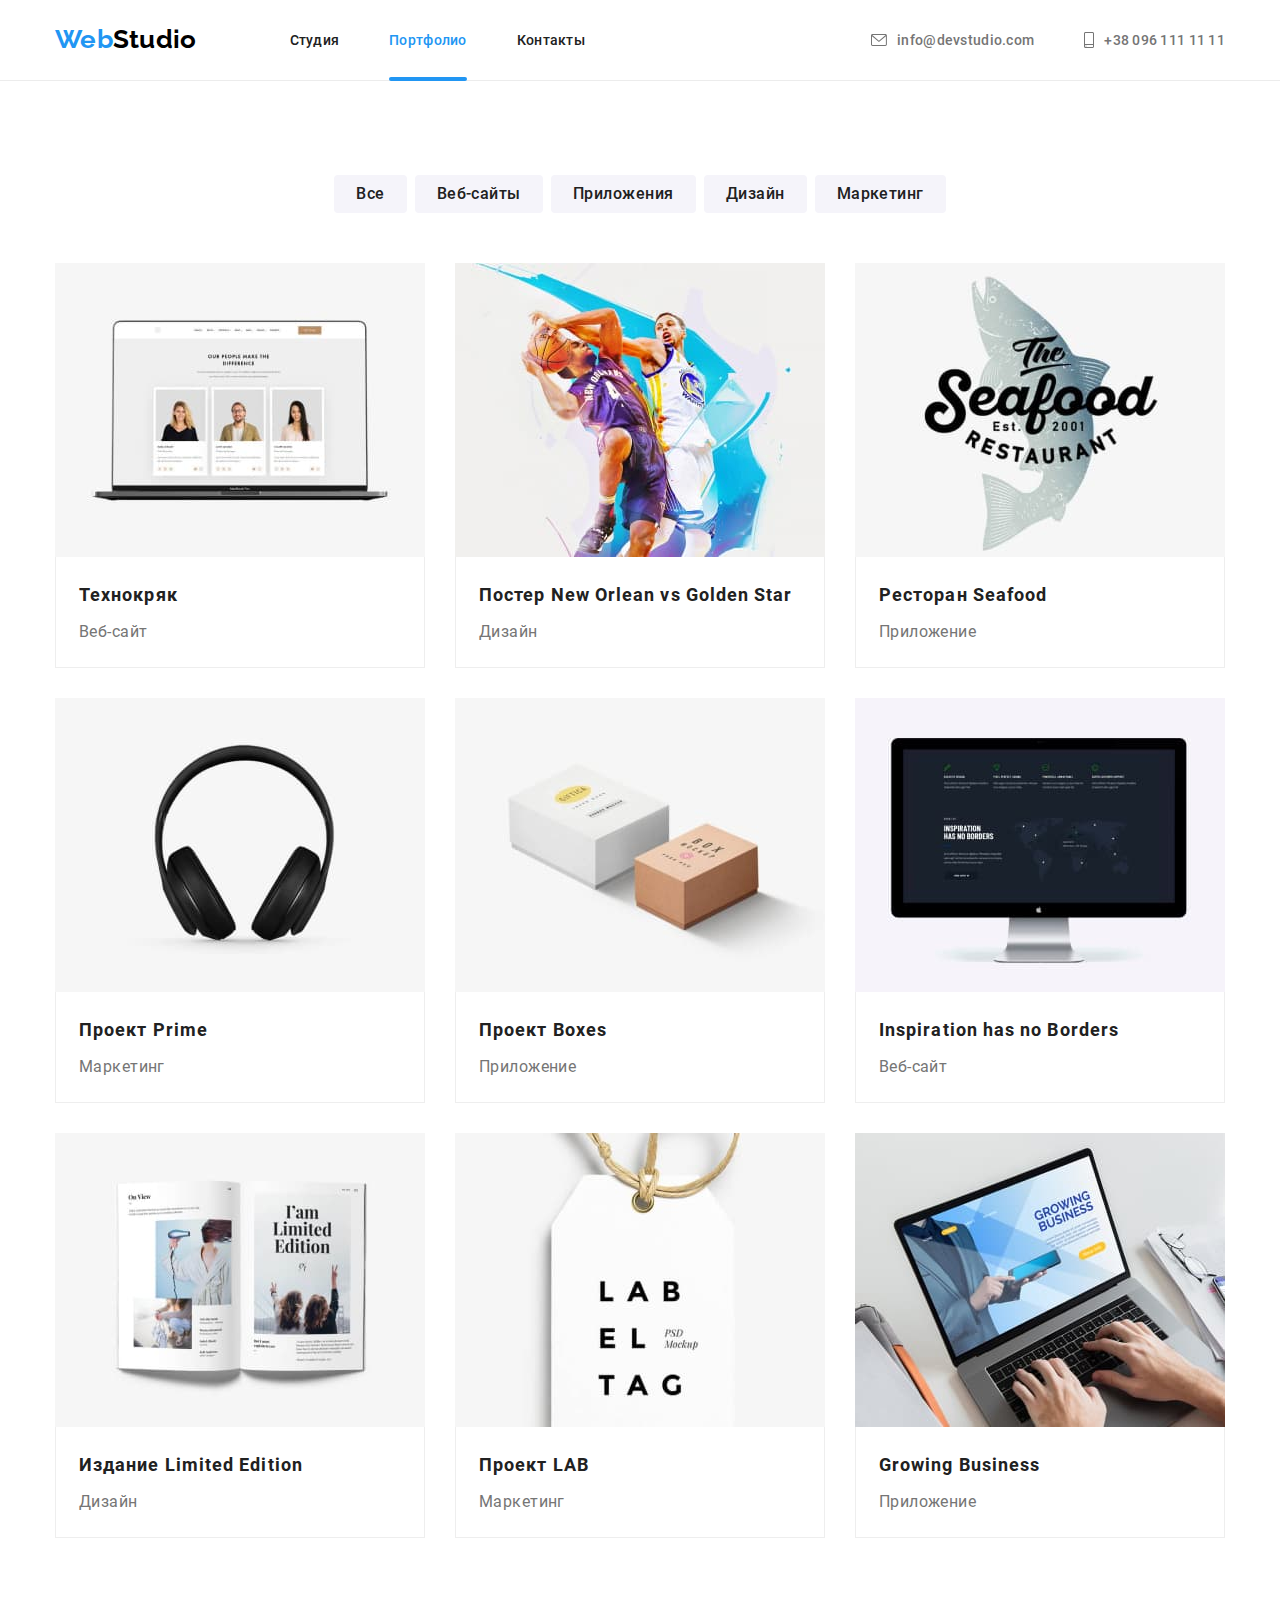
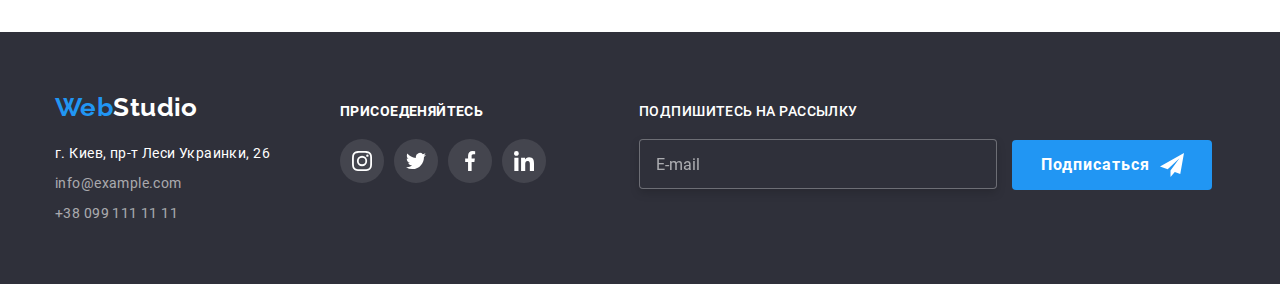
==== portfolio.html @ 6d1fe165 "Import project" ====
<!DOCTYPE html>
<html lang="ru">
  <head>
    <meta charset="UTF-8" />
    <meta name="viewport" content="width=device-width, initial-scale=1.0" />
    <title>Portfolio Webstudio</title>
    <link rel="stylesheet" href="./css/main.min.css" />
  </head>

  <body class="page">
    <!-- Верхняя линия сайта -->
    <header class="menu" id="portfolio-page">
      <div class="menu__box container">
        <nav class="nav">
          <!-- Логотип компании -->
          <a class="logo link" href="./index.html">
            <span class="logo__accent">Web</span>Studio
          </a>

          <ul class="site-nav list">
            <li class="site-nav__item">
              <a class="site-nav__link link" href="./index.html">Студия</a>
            </li>
            <li class="site-nav__item">
              <a
                class="site-nav__link site-nav__link--active link"
                href="#portfolio-page"
                >Портфолио</a
              >
            </li>
            <li class="site-nav__item">
              <a class="site-nav__link link" href="#">Контакты</a>
            </li>
          </ul>
        </nav>

        <ul class="communications list">
          <li class="communications__item">
            <a
              class="communications__link link"
              href="mailto:info@devstudio.com"
            >
              <svg class="communications__icon communications__envelope">
                <use href="./images/svg/sprite.svg#envelope"></use>
              </svg>
              info@devstudio.com</a
            >
          </li>
          <li class="communications__item">
            <a class="communications__link link" href="tel:+38-096-111-11-11">
              <svg class="communications__icon communications__smartphone">
                <use href="./images/svg/sprite.svg#smartphone"></use>
              </svg>
              +38 096 111 11 11</a
            >
          </li>
        </ul>
      </div>
    </header>

    <main>
      <!-- Портфолио -->

      <div class="container">
        <section class="filter">
          <h1 class="visually-hidden">Портфолио</h1>

          <!-- Фильтр проэктов -->

          <ul class="filter__button list">
            <li class="filter__item">
              <button class="filter__btn button" type="button">Все</button>
            </li>
            <li class="filter__item">
              <button class="filter__btn button" type="button">
                Веб-сайты
              </button>
            </li>
            <li class="filter__item">
              <button class="filter__btn button" type="button">
                Приложения
              </button>
            </li>
            <li class="filter__item">
              <button class="filter__btn button" type="button">Дизайн</button>
            </li>
            <li class="filter__item">
              <button class="filter__btn button" type="button">
                Маркетинг
              </button>
            </li>
          </ul>

          <!-- Каталог проэктов -->

          <div class="catalog">
            <ul class="catalog__list list">
              <li class="catalog__item">
                <a class="link" href="#">
                  <div class="catalog__description">
                    <img
                      class="catalog__image"
                      src="./images/techno.jpg"
                      alt="Сайт компании Технокряк"
                      width="370"
                    />
                    <div class="catalog__description-pullout">
                      <p class="catalog__description-text">
                        Технокряк это современная площадка распространения
                        коронавируса. Компании используют эту платформу для
                        цифрового шпионажа и атак на защищённые сервера
                        конкурентов.
                      </p>
                    </div>
                  </div>
                  <div class="catalog__text">
                    <h2 class="catalog__title">Технокряк</h2>
                    <p class="catalog__project">Веб-сайт</p>
                  </div>
                </a>
              </li>

              <li class="catalog__item">
                <a class="link" href="#">
                  <div class="catalog__description">
                    <img
                      class="catalog__image"
                      src="./images/poster-orlean-star.jpg"
                      alt="Игра New Orlean против Golden Star"
                      width="370"
                    />
                    <div class="catalog__description-pullout">
                      <p class="catalog__description-text">
                        Технокряк это современная площадка распространения
                        коронавируса. Компании используют эту платформу для
                        цифрового шпионажа и атак на защищённые сервера
                        конкурентов.
                      </p>
                    </div>
                  </div>
                  <div class="catalog__text">
                    <h2 class="catalog__title">
                      Постер New Orlean vs Golden Star
                    </h2>
                    <p class="catalog__project">Дизайн</p>
                  </div>
                </a>
              </li>

              <li class="catalog__item">
                <a class="link" href="#">
                  <div class="catalog__description">
                    <img
                      class="catalog__image"
                      src="./images/restaurant-seafood.jpg"
                      alt="Ресторан Seafood"
                      width="370"
                    />
                    <div class="catalog__description-pullout">
                      <p class="catalog__description-text">
                        Технокряк это современная площадка распространения
                        коронавируса. Компании используют эту платформу для
                        цифрового шпионажа и атак на защищённые сервера
                        конкурентов.
                      </p>
                    </div>
                  </div>
                  <div class="catalog__text">
                    <h2 class="catalog__title">Ресторан Seafood</h2>
                    <p class="catalog__project">Приложение</p>
                  </div>
                </a>
              </li>

              <li class="catalog__item">
                <a class="link" href="#">
                  <div class="catalog__description">
                    <img
                      class="catalog__image"
                      src="./images/prime.jpg"
                      alt="Проект Prime"
                      width="370"
                    />
                    <div class="catalog__description-pullout">
                      <p class="catalog__description-text">
                        Технокряк это современная площадка распространения
                        коронавируса. Компании используют эту платформу для
                        цифрового шпионажа и атак на защищённые сервера
                        конкурентов.
                      </p>
                    </div>
                  </div>
                  <div class="catalog__text">
                    <h2 class="catalog__title">Проект Prime</h2>
                    <p class="catalog__project">Маркетинг</p>
                  </div>
                </a>
              </li>

              <li class="catalog__item">
                <a class="link" href="#">
                  <div class="catalog__description">
                    <img
                      class="catalog__image"
                      src="./images/boxes.jpg"
                      alt="Проект Boxes"
                      width="370"
                    />
                    <div class="catalog__description-pullout">
                      <p class="catalog__description-text">
                        Технокряк это современная площадка распространения
                        коронавируса. Компании используют эту платформу для
                        цифрового шпионажа и атак на защищённые сервера
                        конкурентов.
                      </p>
                    </div>
                  </div>
                  <div class="catalog__text">
                    <h2 class="catalog__title">Проект Boxes</h2>
                    <p class="catalog__project">Приложение</p>
                  </div>
                </a>
              </li>

              <li class="catalog__item">
                <a class="link" href="#">
                  <div class="catalog__description">
                    <img
                      class="catalog__image"
                      src="./images/inspiration.jpg"
                      alt="У вдохновения нет границ"
                      width="370"
                    />
                    <div class="catalog__description-pullout">
                      <p class="catalog__description-text">
                        Технокряк это современная площадка распространения
                        коронавируса. Компании используют эту платформу для
                        цифрового шпионажа и атак на защищённые сервера
                        конкурентов.
                      </p>
                    </div>
                  </div>
                  <div class="catalog__text">
                    <h2 class="catalog__title">Inspiration has no Borders</h2>
                    <p class="catalog__project">Веб-сайт</p>
                  </div>
                </a>
              </li>

              <li class="catalog__item">
                <a class="link" href="#">
                  <div class="catalog__description">
                    <img
                      class="catalog__image"
                      src="./images/limited-edition.jpg"
                      alt="Издание Limited Edition"
                      width="370"
                    />
                    <div class="catalog__description-pullout">
                      <p class="catalog__description-text">
                        Технокряк это современная площадка распространения
                        коронавируса. Компании используют эту платформу для
                        цифрового шпионажа и атак на защищённые сервера
                        конкурентов.
                      </p>
                    </div>
                  </div>
                  <div class="catalog__text">
                    <h2 class="catalog__title">Издание Limited Edition</h2>
                    <p class="catalog__project">Дизайн</p>
                  </div>
                </a>
              </li>

              <li class="catalog__item">
                <a class="link" href="#">
                  <div class="catalog__description">
                    <img
                      class="catalog__image"
                      src="./images/lab.jpg"
                      alt="Проект LAB"
                      width="370"
                    />
                    <div class="catalog__description-pullout">
                      <p class="catalog__description-text">
                        Технокряк это современная площадка распространения
                        коронавируса. Компании используют эту платформу для
                        цифрового шпионажа и атак на защищённые сервера
                        конкурентов.
                      </p>
                    </div>
                  </div>
                  <div class="catalog__text">
                    <h2 class="catalog__title">Проект LAB</h2>
                    <p class="catalog__project">Маркетинг</p>
                  </div>
                </a>
              </li>

              <li class="catalog__item">
                <a class="link" href="#">
                  <div class="catalog__description">
                    <img
                      class="catalog__image"
                      src="./images/growing-business.jpg"
                      alt="Растущий бизнес"
                      width="370"
                    />
                    <div class="catalog__description-pullout">
                      <p class="catalog__description-text">
                        Технокряк это современная площадка распространения
                        коронавируса. Компании используют эту платформу для
                        цифрового шпионажа и атак на защищённые сервера
                        конкурентов.
                      </p>
                    </div>
                  </div>
                  <div class="catalog__text">
                    <h2 class="catalog__title">Growing Business</h2>
                    <p class="catalog__project">Приложение</p>
                  </div>
                </a>
              </li>
            </ul>
          </div>
        </section>
      </div>
    </main>

    <!-- Футер -->

    <footer class="footer">
      <div class="container footer__box">
        <div class="main-address">
          <a class="logo link" href="./index.html">
            <p class="main-address__text">
              <span class="logo__accent">Web</span>Studio
            </p>
          </a>

          <!-- Адрес -->

          <address class="address">
            <ul class="address__list list">
              <li class="address__item">
                <p class="address__text">г. Киев, пр-т Леси Украинки, 26</p>
              </li>
              <li class="address__item">
                <a class="address__link link" href="mailto:info@example.com"
                  >info@example.com</a
                >
              </li>
              <li class="address__item">
                <a class="address__link link" href="tel:+38-099-111-11-11"
                  >+38 099 111 11 11</a
                >
              </li>
            </ul>
          </address>
        </div>

        <!-- Социальные ссылки -->

        <div class="social">
          <h2 class="social__title">Присоеденяйтесь</h2>
          <ul class="social__list list">
            <li class="social__item">
              <a
                class="social__link social__instagram-link link"
                href="https://www.instagram.com/?hl=ru"
              ></a>
            </li>
            <li class="social__item">
              <a
                class="social__link social__twitter-link link"
                href="https://twitter.com/?lang=ru"
              ></a>
            </li>
            <li class="social__item">
              <a
                class="social__link social__facebook-link link"
                href="https://www.facebook.com/"
              ></a>
            </li>
            <li class="social__item">
              <a
                class="social__link social__linkedin-link link"
                href="https://www.linkedin.com/"
              ></a>
            </li>
          </ul>
        </div>

        <!--  Подписка на рассылку -->

        <div class="subscription">
          <h2 class="subscription__title">Подпишитесь на рассылку</h2>
          <form class="subscription__form" action="#">
            <input
              type="email"
              class="subscription__input"
              name="subscripe-mail"
              placeholder="E-mail"
              pattern="[a-z0-9._%+-]+@[a-z0-9.-]+\.[a-z]{2,}$"
              autocomplete="off"
              required
            />
            <button type="submit" class="subscription__button button">
              Подписаться
            </button>
          </form>
        </div>
      </div>
    </footer>
  </body>
</html>
---- css/main.min.css ----
/*! modern-normalize v1.0.0 | MIT License | https://github.com/sindresorhus/modern-normalize */*,*::before,*::after{box-sizing:border-box}:root{-moz-tab-size:4;tab-size:4}html{line-height:1.15;-webkit-text-size-adjust:100%}body{margin:0}body{font-family:system-ui,-apple-system,"Segoe UI",Roboto,Helvetica,Arial,sans-serif,"Apple Color Emoji","Segoe UI Emoji"}hr{height:0;color:inherit}abbr[title]{text-decoration:underline dotted}b,strong{font-weight:bolder}code,kbd,samp,pre{font-family:ui-monospace, SFMono-Regular, Consolas, "Liberation Mono", Menlo, monospace;font-size:1em}small{font-size:80%}sub,sup{font-size:75%;line-height:0;position:relative;vertical-align:baseline}sub{bottom:-0.25em}sup{top:-0.5em}table{text-indent:0;border-color:inherit}button,input,optgroup,select,textarea{font-family:inherit;font-size:100%;line-height:1.15;margin:0}button,select{text-transform:none}button,[type="button"],[type="reset"],[type="submit"]{-webkit-appearance:button}::-moz-focus-inner{border-style:none;padding:0}:-moz-focusring{outline:1px dotted ButtonText}:-moz-ui-invalid{box-shadow:none}legend{padding:0}progress{vertical-align:baseline}::-webkit-inner-spin-button,::-webkit-outer-spin-button{height:auto}[type="search"]{-webkit-appearance:textfield;outline-offset:-2px}::-webkit-search-decoration{-webkit-appearance:none}::-webkit-file-upload-button{-webkit-appearance:button;font:inherit}summary{display:list-item}@font-face{font-family:"Raleway";font-style:normal;font-weight:700;src:url("../fonts/raleway-v17-latin_cyrillic-700.eot");src:local(""),url("../fonts/raleway-v17-latin_cyrillic-700.eot?#iefix") format("embedded-opentype"),url("../fonts/raleway-v17-latin_cyrillic-700.woff2") format("woff2"),url("../fonts/raleway-v17-latin_cyrillic-700.woff") format("woff"),url("../fonts/raleway-v17-latin_cyrillic-700.ttf") format("truetype"),url("../fonts/raleway-v17-latin_cyrillic-700.svg#Raleway") format("svg")}@font-face{font-family:"Roboto";font-style:normal;font-weight:400;src:url("../fonts/roboto-v20-latin_cyrillic-regular.eot");src:local("Roboto"),local("Roboto-Regular"),url("../fonts/roboto-v20-latin_cyrillic-regular.eot?#iefix") format("embedded-opentype"),url("../fonts/roboto-v20-latin_cyrillic-regular.woff2") format("woff2"),url("../fonts/roboto-v20-latin_cyrillic-regular.woff") format("woff"),url("../fonts/roboto-v20-latin_cyrillic-regular.ttf") format("truetype"),url("../fonts/roboto-v20-latin_cyrillic-regular.svg#Roboto") format("svg")}@font-face{font-family:"Roboto";font-style:normal;font-weight:500;src:url("../fonts/roboto-v20-latin_cyrillic-500.eot");src:local("Roboto Medium"),local("Roboto-Medium"),url("../fonts/roboto-v20-latin_cyrillic-500.eot?#iefix") format("embedded-opentype"),url("../fonts/roboto-v20-latin_cyrillic-500.woff2") format("woff2"),url("../fonts/roboto-v20-latin_cyrillic-500.woff") format("woff"),url("../fonts/roboto-v20-latin_cyrillic-500.ttf") format("truetype"),url("../fonts/roboto-v20-latin_cyrillic-500.svg#Roboto") format("svg")}@font-face{font-family:"Roboto";font-style:normal;font-weight:700;src:url("../fonts/roboto-v20-latin_cyrillic-700.eot");src:local("Roboto Bold"),local("Roboto-Bold"),url("../fonts/roboto-v20-latin_cyrillic-700.eot?#iefix") format("embedded-opentype"),url("../fonts/roboto-v20-latin_cyrillic-700.woff2") format("woff2"),url("../fonts/roboto-v20-latin_cyrillic-700.woff") format("woff"),url("../fonts/roboto-v20-latin_cyrillic-700.ttf") format("truetype"),url("../fonts/roboto-v20-latin_cyrillic-700.svg#Roboto") format("svg")}@font-face{font-family:"Roboto";font-style:normal;font-weight:900;src:url("../fonts/roboto-v20-latin_cyrillic-900.eot");src:local("Roboto Black"),local("Roboto-Black"),url("../fonts/roboto-v20-latin_cyrillic-900.eot?#iefix") format("embedded-opentype"),url("../fonts/roboto-v20-latin_cyrillic-900.woff2") format("woff2"),url("../fonts/roboto-v20-latin_cyrillic-900.woff") format("woff"),url("../fonts/roboto-v20-latin_cyrillic-900.ttf") format("truetype"),url("../fonts/roboto-v20-latin_cyrillic-900.svg#Roboto") format("svg")}html{font-size:calc((10 / 16) * 100%)}.page{background-color:#fff;color:#757575;font-family:Roboto, sans-serif;font-style:normal;font-weight:400;font-size:1.4rem;line-height:calc(24 / 14);letter-spacing:0.03em}.list{padding:0;margin:0;list-style:none}.link{text-decoration:none}.visually-hidden{position:absolute;width:1px;height:1px;margin:-1px;border:0;padding:0;white-space:nowrap;clip-path:inset(100%);clip:rect(0 0 0 0);overflow:hidden}.container{width:1200px;margin-left:auto;margin-right:auto;padding-left:15px;padding-right:15px}.logo{padding-top:24px;padding-bottom:24px;color:#000000;font-family:Raleway, sans-serif;font-weight:700;font-size:2.6rem;line-height:calc(31 / 26)}.logo .link{display:block}.logo__accent{color:#2196f3}.button{font-family:inherit}.banner__button,.modal__form-button,.subscription__button{min-width:200px;height:50px;padding-top:10px;padding-left:32px;padding-right:32px;padding-bottom:10px;border:none;border-radius:4px;background-color:#2196f3;color:#fff;font-weight:700;font-size:1.6rem;line-height:calc(30 / 16);letter-spacing:0.06em;cursor:pointer}.banner__button:hover,.modal__form-button:hover,.subscription__button:hover{background-color:#188ce8}.subscription__button{position:relative;padding-left:29px;text-align:start;transition-property:background-color;transition-duration:250ms;transition-timing-function:cubic-bezier(0.4, 0, 0.2, 1)}.subscription__button::after{position:absolute;top:50%;right:28px;transform:translateY(-50%);display:block;content:"";width:24px;height:24px;background-image:url(../images/svg/icon-send.svg)}.button-close{position:absolute;top:8px;right:8px;display:flex;justify-content:center;align-items:center;width:30px;height:30px;border:1px solid rgba(0,0,0,0.1);border-radius:50%;background-color:#fff;transition-property:fill;transition-duration:250ms;transition-timing-function:cubic-bezier(0.4, 0, 0.2, 1);cursor:pointer}.button-close:hover{fill:#2196f3}.button-close__svg{width:11px;height:11px}.modal__form-button{margin-top:30px;margin-left:auto;margin-right:auto;box-shadow:0px 4px 4px rgba(0,0,0,0.15);transition-property:background-color;transition-duration:250ms;transition-timing-function:cubic-bezier(0.4, 0, 0.2, 1)}.filter__btn{padding:6px 22px;border:transparent;border-radius:4px;background-color:#f5f4fa;color:#212121;font-weight:500;font-size:1.6rem;line-height:calc(26 / 16);letter-spacing:0.03em;cursor:pointer;transition-property:background-color;transition-duration:250ms;transition-timing-function:cubic-bezier(0.4, 0, 0.2, 1)}.filter__btn:hover,.filter__btn:focus,.filter__btn:active{outline-color:transparent;outline-width:0;box-shadow:0px 3px 1px rgba(0,0,0,0.1),0px 1px 2px rgba(0,0,0,0.08),0px 2px 2px rgba(0,0,0,0.12);background-color:#2196f3;color:#fff}.menu{font-weight:500;line-height:calc(16 / 14);letter-spacing:0.02em;border-bottom:1px solid #ececec}.menu__box{display:flex}.nav{display:flex}.site-nav{display:flex;margin-left:93px}.site-nav__item{position:relative}.site-nav__item:not(:last-child){margin-right:50px}.site-nav__item .site-nav__link--active::after{position:absolute;width:100%;height:4px;bottom:-1px;display:block;content:"";background-color:#2196f3;border-radius:2px}.site-nav__link{display:block;padding-top:32px;padding-bottom:32px;color:#212121;transition-property:color;transition-duration:250ms;transition-timing-function:cubic-bezier(0.4, 0, 0.2, 1)}.site-nav__link:hover,.site-nav__link:focus{color:#2196f3}.site-nav__link--active{color:#2196f3}.communications{display:flex;margin-left:auto}.communications__item+.communications__item{margin-left:50px}.communications__link{display:inline-flex;align-items:center;padding-top:32px;padding-bottom:32px;color:#757575;transition-property:color;transition-duration:250ms;transition-timing-function:cubic-bezier(0.4, 0, 0.2, 1)}.communications__link:hover,.communications__link:focus{color:#2196f3}.communications__link:hover .communications__icon{fill:#2196f3}.communications__icon{margin-right:10px;fill:#757575}.communications__envelope{width:16px;height:12px}.communications__smartphone{width:10px;height:16px}.banner{display:flex;flex-direction:column;justify-content:center;align-items:center;margin-left:auto;margin-right:auto;max-width:1600px;height:600px;background-color:#2f303a;background-image:linear-gradient(to right, rgba(47,48,58,0.4), rgba(47,48,58,0.4)),url(../images/banner.jpg);background-position:center}.banner .container{text-align:center}.banner__title{max-width:696px;margin-top:0;margin-left:auto;margin-right:auto;margin-bottom:30px;color:#fff;font-weight:900;font-size:4.4rem;line-height:calc(60 / 44);letter-spacing:0.06em;text-transform:uppercase}.section__title{margin-top:0;margin-bottom:0;color:#212121;font-weight:700;font-size:3.6rem;line-height:calc(42 / 36);text-align:center}.feature{padding-top:94px}.feature__list{display:flex}.feature__title{margin-top:0;margin-bottom:10px;color:#212121;font-weight:700;font-size:1.4rem;line-height:calc(16 / 14);text-transform:uppercase}.feature__item{width:calc((100% - 30px * 3) / 4);padding-bottom:3px}.feature__item:not(:last-child){margin-right:30px}.feature__item::before{display:block;margin-bottom:30px;content:"";height:120px;background-color:#f5f4fa;border-radius:4px;background-repeat:no-repeat;background-position:center}.feature__icon-antenna::before{background-image:url(../images/svg/antenna.svg)}.feature__icon-clock::before{background-image:url(../images/svg/clock.svg)}.feature__icon-diagram::before{background-image:url(../images/svg/diagram.svg)}.feature__icon-astronaut::before{background-image:url(../images/svg/astronaut.svg)}.feature__text{margin-top:0;margin-bottom:0}.practice{padding-top:94px;padding-bottom:94px}.practice__list{display:flex;margin-top:50px}.practice__box-inside{position:absolute;bottom:0;left:0;display:flex;justify-content:center;align-items:center;width:370px;height:70px;background-color:rgba(47,48,58,0.8)}.practice__image{display:block}.practice__item{position:relative;display:block;width:calc((100% - 30px * 2) / 3)}.practice__item:not(:last-child){margin-right:30px}.practice__text{margin-top:0;margin-bottom:0;font-weight:700;line-height:calc(16 / 14);text-align:center;text-transform:uppercase;color:#fff}.team{background-color:#f5f4fa}.team__box{padding-top:94px;padding-bottom:94px}.team__item{display:block;width:calc((100% - 30px * 3) / 4);text-align:center;box-shadow:0px 1px 3px rgba(0,0,0,0.12),0px 1px 1px rgba(0,0,0,0.14),0px 2px 1px rgba(0,0,0,0.2);border-radius:0px 0px 4px 4px;background-color:#fff}.team__list{display:flex;margin-top:50px}.team__list>.team__item:not(:last-child){margin-right:30px}.team__image{display:block}.team__text{padding-top:30px;padding-bottom:16px}.team__title{margin-top:0;margin-bottom:10px;color:#212121;font-weight:500;font-size:1.6rem;line-height:1.19}.team__career{margin-top:0;margin-bottom:0;font-size:1.6rem;line-height:calc(19 / 16)}.team-social{display:flex;justify-content:center;align-items:center}.team-social__item{margin-bottom:30px}.team-social__item+.team-social__item{margin-left:10px}.team-social__link{display:inline-flex;justify-content:center;align-items:center;width:44px;height:44px;fill:#757575;border-radius:50%;color:#757575;transition-property:background-color, fill, color;transition-duration:250ms;transition-timing-function:cubic-bezier(0.4, 0, 0.2, 1)}.team-social__link:hover,.team-social__link:focus{background-color:#2196f3;color:#fff;fill:#fff}.team-social__instagram,.team-social__twitter,.team-social__facebook,.team-social__linkedin{width:20px;height:20px}.clients{padding-top:94px;padding-bottom:94px}.clients__title{margin-top:0;margin-bottom:50px;font-weight:700;font-size:3.6rem;line-height:calc(42 / 36);text-align:center;color:#212121}.clients__list{display:flex}.clients__item{display:flex}.clients__item+.clients__item{margin-left:30px}.clients__item:nth-child(1) .clients__company{width:44px;height:49px}.clients__item:nth-child(2) .clients__company{width:40px;height:52px}.clients__item:nth-child(3) .clients__company{width:41px;height:43px}.clients__item:nth-child(4) .clients__company{width:80px;height:42px}.clients__item:nth-child(5) .clients__company{width:59px;height:47px}.clients__item:nth-child(6) .clients__company{width:88px;height:45px}.client-icon{fill:#afb1b8;transition-property:fill;transition-duration:250ms;transition-timing-function:cubic-bezier(0.4, 0, 0.2, 1)}.clients__link{display:inline-flex;justify-content:center;align-items:center;width:170px;height:90px;border:1px solid #afb1b8;border-radius:4px;transition-property:border-color;transition-duration:250ms;transition-timing-function:cubic-bezier(0.4, 0, 0.2, 1)}.clients__link:hover{border:1px solid #2196f3}.clients__link:hover .client-icon{fill:#2196f3}.footer{padding-top:60px;padding-bottom:60px;background-color:#2f303a;color:#ffffff;line-height:calc(21 / 14)}.footer .logo{display:block;padding-top:0;padding-bottom:0;margin-bottom:20px}.footer__box{display:flex;align-items:baseline}.subscription__title{margin-top:0;margin-bottom:20px;font-weight:500;font-size:1.4rem;line-height:calc(16 / 14);text-transform:uppercase}.subscription__input{width:358px;height:50px;margin-right:12px;padding-left:16px;border:1px solid rgba(255,255,255,0.3);filter:drop-shadow(0px 4px 4px rgba(0,0,0,0.15));border-radius:4px;background-color:#2f303a;font-size:1.6rem;line-height:calc(20 / 16);color:#fff}.subscription__input::placeholder{font-size:1.6rem;line-height:calc(20 / 16);color:rgba(255,255,255,0.6)}.subscription__input:not(:placeholder-shown):focus:invalid{outline-color:red}.main-address{margin-right:70px;max-width:231px}.main-address__text{margin-top:0;margin-bottom:0;color:#ffffff}.address{font-style:normal}.address__link{color:rgba(255,255,255,0.6);transition-property:color;transition-duration:250ms;transition-timing-function:cubic-bezier(0.4, 0, 0.2, 1)}.address__link:hover,.address__link:focus{color:#2196f3}.address__item+.address__item{margin-top:9px}.address__text{margin-top:0;margin-bottom:0}.social{margin-right:93px}.social__title{margin-top:0;margin-bottom:20px;color:#fff;font-weight:700;font-size:1.4rem;line-height:calc(16 / 14);text-transform:uppercase}.social__list{display:flex}.social__item{height:44px}.social__item+.social__item{margin-left:10px}.social__link{display:inline-block;width:44px;height:44px;border-radius:50%;background-color:rgba(255,255,255,0.1);background-repeat:no-repeat;background-position:center;transition-property:background-color;transition-duration:250ms;transition-timing-function:cubic-bezier(0.4, 0, 0.2, 1)}.social__link:hover,.social__link:focus{background-color:#2196f3}.social__instagram-link{background-image:url(../images/svg/instagram.svg)}.social__twitter-link{background-image:url(../images/svg/twitter.svg)}.social__facebook-link{background-image:url(../images/svg/facebook.svg)}.social__linkedin-link{background-image:url(../images/svg/linkedin.svg)}.filter{padding-top:94px;padding-bottom:94px}.filter__button{display:flex;justify-content:center}.filter__item{display:block}.filter__item:not(:last-child){margin-right:8px}.catalog{padding-top:50px}.catalog__list{display:flex;flex-wrap:wrap}.catalog__image{display:block}.catalog__item{display:inline-block;margin-right:30px;margin-bottom:30px;width:calc((100% - 30px * 2) / 3);background-color:#fff}.catalog__item:nth-child(3n){margin-right:0}.catalog__item:nth-last-child(-n+3){margin-bottom:0}.catalog__item:hover .catalog__text{box-shadow:0px 1px 1px rgba(0,0,0,0.12),0px 4px 4px rgba(0,0,0,0.06),1px 4px 6px rgba(0,0,0,0.16)}.catalog__item:hover .catalog__description-pullout{transform:translateY(-100%);opacity:1}.catalog__description{position:relative;overflow:hidden}.catalog__description-pullout{position:absolute;bottom:-100%;left:0;width:100%;height:100%;padding:63px 24px;background:rgba(33,150,243,0.9);transition-property:transform;transition-duration:250ms;transition-timing-function:cubic-bezier(0.4, 0, 0.2, 1);opacity:0}.catalog__description-text{margin-top:0;margin-bottom:0;font-size:1.8rem;line-height:calc(28 / 18);color:#fff}.catalog__text{padding-top:20px;padding-left:23px;padding-right:23px;padding-bottom:20px;border-left:1px solid #eee;border-right:1px solid #eee;border-bottom:1px solid #eee}.catalog__title{margin-top:0;margin-bottom:4px;color:#212121;font-weight:700;font-size:1.8rem;line-height:calc(36 / 18);letter-spacing:0.06em}.catalog__project{margin-top:0;margin-bottom:0;color:#757575;font-size:1.6rem;line-height:calc(30 / 16)}.backdrop.is-hidden{visibility:hidden;opacity:0;pointer-events:none;transition:600ms linear 0.7s}.backdrop{position:fixed;top:0;left:0;width:100%;height:100%;background-color:rgba(0,0,0,0.2)}.is-hidden .modal{top:25%;transform:translate(-150%, -100%) scale(0.1)}.modal{position:absolute;left:50%;top:50%;display:flex;flex-direction:column;justify-content:space-between;width:528px;height:581px;padding:40px 40px;transform:translate(-50%, -50%) scale(1);background:#ffffff;box-shadow:0px 1px 3px rgba(0,0,0,0.12),0px 1px 1px rgba(0,0,0,0.14),0px 2px 1px rgba(0,0,0,0.2);border-radius:4px;transition:transform 300ms linear, scale 500ms linear}.modal__title{margin-top:0;margin-bottom:12px;font-weight:500;font-size:2rem;line-height:calc(23 / 20);text-align:center;color:#212121}.modal__form{display:flex;flex-direction:column}.modal__form-field{position:relative;display:block}.modal__form-field+.modal__form-field{margin-top:10px}.modal__form-label{display:block;margin-bottom:4px;font-size:1.2rem;line-height:calc(14 / 12);letter-spacing:0.01em;color:#757575}.modal__form-input{width:100%;height:40px;padding-left:42px;border:1px solid rgba(33,33,33,0.2);border-radius:4px;transition-property:outline-color, fill;transition-duration:250ms;transition-timing-function:cubic-bezier(0.4, 0, 0.2, 1)}.modal__form-input::placeholder{color:#ffffff}.modal__form-input:not(:placeholder-shown):focus:valid{outline-color:#2196f3;fill:#2196f3}.modal__form-input:not(:placeholder-shown):focus:valid ~ .modal__form-icon{outline-color:#2196f3;fill:#2196f3}.modal__form-input:not(:placeholder-shown):focus:invalid{outline-color:#ff0000;fill:#ff0000}.modal__form-input:not(:placeholder-shown):focus:invalid ~ .modal__form-icon{outline-color:#ff0000;fill:#ff0000}.modal__form-input:focus,.modal__form-input:focus+.modal__form-icon{outline-color:#2196f3;fill:#2196f3}.modal__form-input.modal__form-textarea::placeholder{color:rgba(117,117,117,0.5)}.modal__form-textarea{display:block;height:120px;padding:12px 16px;resize:none;font-size:1.4rem;line-height:calc(16 / 14);letter-spacing:0.01em}.modal__form-checkbox{display:flex;justify-content:space-evenly;align-items:center;margin-top:20px}.modal__checkbox-icon{display:inline-block;width:16px;height:15px;border:2px solid #212121;border-radius:2px;transition-property:background-color, border-color;transition-duration:250ms;transition-timing-function:cubic-bezier(0.4, 0, 0.2, 1)}.modal__form-checkbox-input:checked+.modal__checkbox-icon{background-origin:border-box;background-image:url(../images/svg/icon-check.svg);background-size:contain;background-color:#2196f3;border-color:#2196f3;border-radius:2px}.modal__form-checkbox-text{margin-top:0;margin-bottom:0;color:#757575}.modal__form-checkbox-link{display:block;color:#2196f3;text-decoration-line:underline}.modal__form-icon{position:absolute;top:50%;left:12px;width:18px;height:18px}
/*# sourceMappingURL=main.min.css.map */
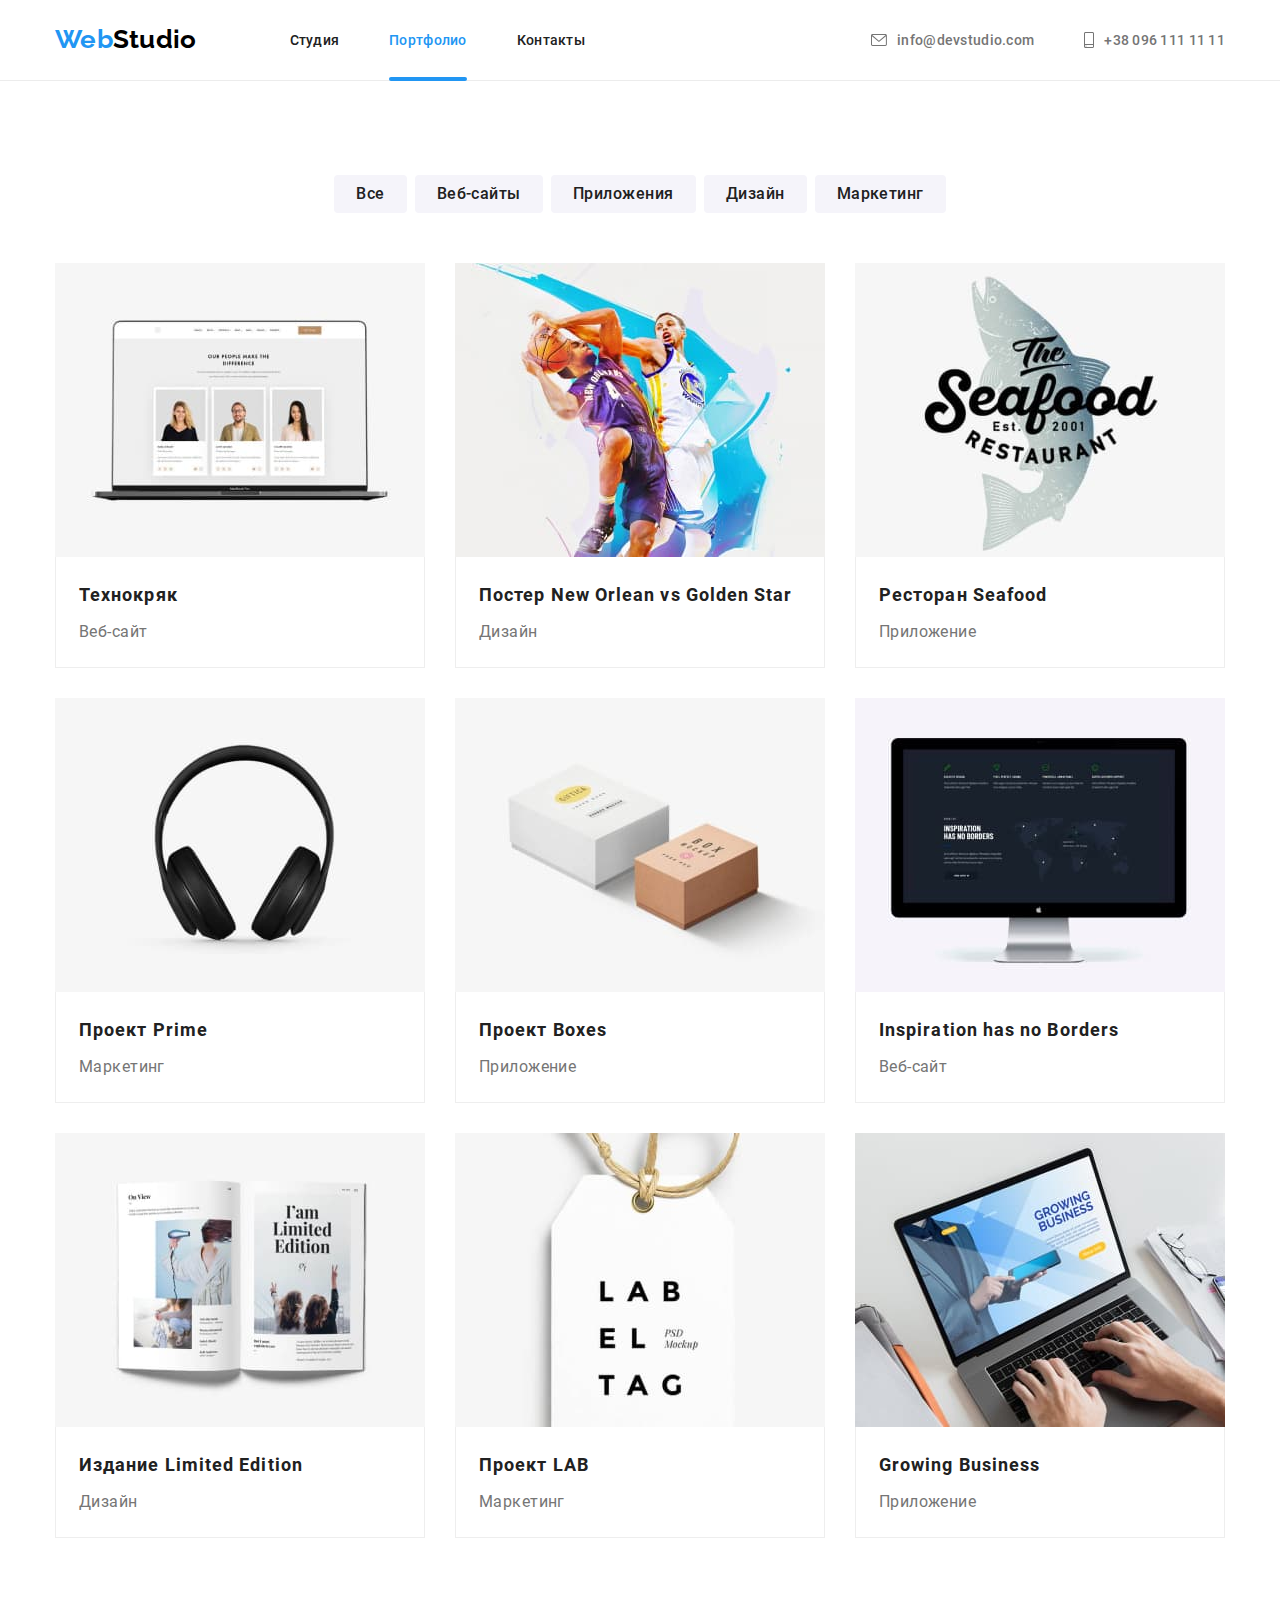
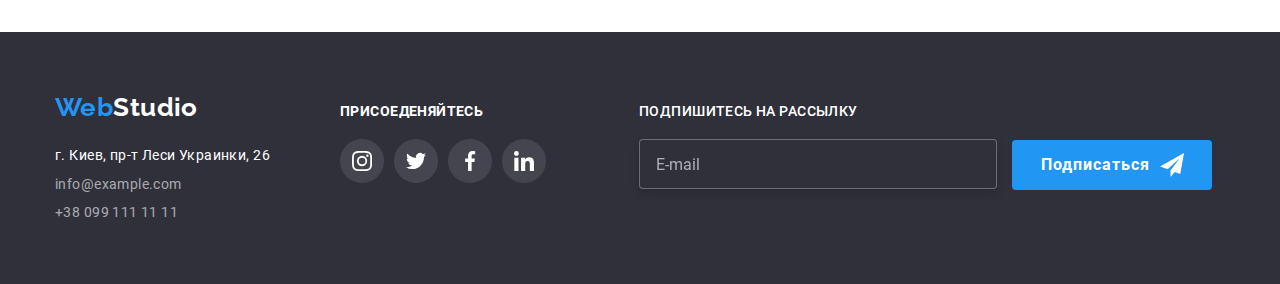
==== commit aaa0df33: "Редактирование стилей filter" ====
--- a/portfolio.html
+++ b/portfolio.html
@@ -11,12 +11,12 @@
     <!-- Верхняя линия сайта -->
     <header class="menu" id="portfolio-page">
       <div class="menu__box container">
+        <!-- Логотип компании -->
+        <a class="logo link" href="./index.html">
+          <span class="logo__accent">Web</span>Studio
+        </a>
+
         <nav class="nav">
-          <!-- Логотип компании -->
-          <a class="logo link" href="./index.html">
-            <span class="logo__accent">Web</span>Studio
-          </a>
-
           <ul class="site-nav list">
             <li class="site-nav__item">
               <a class="site-nav__link link" href="./index.html">Студия</a>
@@ -327,8 +327,6 @@
       </div>
     </main>
 
-    <!-- Футер -->
-
     <footer class="footer">
       <div class="container footer__box">
         <div class="main-address">
--- a/css/main.min.css
+++ b/css/main.min.css
@@ -1,3 +1,3 @@
 /*! modern-normalize v1.0.0 | MIT License | https://github.com/sindresorhus/modern-normalize */*,*::before,*::after{box-sizing:border-box}:root{-moz-tab-size:4;tab-size:4}html{line-height:1.15;-webkit-text-size-adjust:100%}body{margin:0}body{font-family:system-ui,-apple-system,"Segoe UI",Roboto,Helvetica,Arial,sans-serif,"Apple Color Emoji","Segoe UI Emoji"}hr{height:0;color:inherit}abbr[title]{text-decoration:underline dotted}b,strong{font-weight:bolder}code,kbd,samp,pre{font-family:ui-monospace, SFMono-Regular, Consolas, "Liberation Mono", Menlo,- monospace;font-size:1em}small{font-size:80%}sub,sup{font-size:75%;line-height:0;position:relative;vertical-align:baseline}sub{bottom:-0.25em}sup{top:-0.5em}table{text-indent:0;border-color:inherit}button,input,optgroup,select,textarea{font-family:inherit;font-size:100%;line-height:1.15;margin:0}button,select{text-transform:none}button,[type="button"],[type="reset"],[type="submit"]{-webkit-appearance:button}::-moz-focus-inner{border-style:none;padding:0}:-moz-focusring{outline:1px dotted ButtonText}:-moz-ui-invalid{box-shadow:none}legend{padding:0}progress{vertical-align:baseline}::-webkit-inner-spin-button,::-webkit-outer-spin-button{height:auto}[type="search"]{-webkit-appearance:textfield;outline-offset:-2px}::-webkit-search-decoration{-webkit-appearance:none}::-webkit-file-upload-button{-webkit-appearance:button;font:inherit}summary{display:list-item}@font-face{font-family:"Raleway";font-style:normal;font-weight:700;src:url("../fonts/raleway-v17-latin_cyrillic-700.eot");src:local(""),url("../fonts/raleway-v17-latin_cyrillic-700.eot?#iefix") format("embedded-opentype"),url("../fonts/raleway-v17-latin_cyrillic-700.woff2") format("woff2"),url("../fonts/raleway-v17-latin_cyrillic-700.woff") format("woff"),url("../fonts/raleway-v17-latin_cyrillic-700.ttf") format("truetype"),url("../fonts/raleway-v17-latin_cyrillic-700.svg#Raleway") format("svg")}@font-face{font-family:"Roboto";font-style:normal;font-weight:400;src:url("../fonts/roboto-v20-latin_cyrillic-regular.eot");src:local("Roboto"),local("Roboto-Regular"),url("../fonts/roboto-v20-latin_cyrillic-regular.eot?#iefix") format("embedded-opentype"),url("../fonts/roboto-v20-latin_cyrillic-regular.woff2") format("woff2"),url("../fonts/roboto-v20-latin_cyrillic-regular.woff") format("woff"),url("../fonts/roboto-v20-latin_cyrillic-regular.ttf") format("truetype"),url("../fonts/roboto-v20-latin_cyrillic-regular.svg#Roboto") format("svg")}@font-face{font-family:"Roboto";font-style:normal;font-weight:500;src:url("../fonts/roboto-v20-latin_cyrillic-500.eot");src:local("Roboto Medium"),local("Roboto-Medium"),url("../fonts/roboto-v20-latin_cyrillic-500.eot?#iefix") format("embedded-opentype"),url("../fonts/roboto-v20-latin_cyrillic-500.woff2") format("woff2"),url("../fonts/roboto-v20-latin_cyrillic-500.woff") format("woff"),url("../fonts/roboto-v20-latin_cyrillic-500.ttf") format("truetype"),url("../fonts/roboto-v20-latin_cyrillic-500.svg#Roboto") format("svg")}@font-face{font-family:"Roboto";font-style:normal;font-weight:700;src:url("../fonts/roboto-v20-latin_cyrillic-700.eot");src:local("Roboto Bold"),local("Roboto-Bold"),url("../fonts/roboto-v20-latin_cyrillic-700.eot?#iefix") format("embedded-opentype"),url("../fonts/roboto-v20-latin_cyrillic-700.woff2") format("woff2"),url("../fonts/roboto-v20-latin_cyrillic-700.woff") format("woff"),url("../fonts/roboto-v20-latin_cyrillic-700.ttf") format("truetype"),url("../fonts/roboto-v20-latin_cyrillic-700.svg#Roboto") format("svg")}@font-face{font-family:"Roboto";font-style:normal;font-weight:900;src:url("../fonts/roboto-v20-latin_cyrillic-900.eot");src:local("Roboto Black"),local("Roboto-Black"),url("../fonts/roboto-v20-latin_cyrillic-900.eot?#iefix") format("embedded-opentype"),url("../fonts/roboto-v20-latin_cyrillic-900.woff2") format("woff2"),url("../fonts/roboto-v20-latin_cyrillic-900.woff") format("woff"),url("../fonts/roboto-v20-latin_cyrillic-900.ttf") format("truetype"),url("../fonts/roboto-v20-latin_cyrillic-900.svg#Roboto") format("svg")}html{font-size:calc((10 / 16) * 100%)}.page{background-color:#fff;color:#757575;font-family:Roboto, sans-serif;font-style:normal;font-weight:400;font-size:1.4rem;line-height:calc(24 / 14);letter-spacing:0.03em}.list{padding:0;margin:0;list-style:none}.link{text-decoration:none}.visually-hidden{position:absolute;width:1px;height:1px;margin:-1px;border:0;padding:0;white-space:nowrap;clip-path:inset(100%);clip:rect(0 0 0 0);overflow:hidden}.container{width:1200px;margin-left:auto;margin-right:auto;padding-left:15px;padding-right:15px}.logo{padding-top:24px;padding-bottom:24px;color:#000000;font-family:Raleway, sans-serif;font-weight:700;font-size:2.6rem;line-height:calc(31 / 26)}.logo .link{display:block}.logo__accent{color:#2196f3}.button{font-family:inherit}.banner__button,.modal__form-button,.subscription__button{min-width:200px;height:50px;padding-top:10px;padding-left:32px;padding-right:32px;padding-bottom:10px;border:none;border-radius:4px;background-color:#2196f3;color:#fff;font-weight:700;font-size:1.6rem;line-height:calc(30 / 16);letter-spacing:0.06em;cursor:pointer}.banner__button:hover,.modal__form-button:hover,.subscription__button:hover{background-color:#188ce8}.subscription__button{position:relative;padding-left:29px;text-align:start;transition-property:background-color;transition-duration:250ms;transition-timing-function:cubic-bezier(0.4, 0, 0.2, 1)}.subscription__button::after{position:absolute;top:50%;right:28px;transform:translateY(-50%);display:block;content:"";width:24px;height:24px;background-image:url(../images/svg/icon-send.svg)}.button-close{position:absolute;top:8px;right:8px;display:flex;justify-content:center;align-items:center;width:30px;height:30px;border:1px solid rgba(0,0,0,0.1);border-radius:50%;background-color:#fff;transition-property:fill;transition-duration:250ms;transition-timing-function:cubic-bezier(0.4, 0, 0.2, 1);cursor:pointer}.button-close:hover{fill:#2196f3}.button-close__svg{width:11px;height:11px}.modal__form-button{margin-top:30px;margin-left:auto;margin-right:auto;box-shadow:0px 4px 4px rgba(0,0,0,0.15);transition-property:background-color;transition-duration:250ms;transition-timing-function:cubic-bezier(0.4, 0, 0.2, 1)}.filter__btn{padding:6px 22px;border:transparent;border-radius:4px;background-color:#f5f4fa;color:#212121;font-weight:500;font-size:1.6rem;line-height:calc(26 / 16);letter-spacing:0.03em;cursor:pointer;transition-property:background-color;transition-duration:250ms;transition-timing-function:cubic-bezier(0.4, 0, 0.2, 1)}.filter__btn:hover,.filter__btn:focus,.filter__btn:active{outline-color:transparent;outline-width:0;box-shadow:0px 3px 1px rgba(0,0,0,0.1),0px 1px 2px rgba(0,0,0,0.08),0px 2px 2px rgba(0,0,0,0.12);background-color:#2196f3;color:#fff}.menu{font-weight:500;line-height:calc(16 / 14);letter-spacing:0.02em;border-bottom:1px solid #ececec}.menu__box{display:flex}.nav{display:flex}.site-nav{display:flex;margin-left:93px}.site-nav__item{position:relative}.site-nav__item:not(:last-child){margin-right:50px}.site-nav__item .site-nav__link--active::after{position:absolute;width:100%;height:4px;bottom:-1px;display:block;content:"";background-color:#2196f3;border-radius:2px}.site-nav__link{display:block;padding-top:32px;padding-bottom:32px;color:#212121;transition-property:color;transition-duration:250ms;transition-timing-function:cubic-bezier(0.4, 0, 0.2, 1)}.site-nav__link:hover,.site-nav__link:focus{color:#2196f3}.site-nav__link--active{color:#2196f3}.communications{display:flex;margin-left:auto}.communications__item+.communications__item{margin-left:50px}.communications__link{display:inline-flex;align-items:center;padding-top:32px;padding-bottom:32px;color:#757575;transition-property:color;transition-duration:250ms;transition-timing-function:cubic-bezier(0.4, 0, 0.2, 1)}.communications__link:hover,.communications__link:focus{color:#2196f3}.communications__link:hover .communications__icon{fill:#2196f3}.communications__icon{margin-right:10px;fill:#757575}.communications__envelope{width:16px;height:12px}.communications__smartphone{width:10px;height:16px}.banner{display:flex;flex-direction:column;justify-content:center;align-items:center;margin-left:auto;margin-right:auto;max-width:1600px;height:600px;background-color:#2f303a;background-image:linear-gradient(to right, rgba(47,48,58,0.4), rgba(47,48,58,0.4)),url(../images/banner.jpg);background-position:center}.banner .container{text-align:center}.banner__title{max-width:696px;margin-top:0;margin-left:auto;margin-right:auto;margin-bottom:30px;color:#fff;font-weight:900;font-size:4.4rem;line-height:calc(60 / 44);letter-spacing:0.06em;text-transform:uppercase}.section__title{margin-top:0;margin-bottom:0;color:#212121;font-weight:700;font-size:3.6rem;line-height:calc(42 / 36);text-align:center}.feature{padding-top:94px}.feature__list{display:flex}.feature__title{margin-top:0;margin-bottom:10px;color:#212121;font-weight:700;font-size:1.4rem;line-height:calc(16 / 14);text-transform:uppercase}.feature__item{width:calc((100% - 30px * 3) / 4);padding-bottom:3px}.feature__item:not(:last-child){margin-right:30px}.feature__item::before{display:block;margin-bottom:30px;content:"";height:120px;background-color:#f5f4fa;border-radius:4px;background-repeat:no-repeat;background-position:center}.feature__icon-antenna::before{background-image:url(../images/svg/antenna.svg)}.feature__icon-clock::before{background-image:url(../images/svg/clock.svg)}.feature__icon-diagram::before{background-image:url(../images/svg/diagram.svg)}.feature__icon-astronaut::before{background-image:url(../images/svg/astronaut.svg)}.feature__text{margin-top:0;margin-bottom:0}.practice{padding-top:94px;padding-bottom:94px}.practice__list{display:flex;margin-top:50px}.practice__box-inside{position:absolute;bottom:0;left:0;display:flex;justify-content:center;align-items:center;width:370px;height:70px;background-color:rgba(47,48,58,0.8)}.practice__image{display:block}.practice__item{position:relative;display:block;width:calc((100% - 30px * 2) / 3)}.practice__item:not(:last-child){margin-right:30px}.practice__text{margin-top:0;margin-bottom:0;font-weight:700;line-height:calc(16 / 14);text-align:center;text-transform:uppercase;color:#fff}.team{background-color:#f5f4fa}.team__box{padding-top:94px;padding-bottom:94px}.team__item{display:block;width:calc((100% - 30px * 3) / 4);text-align:center;box-shadow:0px 1px 3px rgba(0,0,0,0.12),0px 1px 1px rgba(0,0,0,0.14),0px 2px 1px rgba(0,0,0,0.2);border-radius:0px 0px 4px 4px;background-color:#fff}.team__list{display:flex;margin-top:50px}.team__list>.team__item:not(:last-child){margin-right:30px}.team__image{display:block}.team__text{padding-top:30px;padding-bottom:16px}.team__title{margin-top:0;margin-bottom:10px;color:#212121;font-weight:500;font-size:1.6rem;line-height:1.19}.team__career{margin-top:0;margin-bottom:0;font-size:1.6rem;line-height:calc(19 / 16)}.team-social{display:flex;justify-content:center;align-items:center}.team-social__item{margin-bottom:30px}.team-social__item+.team-social__item{margin-left:10px}.team-social__link{display:inline-flex;justify-content:center;align-items:center;width:44px;height:44px;fill:#757575;border-radius:50%;color:#757575;transition-property:background-color, fill, color;transition-duration:250ms;transition-timing-function:cubic-bezier(0.4, 0, 0.2, 1)}.team-social__link:hover,.team-social__link:focus{background-color:#2196f3;color:#fff;fill:#fff}.team-social__instagram,.team-social__twitter,.team-social__facebook,.team-social__linkedin{width:20px;height:20px}.clients{padding-top:94px;padding-bottom:94px}.clients__title{margin-top:0;margin-bottom:50px;font-weight:700;font-size:3.6rem;line-height:calc(42 / 36);text-align:center;color:#212121}.clients__list{display:flex}.clients__item{display:flex}.clients__item+.clients__item{margin-left:30px}.clients__item:nth-child(1) .clients__company{width:44px;height:49px}.clients__item:nth-child(2) .clients__company{width:40px;height:52px}.clients__item:nth-child(3) .clients__company{width:41px;height:43px}.clients__item:nth-child(4) .clients__company{width:80px;height:42px}.clients__item:nth-child(5) .clients__company{width:59px;height:47px}.clients__item:nth-child(6) .clients__company{width:88px;height:45px}.client-icon{fill:#afb1b8;transition-property:fill;transition-duration:250ms;transition-timing-function:cubic-bezier(0.4, 0, 0.2, 1)}.clients__link{display:inline-flex;justify-content:center;align-items:center;width:170px;height:90px;border:1px solid #afb1b8;border-radius:4px;transition-property:border-color;transition-duration:250ms;transition-timing-function:cubic-bezier(0.4, 0, 0.2, 1)}.clients__link:hover{border:1px solid #2196f3}.clients__link:hover .client-icon{fill:#2196f3}.footer{padding-top:60px;padding-bottom:60px;background-color:#2f303a;color:#ffffff;line-height:calc(21 / 14)}.footer .logo{display:block;padding-top:0;padding-bottom:0;margin-bottom:20px}.footer__box{display:flex;align-items:baseline}.subscription__title{margin-top:0;margin-bottom:20px;font-weight:500;font-size:1.4rem;line-height:calc(16 / 14);text-transform:uppercase}.subscription__input{width:358px;height:50px;margin-right:12px;padding-left:16px;border:1px solid rgba(255,255,255,0.3);filter:drop-shadow(0px 4px 4px rgba(0,0,0,0.15));border-radius:4px;background-color:#2f303a;font-size:1.6rem;line-height:calc(20 / 16);color:#fff}.subscription__input::placeholder{font-size:1.6rem;line-height:calc(20 / 16);color:rgba(255,255,255,0.6)}.subscription__input:not(:placeholder-shown):focus:invalid{outline-color:red}.main-address{margin-right:70px;max-width:231px}.main-address__text{margin-top:0;margin-bottom:0;color:#ffffff}.address{font-style:normal}.address__link{color:rgba(255,255,255,0.6);transition-property:color;transition-duration:250ms;transition-timing-function:cubic-bezier(0.4, 0, 0.2, 1)}.address__link:hover,.address__link:focus{color:#2196f3}.address__item+.address__item{margin-top:9px}.address__text{margin-top:0;margin-bottom:0}.social{margin-right:93px}.social__title{margin-top:0;margin-bottom:20px;color:#fff;font-weight:700;font-size:1.4rem;line-height:calc(16 / 14);text-transform:uppercase}.social__list{display:flex}.social__item{height:44px}.social__item+.social__item{margin-left:10px}.social__link{display:inline-block;width:44px;height:44px;border-radius:50%;background-color:rgba(255,255,255,0.1);background-repeat:no-repeat;background-position:center;transition-property:background-color;transition-duration:250ms;transition-timing-function:cubic-bezier(0.4, 0, 0.2, 1)}.social__link:hover,.social__link:focus{background-color:#2196f3}.social__instagram-link{background-image:url(../images/svg/instagram.svg)}.social__twitter-link{background-image:url(../images/svg/twitter.svg)}.social__facebook-link{background-image:url(../images/svg/facebook.svg)}.social__linkedin-link{background-image:url(../images/svg/linkedin.svg)}.filter{padding-top:94px;padding-bottom:94px}.filter__button{display:flex;justify-content:center}.filter__item{display:block}.filter__item:not(:last-child){margin-right:8px}.catalog{padding-top:50px}.catalog__list{display:flex;flex-wrap:wrap}.catalog__image{display:block}.catalog__item{display:inline-block;margin-right:30px;margin-bottom:30px;width:calc((100% - 30px * 2) / 3);background-color:#fff}.catalog__item:nth-child(3n){margin-right:0}.catalog__item:nth-last-child(-n+3){margin-bottom:0}.catalog__item:hover .catalog__text{box-shadow:0px 1px 1px rgba(0,0,0,0.12),0px 4px 4px rgba(0,0,0,0.06),1px 4px 6px rgba(0,0,0,0.16)}.catalog__item:hover .catalog__description-pullout{transform:translateY(-100%);opacity:1}.catalog__description{position:relative;overflow:hidden}.catalog__description-pullout{position:absolute;bottom:-100%;left:0;width:100%;height:100%;padding:63px 24px;background:rgba(33,150,243,0.9);transition-property:transform;transition-duration:250ms;transition-timing-function:cubic-bezier(0.4, 0, 0.2, 1);opacity:0}.catalog__description-text{margin-top:0;margin-bottom:0;font-size:1.8rem;line-height:calc(28 / 18);color:#fff}.catalog__text{padding-top:20px;padding-left:23px;padding-right:23px;padding-bottom:20px;border-left:1px solid #eee;border-right:1px solid #eee;border-bottom:1px solid #eee}.catalog__title{margin-top:0;margin-bottom:4px;color:#212121;font-weight:700;font-size:1.8rem;line-height:calc(36 / 18);letter-spacing:0.06em}.catalog__project{margin-top:0;margin-bottom:0;color:#757575;font-size:1.6rem;line-height:calc(30 / 16)}.backdrop.is-hidden{visibility:hidden;opacity:0;pointer-events:none;transition:600ms linear 0.7s}.backdrop{position:fixed;top:0;left:0;width:100%;height:100%;background-color:rgba(0,0,0,0.2)}.is-hidden .modal{top:25%;transform:translate(-150%, -100%) scale(0.1)}.modal{position:absolute;left:50%;top:50%;display:flex;flex-direction:column;justify-content:space-between;width:528px;height:581px;padding:40px 40px;transform:translate(-50%, -50%) scale(1);background:#ffffff;box-shadow:0px 1px 3px rgba(0,0,0,0.12),0px 1px 1px rgba(0,0,0,0.14),0px 2px 1px rgba(0,0,0,0.2);border-radius:4px;transition:transform 300ms linear, scale 500ms linear}.modal__title{margin-top:0;margin-bottom:12px;font-weight:500;font-size:2rem;line-height:calc(23 / 20);text-align:center;color:#212121}.modal__form{display:flex;flex-direction:column}.modal__form-field{position:relative;display:block}.modal__form-field+.modal__form-field{margin-top:10px}.modal__form-label{display:block;margin-bottom:4px;font-size:1.2rem;line-height:calc(14 / 12);letter-spacing:0.01em;color:#757575}.modal__form-input{width:100%;height:40px;padding-left:42px;border:1px solid rgba(33,33,33,0.2);border-radius:4px;transition-property:outline-color, fill;transition-duration:250ms;transition-timing-function:cubic-bezier(0.4, 0, 0.2, 1)}.modal__form-input::placeholder{color:#ffffff}.modal__form-input:not(:placeholder-shown):focus:valid{outline-color:#2196f3;fill:#2196f3}.modal__form-input:not(:placeholder-shown):focus:valid ~ .modal__form-icon{outline-color:#2196f3;fill:#2196f3}.modal__form-input:not(:placeholder-shown):focus:invalid{outline-color:#ff0000;fill:#ff0000}.modal__form-input:not(:placeholder-shown):focus:invalid ~ .modal__form-icon{outline-color:#ff0000;fill:#ff0000}.modal__form-input:focus,.modal__form-input:focus+.modal__form-icon{outline-color:#2196f3;fill:#2196f3}.modal__form-input.modal__form-textarea::placeholder{color:rgba(117,117,117,0.5)}.modal__form-textarea{display:block;height:120px;padding:12px 16px;resize:none;font-size:1.4rem;line-height:calc(16 / 14);letter-spacing:0.01em}.modal__form-checkbox{display:flex;justify-content:space-evenly;align-items:center;margin-top:20px}.modal__checkbox-icon{display:inline-block;width:16px;height:15px;border:2px solid #212121;border-radius:2px;transition-property:background-color, border-color;transition-duration:250ms;transition-timing-function:cubic-bezier(0.4, 0, 0.2, 1)}.modal__form-checkbox-input:checked+.modal__checkbox-icon{background-origin:border-box;background-image:url(../images/svg/icon-check.svg);background-size:contain;background-color:#2196f3;border-color:#2196f3;border-radius:2px}.modal__form-checkbox-text{margin-top:0;margin-bottom:0;color:#757575}.modal__form-checkbox-link{display:block;color:#2196f3;text-decoration-line:underline}.modal__form-icon{position:absolute;top:50%;left:12px;width:18px;height:18px}
+ monospace;font-size:1em}small{font-size:80%}sub,sup{font-size:75%;line-height:0;position:relative;vertical-align:baseline}sub{bottom:-0.25em}sup{top:-0.5em}table{text-indent:0;border-color:inherit}button,input,optgroup,select,textarea{font-family:inherit;font-size:100%;line-height:1.15;margin:0}button,select{text-transform:none}button,[type="button"],[type="reset"],[type="submit"]{-webkit-appearance:button}::-moz-focus-inner{border-style:none;padding:0}:-moz-focusring{outline:1px dotted ButtonText}:-moz-ui-invalid{box-shadow:none}legend{padding:0}progress{vertical-align:baseline}::-webkit-inner-spin-button,::-webkit-outer-spin-button{height:auto}[type="search"]{-webkit-appearance:textfield;outline-offset:-2px}::-webkit-search-decoration{-webkit-appearance:none}::-webkit-file-upload-button{-webkit-appearance:button;font:inherit}summary{display:list-item}@font-face{font-family:"Raleway";font-style:normal;font-weight:700;src:url("../fonts/raleway-v17-latin_cyrillic-700.eot");src:local(""),url("../fonts/raleway-v17-latin_cyrillic-700.eot?#iefix") format("embedded-opentype"),url("../fonts/raleway-v17-latin_cyrillic-700.woff2") format("woff2"),url("../fonts/raleway-v17-latin_cyrillic-700.woff") format("woff"),url("../fonts/raleway-v17-latin_cyrillic-700.ttf") format("truetype"),url("../fonts/raleway-v17-latin_cyrillic-700.svg#Raleway") format("svg")}@font-face{font-family:"Roboto";font-style:normal;font-weight:400;src:url("../fonts/roboto-v20-latin_cyrillic-regular.eot");src:local("Roboto"),local("Roboto-Regular"),url("../fonts/roboto-v20-latin_cyrillic-regular.eot?#iefix") format("embedded-opentype"),url("../fonts/roboto-v20-latin_cyrillic-regular.woff2") format("woff2"),url("../fonts/roboto-v20-latin_cyrillic-regular.woff") format("woff"),url("../fonts/roboto-v20-latin_cyrillic-regular.ttf") format("truetype"),url("../fonts/roboto-v20-latin_cyrillic-regular.svg#Roboto") format("svg")}@font-face{font-family:"Roboto";font-style:normal;font-weight:500;src:url("../fonts/roboto-v20-latin_cyrillic-500.eot");src:local("Roboto Medium"),local("Roboto-Medium"),url("../fonts/roboto-v20-latin_cyrillic-500.eot?#iefix") format("embedded-opentype"),url("../fonts/roboto-v20-latin_cyrillic-500.woff2") format("woff2"),url("../fonts/roboto-v20-latin_cyrillic-500.woff") format("woff"),url("../fonts/roboto-v20-latin_cyrillic-500.ttf") format("truetype"),url("../fonts/roboto-v20-latin_cyrillic-500.svg#Roboto") format("svg")}@font-face{font-family:"Roboto";font-style:normal;font-weight:700;src:url("../fonts/roboto-v20-latin_cyrillic-700.eot");src:local("Roboto Bold"),local("Roboto-Bold"),url("../fonts/roboto-v20-latin_cyrillic-700.eot?#iefix") format("embedded-opentype"),url("../fonts/roboto-v20-latin_cyrillic-700.woff2") format("woff2"),url("../fonts/roboto-v20-latin_cyrillic-700.woff") format("woff"),url("../fonts/roboto-v20-latin_cyrillic-700.ttf") format("truetype"),url("../fonts/roboto-v20-latin_cyrillic-700.svg#Roboto") format("svg")}@font-face{font-family:"Roboto";font-style:normal;font-weight:900;src:url("../fonts/roboto-v20-latin_cyrillic-900.eot");src:local("Roboto Black"),local("Roboto-Black"),url("../fonts/roboto-v20-latin_cyrillic-900.eot?#iefix") format("embedded-opentype"),url("../fonts/roboto-v20-latin_cyrillic-900.woff2") format("woff2"),url("../fonts/roboto-v20-latin_cyrillic-900.woff") format("woff"),url("../fonts/roboto-v20-latin_cyrillic-900.ttf") format("truetype"),url("../fonts/roboto-v20-latin_cyrillic-900.svg#Roboto") format("svg")}html{font-size:calc((10 / 16) * 100%)}.page{background-color:#fff;color:#757575;font-family:Roboto, sans-serif;font-style:normal;font-weight:400;font-size:1.4rem;line-height:calc(24 / 14);letter-spacing:0.03em}.list{padding:0;margin:0;list-style:none}.link{text-decoration:none}.visually-hidden{position:absolute;width:1px;height:1px;margin:-1px;border:0;padding:0;white-space:nowrap;clip-path:inset(100%);clip:rect(0 0 0 0);overflow:hidden}.flexbox{display:flex}.container{width:100%;margin-left:auto;margin-right:auto;padding-left:15px;padding-right:15px}@media (min-width: 480px){.container{width:480px}}@media (min-width: 768px){.container{width:768px}}@media (min-width: 1200px){.container{width:1200px}}.logo{display:block;font-size:2.4rem;line-height:calc(28 / 24);color:#000000;font-family:Raleway, sans-serif;font-weight:700}@media (max-width: 767px){.logo{padding-top:16px;padding-bottom:16px}}@media (min-width: 768px){.logo{padding-top:26px;padding-bottom:26px}}@media (min-width: 1200px){.logo{padding-top:24px;padding-bottom:24px;font-size:2.6rem;line-height:calc(31 / 26)}}.logo .link{display:block}.logo__accent{color:#2196f3}.button{font-family:inherit}.banner__button,.modal__form-button,.subscription__button{min-width:200px;height:50px;padding-top:10px;padding-left:32px;padding-right:32px;padding-bottom:10px;border:none;border-radius:4px;background-color:#2196f3;color:#fff;font-weight:700;font-size:1.6rem;line-height:calc(30 / 16);letter-spacing:0.06em;cursor:pointer}.banner__button:hover,.modal__form-button:hover,.subscription__button:hover{background-color:#188ce8}.subscription__button{position:relative;padding-left:29px;text-align:start;transition-property:background-color;transition-duration:250ms;transition-timing-function:cubic-bezier(0.4, 0, 0.2, 1)}.subscription__button::after{position:absolute;top:50%;right:28px;transform:translateY(-50%);display:block;content:"";width:24px;height:24px;background-image:url(../images/svg/icon-send.svg)}.button-close{position:absolute;top:8px;right:8px;display:flex;justify-content:center;align-items:center;width:30px;height:30px;border:1px solid rgba(0,0,0,0.1);border-radius:50%;background-color:#fff;transition-property:fill;transition-duration:250ms;transition-timing-function:cubic-bezier(0.4, 0, 0.2, 1);cursor:pointer}.button-close:hover{fill:#2196f3}.button-close__svg{width:11px;height:11px}.modal__form-button{margin-top:30px;margin-left:auto;margin-right:auto;box-shadow:0px 4px 4px rgba(0,0,0,0.15);transition-property:background-color;transition-duration:250ms;transition-timing-function:cubic-bezier(0.4, 0, 0.2, 1)}.filter__btn{padding:6px 22px;border:transparent;border-radius:4px;background-color:#f5f4fa;color:#212121;font-weight:500;font-size:1.6rem;line-height:calc(26 / 16);letter-spacing:0.03em;cursor:pointer;transition-property:background-color;transition-duration:250ms;transition-timing-function:cubic-bezier(0.4, 0, 0.2, 1)}.filter__btn:hover,.filter__btn:focus,.filter__btn:active{outline-color:transparent;outline-width:0;box-shadow:0px 3px 1px rgba(0,0,0,0.1),0px 1px 2px rgba(0,0,0,0.08),0px 2px 2px rgba(0,0,0,0.12);background-color:#2196f3;color:#fff}.menu{font-weight:500;line-height:calc(16 / 14);letter-spacing:0.02em;border-bottom:1px solid #ececec}.menu__box{padding-left:15px;padding-right:15px}@media (min-width: 768px){.menu__box{display:flex}}@media (max-width: 767px){.nav{display:none}}@media (min-width: 1200px){.nav{display:flex}}.site-nav{display:flex;margin-left:88px}@media (min-width: 1200px){.site-nav{margin-left:93px}}.site-nav__item{position:relative}.site-nav__item:not(:last-child){margin-right:50px}.site-nav__item .site-nav__link--active::after{position:absolute;width:100%;height:4px;bottom:-1px;display:block;content:"";background-color:#2196f3;border-radius:2px}.site-nav__link{display:block;padding-top:32px;padding-bottom:32px;color:#212121;transition-property:color;transition-duration:250ms;transition-timing-function:cubic-bezier(0.4, 0, 0.2, 1)}.site-nav__link:hover,.site-nav__link:focus{color:#2196f3}.site-nav__link--active{color:#2196f3}@media (max-width: 767px){.communications{display:none}}@media (min-width: 768px){.communications{display:flex;margin-left:84px}}@media screen and (min-width: 768px) and (max-width: 1199px){.communications{flex-direction:column;justify-content:center}}@media (min-width: 1200px){.communications{margin-left:auto}}@media (min-width: 1200px){.communications__item+.communications__item{margin-left:50px}}.communications__link{color:#757575;transition-property:color;transition-duration:250ms;transition-timing-function:cubic-bezier(0.4, 0, 0.2, 1)}@media screen and (min-width: 768px) and (max-width: 1199px){.communications__link{display:block;padding-top:5px;padding-bottom:5px;font-size:1.2rem;line-height:calc(14 / 12)}}@media (min-width: 1200px){.communications__link{display:inline-flex;align-items:center;padding-top:32px;padding-bottom:32px}}.communications__link:hover,.communications__link:focus{color:#2196f3}.communications__link:hover .communications__icon{fill:#2196f3}.communications__icon{margin-right:8px;fill:#757575}@media (min-width: 1200px){.communications__icon{margin-right:10px}}.communications__envelope{width:14px;height:10px}@media (min-width: 1200px){.communications__envelope{width:16px;height:12px}}.communications__smartphone{width:10px;height:14px}@media (min-width: 1200px){.communications__smartphone{height:16px}}.banner{display:flex;flex-direction:column;justify-content:center;align-items:center;margin-left:auto;margin-right:auto;background-color:#2f303a;background-image:linear-gradient(to right, rgba(47,48,58,0.4), rgba(47,48,58,0.4)),url(../images/banner.jpg);background-position:center}@media (max-width: 480px){.banner{display:block;padding-top:118px;padding-bottom:118px}}@media (min-width: 480px){.banner{max-width:480px;height:400px}}@media (min-width: 768px){.banner{max-width:768px;height:400px}}@media (min-width: 1200px){.banner{max-width:1600px;height:600px}}.banner .container{text-align:center}.banner__title{max-width:360px;margin-top:0;margin-left:auto;margin-right:auto;margin-bottom:30px;color:#fff;font-weight:900;font-size:2.6rem;line-height:calc(42 / 26);letter-spacing:0.06em;text-transform:uppercase}@media (min-width: 1200px){.banner__title{max-width:696px;font-size:4.4rem;line-height:calc(60 / 44)}}.section__title{margin-top:0;margin-bottom:0;color:#212121;font-weight:700;font-size:2.8rem;line-height:calc(33 / 28);text-align:center}@media (min-width: 1200px){.section__title{font-size:3.6rem;line-height:calc(42 / 36)}}.feature{padding:60px 15px}@media (min-width: 1200px){.feature{padding:0 15px}}@media (min-width: 768px){.feature__list{display:flex;flex-wrap:wrap}}@media (min-width: 1200px){.feature__list{display:flex;padding-top:94px}}.feature__title{margin-top:0;margin-bottom:10px;color:#212121;font-weight:700;font-size:1.4rem;line-height:calc(16 / 14);text-transform:uppercase}@media (max-width: 767px){.feature__title{text-align:center}}.feature__item{width:100%}.feature__item:not(:last-child){margin-bottom:30px}@media (min-width: 1200px){.feature__item:not(:last-child){margin-right:30px;margin-bottom:0}}@media (min-width: 768px){.feature__item{width:calc((100% - 15px * 2) / 2)}.feature__item:nth-last-child(2){margin-bottom:0}.feature__item:nth-child(2n){margin-left:30px}}@media (min-width: 1200px){.feature__item{width:calc((100% - 30px * 3) / 4);padding-bottom:3px}.feature__item:nth-child(2n){margin-left:0}}.feature__item::before{display:block;margin-bottom:30px;content:"";height:120px;background-color:#f5f4fa;border-radius:4px;background-repeat:no-repeat;background-position:center}.feature__icon-antenna::before{background-image:url(../images/svg/antenna.svg)}.feature__icon-clock::before{background-image:url(../images/svg/clock.svg)}.feature__icon-diagram::before{background-image:url(../images/svg/diagram.svg)}.feature__icon-astronaut::before{background-image:url(../images/svg/astronaut.svg)}.feature__text{margin-top:0;margin-bottom:0}.practice{display:none;padding-top:94px;padding-bottom:94px}@media (min-width: 1200px){.practice{display:block}}.practice__list{display:flex;margin-top:50px}.practice__box-inside{position:absolute;bottom:0;left:0;display:flex;justify-content:center;align-items:center;width:370px;height:70px;background-color:rgba(47,48,58,0.8)}.practice__image{display:block}.practice__item{position:relative;display:block;width:calc((100% - 30px * 2) / 3)}.practice__item:not(:last-child){margin-right:30px}.practice__text{margin-top:0;margin-bottom:0;font-weight:700;line-height:calc(16 / 14);text-align:center;text-transform:uppercase;color:#fff}.team{background-color:#f5f4fa}.team__box{padding:60px 15px}@media (min-width: 1200px){.team__box{padding-top:94px;padding-bottom:94px}}@media (min-width: 768px){.team__list{display:flex;flex-wrap:wrap}}@media (max-width: 1199px){.team__list{margin-top:30px}}@media (min-width: 1200px){.team__list{margin-top:50px}.team__list>.team__item:not(:last-child){margin-right:30px}}.team__item{display:block;padding-top:30px;text-align:center;box-shadow:0px 1px 3px rgba(0,0,0,0.12),0px 1px 1px rgba(0,0,0,0.14),0px 2px 1px rgba(0,0,0,0.2);border-radius:0px 0px 4px 4px;background-color:#fff}@media (min-width: 768px){.team__item{width:calc((100% - 15px * 2) / 2)}.team__item:nth-child(2n){margin-left:30px}}@media (min-width: 1200px){.team__item{padding-top:0;width:calc((100% - 30px * 3) / 4)}.team__item:nth-child(2n){margin-left:0}}.team__image{display:block}.team__text{padding-top:30px;padding-bottom:16px}.team__title{margin-top:0;margin-bottom:10px;color:#212121;font-weight:500;font-size:1.6rem;line-height:1.19}.team__career{margin-top:0;margin-bottom:0;font-size:1.6rem;line-height:calc(19 / 16)}.team-social{display:flex;justify-content:center;align-items:center}.team-social__item{margin-bottom:30px}.team-social__item+.team-social__item{margin-left:10px}.team-social__link{display:inline-flex;justify-content:center;align-items:center;width:44px;height:44px;fill:#757575;border-radius:50%;color:#757575;transition-property:background-color, fill, color;transition-duration:250ms;transition-timing-function:cubic-bezier(0.4, 0, 0.2, 1)}.team-social__link:hover,.team-social__link:focus{background-color:#2196f3;color:#fff;fill:#fff}.team-social__instagram,.team-social__twitter,.team-social__facebook,.team-social__linkedin{width:20px;height:20px}.clients{padding:60px 15px}@media (min-width: 1200px){.clients{padding-top:94px;padding-bottom:94px}}.clients__title{margin-top:0;margin-bottom:30px}@media (min-width: 1200px){.clients__title{margin-bottom:50px}}.clients__list{display:flex;flex-wrap:wrap;justify-content:space-between}.clients__item{display:flex}@media (min-width: 768px){.clients__item{width:calc((100% - 30px * 2) / 3)}}@media (min-width: 1200px){.clients__item{width:calc((100% - 30px * 5) / 6)}}@media screen and (max-width: 767px){.clients__item:not(:nth-last-child(-n+2)){margin-bottom:30px}}@media screen and (min-width: 768px) and (max-width: 1199px){.clients__item:not(:nth-last-child(-n+3)){margin-bottom:30px}}@media (min-width: 1200px){.clients__item+.clients__item{margin-left:30px}}.clients__item:nth-child(1) .clients__company{width:44px;height:49px}.clients__item:nth-child(2) .clients__company{width:40px;height:52px}.clients__item:nth-child(3) .clients__company{width:41px;height:43px}.clients__item:nth-child(4) .clients__company{width:80px;height:42px}.clients__item:nth-child(5) .clients__company{width:59px;height:47px}.clients__item:nth-child(6) .clients__company{width:88px;height:45px}.client-icon{fill:#afb1b8;transition-property:fill;transition-duration:250ms;transition-timing-function:cubic-bezier(0.4, 0, 0.2, 1)}.clients__link{display:inline-flex;justify-content:center;align-items:center;width:210px;height:90px;border:1px solid #afb1b8;border-radius:4px;transition-property:border-color;transition-duration:250ms;transition-timing-function:cubic-bezier(0.4, 0, 0.2, 1)}@media (min-width: 768px){.clients__link{width:226px}}@media (min-width: 1200px){.clients__link{width:170px}}.clients__link:hover{border:1px solid #2196f3}.clients__link:hover .client-icon{fill:#2196f3}.footer{padding-top:60px;padding-bottom:60px;background-color:#2f303a;color:#ffffff}.footer .logo{display:block;padding-top:0;padding-bottom:0;margin-bottom:20px}.footer__box{display:flex;flex-direction:column;align-items:center}@media (min-width: 768px){.footer__box{flex-direction:row}}@media (min-width: 768px) and (max-width: 1199px){.footer__box{flex-wrap:wrap;align-items:baseline}}@media (min-width: 1200px){.footer__box{align-items:baseline}}@media (min-width: 768px) and (max-width: 1199px){.subscription{margin-top:60px;margin-left:25%}}@media (max-width: 1199px){.subscription{text-align:center}}.subscription__title{margin-top:0;margin-bottom:20px;font-weight:500;font-size:1.4rem;line-height:calc(16 / 14);text-transform:uppercase}.subscription__input{width:358px;height:50px;padding-top:13px;padding-left:16px;padding-bottom:13px;border:1px solid rgba(255,255,255,0.3);filter:drop-shadow(0px 4px 4px rgba(0,0,0,0.15));border-radius:4px;background-color:#2f303a;font-size:1.6rem;line-height:calc(20 / 16);color:#fff}@media (max-width: 1199px){.subscription__input{display:block;margin-bottom:20px}}@media (min-width: 1200px){.subscription__input{margin-right:12px}}.subscription__input::placeholder{font-size:1.6rem;line-height:calc(20 / 16);color:rgba(255,255,255,0.6)}.subscription__input:not(:placeholder-shown):focus:invalid{outline-color:red}.main-address{max-width:231px}@media (min-width: 768px) and (max-width: 1199px){.main-address{margin-right:165px;margin-left:61px}}@media (max-width: 1199px){.main-address{text-align:center}}@media (min-width: 1200px){.main-address{margin-right:70px}}.main-address__text{margin-top:0;margin-bottom:0;color:#ffffff}.address{font-style:normal}.address__link{color:rgba(255,255,255,0.6);transition-property:color;transition-duration:250ms;transition-timing-function:cubic-bezier(0.4, 0, 0.2, 1)}.address__link:hover,.address__link:focus{color:#2196f3}.address__item+.address__item{margin-top:3.5px}@media (min-width: 1200px){.address__item+.address__item{margin-top:4.5px}}.address__text{margin-top:0;margin-bottom:0}@media (max-width: 767px){.social{margin-top:60px;margin-bottom:60px}}@media (max-width: 1199px){.social{text-align:center}}@media (min-width: 1200px){.social{margin-right:93px}}.social__title{margin-top:0;margin-bottom:20px;color:#fff;font-weight:700;font-size:1.4rem;line-height:calc(16 / 14);text-transform:uppercase}.social__list{display:flex}.social__item{height:44px}.social__item+.social__item{margin-left:10px}.social__link{display:inline-block;width:44px;height:44px;border-radius:50%;background-color:rgba(255,255,255,0.1);background-repeat:no-repeat;background-position:center;transition-property:background-color;transition-duration:250ms;transition-timing-function:cubic-bezier(0.4, 0, 0.2, 1)}.social__link:hover,.social__link:focus{background-color:#2196f3}.social__instagram-link{background-image:url(../images/svg/instagram.svg)}.social__twitter-link{background-image:url(../images/svg/twitter.svg)}.social__facebook-link{background-image:url(../images/svg/facebook.svg)}.social__linkedin-link{background-image:url(../images/svg/linkedin.svg)}.filter{padding-top:60px;padding-bottom:60px}@media (min-width: 1200px){.filter{padding-top:94px;padding-bottom:94px}}.filter__button{display:flex}@media (max-width: 767px){.filter__button{flex-wrap:wrap}}@media (min-width: 768px){.filter__button{justify-content:center}}.filter__item{display:block}.filter__item:not(:last-child){margin-right:8px}@media (max-width: 767px){.filter__item{margin-bottom:15px}}.catalog{padding-top:35px}@media screen and (min-width: 768px) and (max-width: 1199px){.catalog{padding-top:30px}}@media (min-width: 1200px){.catalog{padding-top:50px}}.catalog__list{display:flex;flex-wrap:wrap}.catalog__image{display:block}.catalog__item{display:inline-block;margin-right:30px;margin-bottom:30px;width:calc((100% - 30px * 2) / 3);background-color:#fff}.catalog__item:nth-child(3n){margin-right:0}.catalog__item:nth-last-child(-n+3){margin-bottom:0}.catalog__item:hover .catalog__text{box-shadow:0px 1px 1px rgba(0,0,0,0.12),0px 4px 4px rgba(0,0,0,0.06),1px 4px 6px rgba(0,0,0,0.16)}.catalog__item:hover .catalog__description-pullout{transform:translateY(-100%);opacity:1}.catalog__description{position:relative;overflow:hidden}.catalog__description-pullout{position:absolute;bottom:-100%;left:0;width:100%;height:100%;padding:63px 24px;background:rgba(33,150,243,0.9);transition-property:transform;transition-duration:250ms;transition-timing-function:cubic-bezier(0.4, 0, 0.2, 1);opacity:0}.catalog__description-text{margin-top:0;margin-bottom:0;font-size:1.8rem;line-height:calc(28 / 18);color:#fff}.catalog__text{padding-top:20px;padding-left:23px;padding-right:23px;padding-bottom:20px;border-left:1px solid #eee;border-right:1px solid #eee;border-bottom:1px solid #eee}.catalog__title{margin-top:0;margin-bottom:4px;color:#212121;font-weight:700;font-size:1.8rem;line-height:calc(36 / 18);letter-spacing:0.06em}.catalog__project{margin-top:0;margin-bottom:0;color:#757575;font-size:1.6rem;line-height:calc(30 / 16)}.backdrop.is-hidden{visibility:hidden;opacity:0;pointer-events:none;transition:600ms linear 0.7s}.backdrop{position:fixed;top:0;left:0;width:100%;height:100%;background-color:rgba(0,0,0,0.2)}.is-hidden .modal{top:25%;transform:translate(-150%, -100%) scale(0.1)}.modal{position:absolute;left:50%;top:50%;display:flex;flex-direction:column;justify-content:space-between;width:528px;height:581px;padding:40px 40px;transform:translate(-50%, -50%) scale(1);background:#ffffff;box-shadow:0px 1px 3px rgba(0,0,0,0.12),0px 1px 1px rgba(0,0,0,0.14),0px 2px 1px rgba(0,0,0,0.2);border-radius:4px;transition:transform 300ms linear, scale 500ms linear}.modal__title{margin-top:0;margin-bottom:12px;font-weight:500;font-size:2rem;line-height:calc(23 / 20);text-align:center;color:#212121}.modal__form{display:flex;flex-direction:column}.modal__form-field{position:relative;display:block}.modal__form-field+.modal__form-field{margin-top:10px}.modal__form-label{display:block;margin-bottom:4px;font-size:1.2rem;line-height:calc(14 / 12);letter-spacing:0.01em;color:#757575}.modal__form-input{width:100%;height:40px;padding-left:42px;border:1px solid rgba(33,33,33,0.2);border-radius:4px;transition-property:outline-color, fill;transition-duration:250ms;transition-timing-function:cubic-bezier(0.4, 0, 0.2, 1)}.modal__form-input::placeholder{color:#ffffff}.modal__form-input:not(:placeholder-shown):focus:valid{outline-color:#2196f3;fill:#2196f3}.modal__form-input:not(:placeholder-shown):focus:valid ~ .modal__form-icon{outline-color:#2196f3;fill:#2196f3}.modal__form-input:not(:placeholder-shown):focus:invalid{outline-color:#ff0000;fill:#ff0000}.modal__form-input:not(:placeholder-shown):focus:invalid ~ .modal__form-icon{outline-color:#ff0000;fill:#ff0000}.modal__form-input:focus,.modal__form-input:focus+.modal__form-icon{outline-color:#2196f3;fill:#2196f3}.modal__form-input.modal__form-textarea::placeholder{color:rgba(117,117,117,0.5)}.modal__form-textarea{display:block;height:120px;padding:12px 16px;resize:none;font-size:1.4rem;line-height:calc(16 / 14);letter-spacing:0.01em}.modal__form-checkbox{display:flex;justify-content:space-evenly;align-items:center;margin-top:20px}.modal__checkbox-icon{display:inline-block;width:16px;height:15px;border:2px solid #212121;border-radius:2px;transition-property:background-color, border-color;transition-duration:250ms;transition-timing-function:cubic-bezier(0.4, 0, 0.2, 1)}.modal__form-checkbox-input:checked+.modal__checkbox-icon{background-origin:border-box;background-image:url(../images/svg/icon-check.svg);background-size:contain;background-color:#2196f3;border-color:#2196f3;border-radius:2px}.modal__form-checkbox-text{margin-top:0;margin-bottom:0;color:#757575}.modal__form-checkbox-link{display:block;color:#2196f3;text-decoration-line:underline}.modal__form-icon{position:absolute;top:50%;left:12px;width:18px;height:18px}
 /*# sourceMappingURL=main.min.css.map */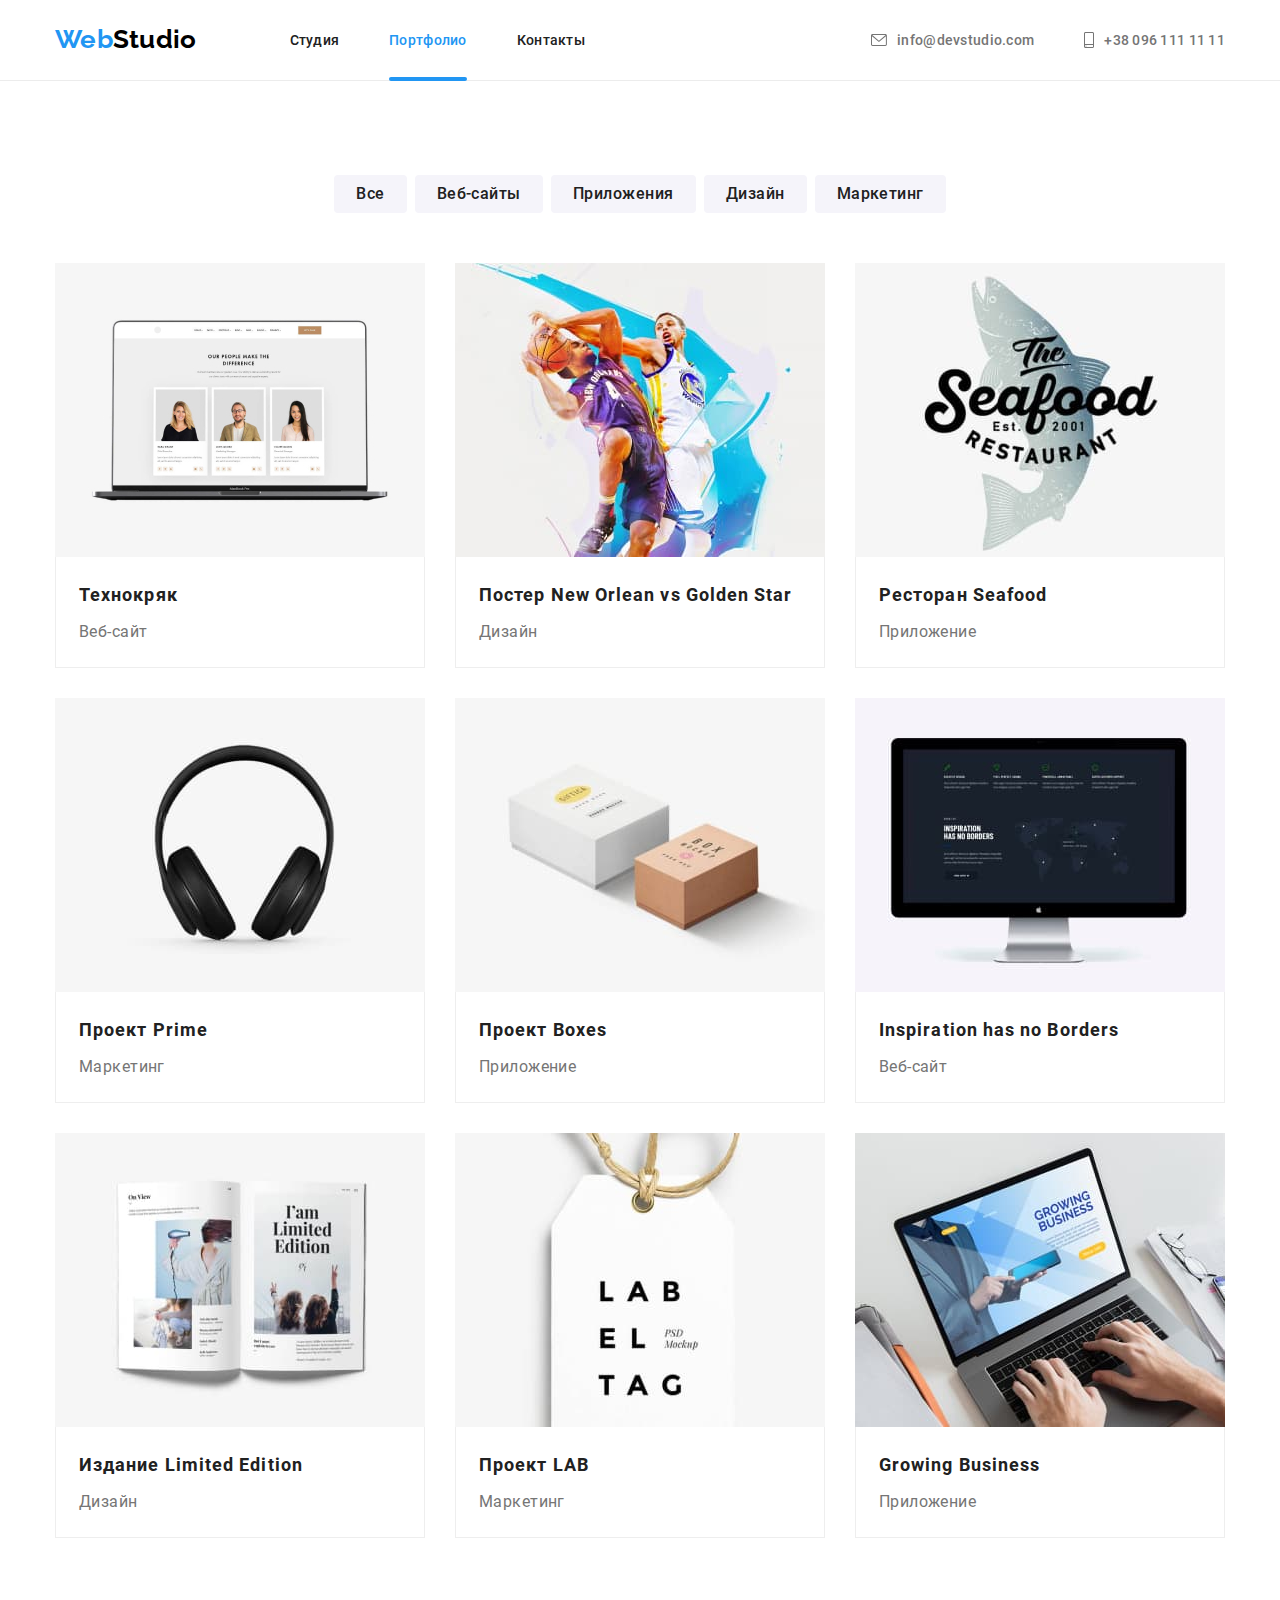
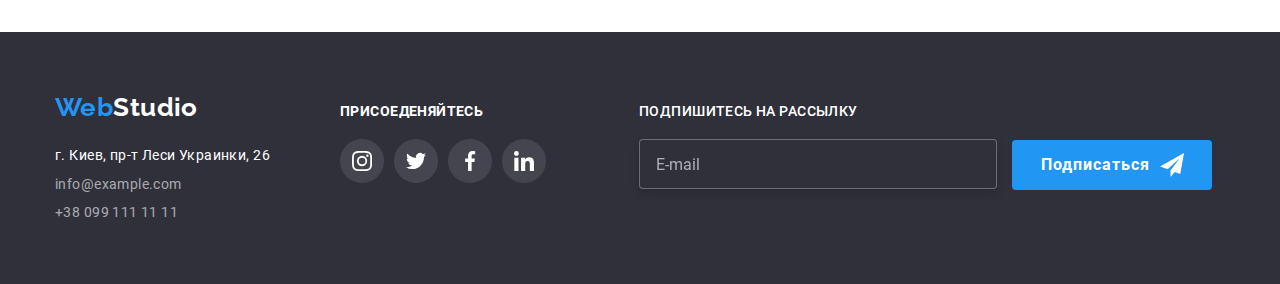
==== commit d6af30e5: "Импорт и классификация изображений" ====
--- a/portfolio.html
+++ b/portfolio.html
@@ -15,46 +15,68 @@
         <a class="logo link" href="./index.html">
           <span class="logo__accent">Web</span>Studio
         </a>
-
-        <nav class="nav">
-          <ul class="site-nav list">
-            <li class="site-nav__item">
-              <a class="site-nav__link link" href="./index.html">Студия</a>
-            </li>
-            <li class="site-nav__item">
+        <div class="menu-mobile" id="menu-mobile" data-menu>
+          <nav class="nav">
+            <ul class="site-nav list">
+              <li class="site-nav__item">
+                <a class="site-nav__link link" href="./index.html">Студия</a>
+              </li>
+              <li class="site-nav__item">
+                <a
+                  class="site-nav__link site-nav__link--active link"
+                  href="#portfolio-page"
+                  >Портфолио</a
+                >
+              </li>
+              <li class="site-nav__item">
+                <a class="site-nav__link link" href="#">Контакты</a>
+              </li>
+            </ul>
+          </nav>
+
+          <ul class="communications list">
+            <li class="communications__item">
               <a
-                class="site-nav__link site-nav__link--active link"
-                href="#portfolio-page"
-                >Портфолио</a
+                class="communications__link link"
+                href="mailto:info@devstudio.com"
               >
-            </li>
-            <li class="site-nav__item">
-              <a class="site-nav__link link" href="#">Контакты</a>
+                <svg class="communications__icon communications__envelope">
+                  <use href="./images/svg/sprite.svg#envelope"></use>
+                </svg>
+                info@devstudio.com</a
+              >
+            </li>
+            <li class="communications__item">
+              <a class="communications__link link" href="tel:+38-096-111-11-11">
+                <svg class="communications__icon communications__smartphone">
+                  <use href="./images/svg/sprite.svg#smartphone"></use>
+                </svg>
+                +38 096 111 11 11</a
+              >
             </li>
           </ul>
-        </nav>
-
-        <ul class="communications list">
-          <li class="communications__item">
-            <a
-              class="communications__link link"
-              href="mailto:info@devstudio.com"
-            >
-              <svg class="communications__icon communications__envelope">
-                <use href="./images/svg/sprite.svg#envelope"></use>
-              </svg>
-              info@devstudio.com</a
-            >
-          </li>
-          <li class="communications__item">
-            <a class="communications__link link" href="tel:+38-096-111-11-11">
-              <svg class="communications__icon communications__smartphone">
-                <use href="./images/svg/sprite.svg#smartphone"></use>
-              </svg>
-              +38 096 111 11 11</a
-            >
-          </li>
-        </ul>
+        </div>
+        <button
+          class="menu__button"
+          type="button"
+          aria-expanded="false"
+          aria-controls="menu-mobile"
+          data-menu-button
+        >
+          <svg
+            class="menu__button-image"
+            aria-label="Переключатель мобильного иеню"
+          >
+            <use
+              class="menu__icon-close"
+              href="./images/svg/sprite.svg#close-menu-mobile"
+            ></use>
+            <use
+              class="menu__icon-open"
+              href="./images/svg/sprite.svg#open-menu-mobile"
+            ></use>
+          </svg>
+        </button>
       </div>
     </header>
 
@@ -100,7 +122,7 @@
                   <div class="catalog__description">
                     <img
                       class="catalog__image"
-                      src="./images/techno.jpg"
+                      src="./images/catalog/desktop/techno.jpg"
                       alt="Сайт компании Технокряк"
                       width="370"
                     />
@@ -125,7 +147,7 @@
                   <div class="catalog__description">
                     <img
                       class="catalog__image"
-                      src="./images/poster-orlean-star.jpg"
+                      src="./images/catalog/desktop/poster-orlean-star.jpg"
                       alt="Игра New Orlean против Golden Star"
                       width="370"
                     />
@@ -152,7 +174,7 @@
                   <div class="catalog__description">
                     <img
                       class="catalog__image"
-                      src="./images/restaurant-seafood.jpg"
+                      src="./images/catalog/desktop/restaurant-seafood.jpg"
                       alt="Ресторан Seafood"
                       width="370"
                     />
@@ -177,7 +199,7 @@
                   <div class="catalog__description">
                     <img
                       class="catalog__image"
-                      src="./images/prime.jpg"
+                      src="./images/catalog/desktop/prime.jpg"
                       alt="Проект Prime"
                       width="370"
                     />
@@ -202,7 +224,7 @@
                   <div class="catalog__description">
                     <img
                       class="catalog__image"
-                      src="./images/boxes.jpg"
+                      src="./images/catalog/desktop/boxes.jpg"
                       alt="Проект Boxes"
                       width="370"
                     />
@@ -227,7 +249,7 @@
                   <div class="catalog__description">
                     <img
                       class="catalog__image"
-                      src="./images/inspiration.jpg"
+                      src="./images/catalog/desktop/inspiration.jpg"
                       alt="У вдохновения нет границ"
                       width="370"
                     />
@@ -252,7 +274,7 @@
                   <div class="catalog__description">
                     <img
                       class="catalog__image"
-                      src="./images/limited-edition.jpg"
+                      src="./images/catalog/desktop/limited-edition.jpg"
                       alt="Издание Limited Edition"
                       width="370"
                     />
@@ -277,7 +299,7 @@
                   <div class="catalog__description">
                     <img
                       class="catalog__image"
-                      src="./images/lab.jpg"
+                      src="./images/catalog/desktop/lab.jpg"
                       alt="Проект LAB"
                       width="370"
                     />
@@ -302,7 +324,7 @@
                   <div class="catalog__description">
                     <img
                       class="catalog__image"
-                      src="./images/growing-business.jpg"
+                      src="./images/catalog/desktop/growing-business.jpg"
                       alt="Растущий бизнес"
                       width="370"
                     />
@@ -410,5 +432,6 @@
         </div>
       </div>
     </footer>
+    <script src="./js/menu-mobile.js"></script>
   </body>
 </html>
--- a/css/main.min.css
+++ b/css/main.min.css
@@ -1,3 +1,3 @@
 /*! modern-normalize v1.0.0 | MIT License | https://github.com/sindresorhus/modern-normalize */*,*::before,*::after{box-sizing:border-box}:root{-moz-tab-size:4;tab-size:4}html{line-height:1.15;-webkit-text-size-adjust:100%}body{margin:0}body{font-family:system-ui,-apple-system,"Segoe UI",Roboto,Helvetica,Arial,sans-serif,"Apple Color Emoji","Segoe UI Emoji"}hr{height:0;color:inherit}abbr[title]{text-decoration:underline dotted}b,strong{font-weight:bolder}code,kbd,samp,pre{font-family:ui-monospace, SFMono-Regular, Consolas, "Liberation Mono", Menlo,- monospace;font-size:1em}small{font-size:80%}sub,sup{font-size:75%;line-height:0;position:relative;vertical-align:baseline}sub{bottom:-0.25em}sup{top:-0.5em}table{text-indent:0;border-color:inherit}button,input,optgroup,select,textarea{font-family:inherit;font-size:100%;line-height:1.15;margin:0}button,select{text-transform:none}button,[type="button"],[type="reset"],[type="submit"]{-webkit-appearance:button}::-moz-focus-inner{border-style:none;padding:0}:-moz-focusring{outline:1px dotted ButtonText}:-moz-ui-invalid{box-shadow:none}legend{padding:0}progress{vertical-align:baseline}::-webkit-inner-spin-button,::-webkit-outer-spin-button{height:auto}[type="search"]{-webkit-appearance:textfield;outline-offset:-2px}::-webkit-search-decoration{-webkit-appearance:none}::-webkit-file-upload-button{-webkit-appearance:button;font:inherit}summary{display:list-item}@font-face{font-family:"Raleway";font-style:normal;font-weight:700;src:url("../fonts/raleway-v17-latin_cyrillic-700.eot");src:local(""),url("../fonts/raleway-v17-latin_cyrillic-700.eot?#iefix") format("embedded-opentype"),url("../fonts/raleway-v17-latin_cyrillic-700.woff2") format("woff2"),url("../fonts/raleway-v17-latin_cyrillic-700.woff") format("woff"),url("../fonts/raleway-v17-latin_cyrillic-700.ttf") format("truetype"),url("../fonts/raleway-v17-latin_cyrillic-700.svg#Raleway") format("svg")}@font-face{font-family:"Roboto";font-style:normal;font-weight:400;src:url("../fonts/roboto-v20-latin_cyrillic-regular.eot");src:local("Roboto"),local("Roboto-Regular"),url("../fonts/roboto-v20-latin_cyrillic-regular.eot?#iefix") format("embedded-opentype"),url("../fonts/roboto-v20-latin_cyrillic-regular.woff2") format("woff2"),url("../fonts/roboto-v20-latin_cyrillic-regular.woff") format("woff"),url("../fonts/roboto-v20-latin_cyrillic-regular.ttf") format("truetype"),url("../fonts/roboto-v20-latin_cyrillic-regular.svg#Roboto") format("svg")}@font-face{font-family:"Roboto";font-style:normal;font-weight:500;src:url("../fonts/roboto-v20-latin_cyrillic-500.eot");src:local("Roboto Medium"),local("Roboto-Medium"),url("../fonts/roboto-v20-latin_cyrillic-500.eot?#iefix") format("embedded-opentype"),url("../fonts/roboto-v20-latin_cyrillic-500.woff2") format("woff2"),url("../fonts/roboto-v20-latin_cyrillic-500.woff") format("woff"),url("../fonts/roboto-v20-latin_cyrillic-500.ttf") format("truetype"),url("../fonts/roboto-v20-latin_cyrillic-500.svg#Roboto") format("svg")}@font-face{font-family:"Roboto";font-style:normal;font-weight:700;src:url("../fonts/roboto-v20-latin_cyrillic-700.eot");src:local("Roboto Bold"),local("Roboto-Bold"),url("../fonts/roboto-v20-latin_cyrillic-700.eot?#iefix") format("embedded-opentype"),url("../fonts/roboto-v20-latin_cyrillic-700.woff2") format("woff2"),url("../fonts/roboto-v20-latin_cyrillic-700.woff") format("woff"),url("../fonts/roboto-v20-latin_cyrillic-700.ttf") format("truetype"),url("../fonts/roboto-v20-latin_cyrillic-700.svg#Roboto") format("svg")}@font-face{font-family:"Roboto";font-style:normal;font-weight:900;src:url("../fonts/roboto-v20-latin_cyrillic-900.eot");src:local("Roboto Black"),local("Roboto-Black"),url("../fonts/roboto-v20-latin_cyrillic-900.eot?#iefix") format("embedded-opentype"),url("../fonts/roboto-v20-latin_cyrillic-900.woff2") format("woff2"),url("../fonts/roboto-v20-latin_cyrillic-900.woff") format("woff"),url("../fonts/roboto-v20-latin_cyrillic-900.ttf") format("truetype"),url("../fonts/roboto-v20-latin_cyrillic-900.svg#Roboto") format("svg")}html{font-size:calc((10 / 16) * 100%)}.page{background-color:#fff;color:#757575;font-family:Roboto, sans-serif;font-style:normal;font-weight:400;font-size:1.4rem;line-height:calc(24 / 14);letter-spacing:0.03em}.list{padding:0;margin:0;list-style:none}.link{text-decoration:none}.visually-hidden{position:absolute;width:1px;height:1px;margin:-1px;border:0;padding:0;white-space:nowrap;clip-path:inset(100%);clip:rect(0 0 0 0);overflow:hidden}.flexbox{display:flex}.container{width:100%;margin-left:auto;margin-right:auto;padding-left:15px;padding-right:15px}@media (min-width: 480px){.container{width:480px}}@media (min-width: 768px){.container{width:768px}}@media (min-width: 1200px){.container{width:1200px}}.logo{display:block;font-size:2.4rem;line-height:calc(28 / 24);color:#000000;font-family:Raleway, sans-serif;font-weight:700}@media (max-width: 767px){.logo{padding-top:16px;padding-bottom:16px}}@media (min-width: 768px){.logo{padding-top:26px;padding-bottom:26px}}@media (min-width: 1200px){.logo{padding-top:24px;padding-bottom:24px;font-size:2.6rem;line-height:calc(31 / 26)}}.logo .link{display:block}.logo__accent{color:#2196f3}.button{font-family:inherit}.banner__button,.modal__form-button,.subscription__button{min-width:200px;height:50px;padding-top:10px;padding-left:32px;padding-right:32px;padding-bottom:10px;border:none;border-radius:4px;background-color:#2196f3;color:#fff;font-weight:700;font-size:1.6rem;line-height:calc(30 / 16);letter-spacing:0.06em;cursor:pointer}.banner__button:hover,.modal__form-button:hover,.subscription__button:hover{background-color:#188ce8}.subscription__button{position:relative;padding-left:29px;text-align:start;transition-property:background-color;transition-duration:250ms;transition-timing-function:cubic-bezier(0.4, 0, 0.2, 1)}.subscription__button::after{position:absolute;top:50%;right:28px;transform:translateY(-50%);display:block;content:"";width:24px;height:24px;background-image:url(../images/svg/icon-send.svg)}.button-close{position:absolute;top:8px;right:8px;display:flex;justify-content:center;align-items:center;width:30px;height:30px;border:1px solid rgba(0,0,0,0.1);border-radius:50%;background-color:#fff;transition-property:fill;transition-duration:250ms;transition-timing-function:cubic-bezier(0.4, 0, 0.2, 1);cursor:pointer}.button-close:hover{fill:#2196f3}.button-close__svg{width:11px;height:11px}.modal__form-button{margin-top:30px;margin-left:auto;margin-right:auto;box-shadow:0px 4px 4px rgba(0,0,0,0.15);transition-property:background-color;transition-duration:250ms;transition-timing-function:cubic-bezier(0.4, 0, 0.2, 1)}.filter__btn{padding:6px 22px;border:transparent;border-radius:4px;background-color:#f5f4fa;color:#212121;font-weight:500;font-size:1.6rem;line-height:calc(26 / 16);letter-spacing:0.03em;cursor:pointer;transition-property:background-color;transition-duration:250ms;transition-timing-function:cubic-bezier(0.4, 0, 0.2, 1)}.filter__btn:hover,.filter__btn:focus,.filter__btn:active{outline-color:transparent;outline-width:0;box-shadow:0px 3px 1px rgba(0,0,0,0.1),0px 1px 2px rgba(0,0,0,0.08),0px 2px 2px rgba(0,0,0,0.12);background-color:#2196f3;color:#fff}.menu{font-weight:500;line-height:calc(16 / 14);letter-spacing:0.02em;border-bottom:1px solid #ececec}.menu__box{padding-left:15px;padding-right:15px}@media (min-width: 768px){.menu__box{display:flex}}@media (max-width: 767px){.nav{display:none}}@media (min-width: 1200px){.nav{display:flex}}.site-nav{display:flex;margin-left:88px}@media (min-width: 1200px){.site-nav{margin-left:93px}}.site-nav__item{position:relative}.site-nav__item:not(:last-child){margin-right:50px}.site-nav__item .site-nav__link--active::after{position:absolute;width:100%;height:4px;bottom:-1px;display:block;content:"";background-color:#2196f3;border-radius:2px}.site-nav__link{display:block;padding-top:32px;padding-bottom:32px;color:#212121;transition-property:color;transition-duration:250ms;transition-timing-function:cubic-bezier(0.4, 0, 0.2, 1)}.site-nav__link:hover,.site-nav__link:focus{color:#2196f3}.site-nav__link--active{color:#2196f3}@media (max-width: 767px){.communications{display:none}}@media (min-width: 768px){.communications{display:flex;margin-left:84px}}@media screen and (min-width: 768px) and (max-width: 1199px){.communications{flex-direction:column;justify-content:center}}@media (min-width: 1200px){.communications{margin-left:auto}}@media (min-width: 1200px){.communications__item+.communications__item{margin-left:50px}}.communications__link{color:#757575;transition-property:color;transition-duration:250ms;transition-timing-function:cubic-bezier(0.4, 0, 0.2, 1)}@media screen and (min-width: 768px) and (max-width: 1199px){.communications__link{display:block;padding-top:5px;padding-bottom:5px;font-size:1.2rem;line-height:calc(14 / 12)}}@media (min-width: 1200px){.communications__link{display:inline-flex;align-items:center;padding-top:32px;padding-bottom:32px}}.communications__link:hover,.communications__link:focus{color:#2196f3}.communications__link:hover .communications__icon{fill:#2196f3}.communications__icon{margin-right:8px;fill:#757575}@media (min-width: 1200px){.communications__icon{margin-right:10px}}.communications__envelope{width:14px;height:10px}@media (min-width: 1200px){.communications__envelope{width:16px;height:12px}}.communications__smartphone{width:10px;height:14px}@media (min-width: 1200px){.communications__smartphone{height:16px}}.banner{display:flex;flex-direction:column;justify-content:center;align-items:center;margin-left:auto;margin-right:auto;background-color:#2f303a;background-image:linear-gradient(to right, rgba(47,48,58,0.4), rgba(47,48,58,0.4)),url(../images/banner.jpg);background-position:center}@media (max-width: 480px){.banner{display:block;padding-top:118px;padding-bottom:118px}}@media (min-width: 480px){.banner{max-width:480px;height:400px}}@media (min-width: 768px){.banner{max-width:768px;height:400px}}@media (min-width: 1200px){.banner{max-width:1600px;height:600px}}.banner .container{text-align:center}.banner__title{max-width:360px;margin-top:0;margin-left:auto;margin-right:auto;margin-bottom:30px;color:#fff;font-weight:900;font-size:2.6rem;line-height:calc(42 / 26);letter-spacing:0.06em;text-transform:uppercase}@media (min-width: 1200px){.banner__title{max-width:696px;font-size:4.4rem;line-height:calc(60 / 44)}}.section__title{margin-top:0;margin-bottom:0;color:#212121;font-weight:700;font-size:2.8rem;line-height:calc(33 / 28);text-align:center}@media (min-width: 1200px){.section__title{font-size:3.6rem;line-height:calc(42 / 36)}}.feature{padding:60px 15px}@media (min-width: 1200px){.feature{padding:0 15px}}@media (min-width: 768px){.feature__list{display:flex;flex-wrap:wrap}}@media (min-width: 1200px){.feature__list{display:flex;padding-top:94px}}.feature__title{margin-top:0;margin-bottom:10px;color:#212121;font-weight:700;font-size:1.4rem;line-height:calc(16 / 14);text-transform:uppercase}@media (max-width: 767px){.feature__title{text-align:center}}.feature__item{width:100%}.feature__item:not(:last-child){margin-bottom:30px}@media (min-width: 1200px){.feature__item:not(:last-child){margin-right:30px;margin-bottom:0}}@media (min-width: 768px){.feature__item{width:calc((100% - 15px * 2) / 2)}.feature__item:nth-last-child(2){margin-bottom:0}.feature__item:nth-child(2n){margin-left:30px}}@media (min-width: 1200px){.feature__item{width:calc((100% - 30px * 3) / 4);padding-bottom:3px}.feature__item:nth-child(2n){margin-left:0}}.feature__item::before{display:block;margin-bottom:30px;content:"";height:120px;background-color:#f5f4fa;border-radius:4px;background-repeat:no-repeat;background-position:center}.feature__icon-antenna::before{background-image:url(../images/svg/antenna.svg)}.feature__icon-clock::before{background-image:url(../images/svg/clock.svg)}.feature__icon-diagram::before{background-image:url(../images/svg/diagram.svg)}.feature__icon-astronaut::before{background-image:url(../images/svg/astronaut.svg)}.feature__text{margin-top:0;margin-bottom:0}.practice{display:none;padding-top:94px;padding-bottom:94px}@media (min-width: 1200px){.practice{display:block}}.practice__list{display:flex;margin-top:50px}.practice__box-inside{position:absolute;bottom:0;left:0;display:flex;justify-content:center;align-items:center;width:370px;height:70px;background-color:rgba(47,48,58,0.8)}.practice__image{display:block}.practice__item{position:relative;display:block;width:calc((100% - 30px * 2) / 3)}.practice__item:not(:last-child){margin-right:30px}.practice__text{margin-top:0;margin-bottom:0;font-weight:700;line-height:calc(16 / 14);text-align:center;text-transform:uppercase;color:#fff}.team{background-color:#f5f4fa}.team__box{padding:60px 15px}@media (min-width: 1200px){.team__box{padding-top:94px;padding-bottom:94px}}@media (min-width: 768px){.team__list{display:flex;flex-wrap:wrap}}@media (max-width: 1199px){.team__list{margin-top:30px}}@media (min-width: 1200px){.team__list{margin-top:50px}.team__list>.team__item:not(:last-child){margin-right:30px}}.team__item{display:block;padding-top:30px;text-align:center;box-shadow:0px 1px 3px rgba(0,0,0,0.12),0px 1px 1px rgba(0,0,0,0.14),0px 2px 1px rgba(0,0,0,0.2);border-radius:0px 0px 4px 4px;background-color:#fff}@media (min-width: 768px){.team__item{width:calc((100% - 15px * 2) / 2)}.team__item:nth-child(2n){margin-left:30px}}@media (min-width: 1200px){.team__item{padding-top:0;width:calc((100% - 30px * 3) / 4)}.team__item:nth-child(2n){margin-left:0}}.team__image{display:block}.team__text{padding-top:30px;padding-bottom:16px}.team__title{margin-top:0;margin-bottom:10px;color:#212121;font-weight:500;font-size:1.6rem;line-height:1.19}.team__career{margin-top:0;margin-bottom:0;font-size:1.6rem;line-height:calc(19 / 16)}.team-social{display:flex;justify-content:center;align-items:center}.team-social__item{margin-bottom:30px}.team-social__item+.team-social__item{margin-left:10px}.team-social__link{display:inline-flex;justify-content:center;align-items:center;width:44px;height:44px;fill:#757575;border-radius:50%;color:#757575;transition-property:background-color, fill, color;transition-duration:250ms;transition-timing-function:cubic-bezier(0.4, 0, 0.2, 1)}.team-social__link:hover,.team-social__link:focus{background-color:#2196f3;color:#fff;fill:#fff}.team-social__instagram,.team-social__twitter,.team-social__facebook,.team-social__linkedin{width:20px;height:20px}.clients{padding:60px 15px}@media (min-width: 1200px){.clients{padding-top:94px;padding-bottom:94px}}.clients__title{margin-top:0;margin-bottom:30px}@media (min-width: 1200px){.clients__title{margin-bottom:50px}}.clients__list{display:flex;flex-wrap:wrap;justify-content:space-between}.clients__item{display:flex}@media (min-width: 768px){.clients__item{width:calc((100% - 30px * 2) / 3)}}@media (min-width: 1200px){.clients__item{width:calc((100% - 30px * 5) / 6)}}@media screen and (max-width: 767px){.clients__item:not(:nth-last-child(-n+2)){margin-bottom:30px}}@media screen and (min-width: 768px) and (max-width: 1199px){.clients__item:not(:nth-last-child(-n+3)){margin-bottom:30px}}@media (min-width: 1200px){.clients__item+.clients__item{margin-left:30px}}.clients__item:nth-child(1) .clients__company{width:44px;height:49px}.clients__item:nth-child(2) .clients__company{width:40px;height:52px}.clients__item:nth-child(3) .clients__company{width:41px;height:43px}.clients__item:nth-child(4) .clients__company{width:80px;height:42px}.clients__item:nth-child(5) .clients__company{width:59px;height:47px}.clients__item:nth-child(6) .clients__company{width:88px;height:45px}.client-icon{fill:#afb1b8;transition-property:fill;transition-duration:250ms;transition-timing-function:cubic-bezier(0.4, 0, 0.2, 1)}.clients__link{display:inline-flex;justify-content:center;align-items:center;width:210px;height:90px;border:1px solid #afb1b8;border-radius:4px;transition-property:border-color;transition-duration:250ms;transition-timing-function:cubic-bezier(0.4, 0, 0.2, 1)}@media (min-width: 768px){.clients__link{width:226px}}@media (min-width: 1200px){.clients__link{width:170px}}.clients__link:hover{border:1px solid #2196f3}.clients__link:hover .client-icon{fill:#2196f3}.footer{padding-top:60px;padding-bottom:60px;background-color:#2f303a;color:#ffffff}.footer .logo{display:block;padding-top:0;padding-bottom:0;margin-bottom:20px}.footer__box{display:flex;flex-direction:column;align-items:center}@media (min-width: 768px){.footer__box{flex-direction:row}}@media (min-width: 768px) and (max-width: 1199px){.footer__box{flex-wrap:wrap;align-items:baseline}}@media (min-width: 1200px){.footer__box{align-items:baseline}}@media (min-width: 768px) and (max-width: 1199px){.subscription{margin-top:60px;margin-left:25%}}@media (max-width: 1199px){.subscription{text-align:center}}.subscription__title{margin-top:0;margin-bottom:20px;font-weight:500;font-size:1.4rem;line-height:calc(16 / 14);text-transform:uppercase}.subscription__input{width:358px;height:50px;padding-top:13px;padding-left:16px;padding-bottom:13px;border:1px solid rgba(255,255,255,0.3);filter:drop-shadow(0px 4px 4px rgba(0,0,0,0.15));border-radius:4px;background-color:#2f303a;font-size:1.6rem;line-height:calc(20 / 16);color:#fff}@media (max-width: 1199px){.subscription__input{display:block;margin-bottom:20px}}@media (min-width: 1200px){.subscription__input{margin-right:12px}}.subscription__input::placeholder{font-size:1.6rem;line-height:calc(20 / 16);color:rgba(255,255,255,0.6)}.subscription__input:not(:placeholder-shown):focus:invalid{outline-color:red}.main-address{max-width:231px}@media (min-width: 768px) and (max-width: 1199px){.main-address{margin-right:165px;margin-left:61px}}@media (max-width: 1199px){.main-address{text-align:center}}@media (min-width: 1200px){.main-address{margin-right:70px}}.main-address__text{margin-top:0;margin-bottom:0;color:#ffffff}.address{font-style:normal}.address__link{color:rgba(255,255,255,0.6);transition-property:color;transition-duration:250ms;transition-timing-function:cubic-bezier(0.4, 0, 0.2, 1)}.address__link:hover,.address__link:focus{color:#2196f3}.address__item+.address__item{margin-top:3.5px}@media (min-width: 1200px){.address__item+.address__item{margin-top:4.5px}}.address__text{margin-top:0;margin-bottom:0}@media (max-width: 767px){.social{margin-top:60px;margin-bottom:60px}}@media (max-width: 1199px){.social{text-align:center}}@media (min-width: 1200px){.social{margin-right:93px}}.social__title{margin-top:0;margin-bottom:20px;color:#fff;font-weight:700;font-size:1.4rem;line-height:calc(16 / 14);text-transform:uppercase}.social__list{display:flex}.social__item{height:44px}.social__item+.social__item{margin-left:10px}.social__link{display:inline-block;width:44px;height:44px;border-radius:50%;background-color:rgba(255,255,255,0.1);background-repeat:no-repeat;background-position:center;transition-property:background-color;transition-duration:250ms;transition-timing-function:cubic-bezier(0.4, 0, 0.2, 1)}.social__link:hover,.social__link:focus{background-color:#2196f3}.social__instagram-link{background-image:url(../images/svg/instagram.svg)}.social__twitter-link{background-image:url(../images/svg/twitter.svg)}.social__facebook-link{background-image:url(../images/svg/facebook.svg)}.social__linkedin-link{background-image:url(../images/svg/linkedin.svg)}.filter{padding-top:60px;padding-bottom:60px}@media (min-width: 1200px){.filter{padding-top:94px;padding-bottom:94px}}.filter__button{display:flex}@media (max-width: 767px){.filter__button{flex-wrap:wrap}}@media (min-width: 768px){.filter__button{justify-content:center}}.filter__item{display:block}.filter__item:not(:last-child){margin-right:8px}@media (max-width: 767px){.filter__item{margin-bottom:15px}}.catalog{padding-top:35px}@media screen and (min-width: 768px) and (max-width: 1199px){.catalog{padding-top:30px}}@media (min-width: 1200px){.catalog{padding-top:50px}}.catalog__list{display:flex;flex-wrap:wrap}.catalog__image{display:block}.catalog__item{display:inline-block;margin-right:30px;margin-bottom:30px;width:calc((100% - 30px * 2) / 3);background-color:#fff}.catalog__item:nth-child(3n){margin-right:0}.catalog__item:nth-last-child(-n+3){margin-bottom:0}.catalog__item:hover .catalog__text{box-shadow:0px 1px 1px rgba(0,0,0,0.12),0px 4px 4px rgba(0,0,0,0.06),1px 4px 6px rgba(0,0,0,0.16)}.catalog__item:hover .catalog__description-pullout{transform:translateY(-100%);opacity:1}.catalog__description{position:relative;overflow:hidden}.catalog__description-pullout{position:absolute;bottom:-100%;left:0;width:100%;height:100%;padding:63px 24px;background:rgba(33,150,243,0.9);transition-property:transform;transition-duration:250ms;transition-timing-function:cubic-bezier(0.4, 0, 0.2, 1);opacity:0}.catalog__description-text{margin-top:0;margin-bottom:0;font-size:1.8rem;line-height:calc(28 / 18);color:#fff}.catalog__text{padding-top:20px;padding-left:23px;padding-right:23px;padding-bottom:20px;border-left:1px solid #eee;border-right:1px solid #eee;border-bottom:1px solid #eee}.catalog__title{margin-top:0;margin-bottom:4px;color:#212121;font-weight:700;font-size:1.8rem;line-height:calc(36 / 18);letter-spacing:0.06em}.catalog__project{margin-top:0;margin-bottom:0;color:#757575;font-size:1.6rem;line-height:calc(30 / 16)}.backdrop.is-hidden{visibility:hidden;opacity:0;pointer-events:none;transition:600ms linear 0.7s}.backdrop{position:fixed;top:0;left:0;width:100%;height:100%;background-color:rgba(0,0,0,0.2)}.is-hidden .modal{top:25%;transform:translate(-150%, -100%) scale(0.1)}.modal{position:absolute;left:50%;top:50%;display:flex;flex-direction:column;justify-content:space-between;width:528px;height:581px;padding:40px 40px;transform:translate(-50%, -50%) scale(1);background:#ffffff;box-shadow:0px 1px 3px rgba(0,0,0,0.12),0px 1px 1px rgba(0,0,0,0.14),0px 2px 1px rgba(0,0,0,0.2);border-radius:4px;transition:transform 300ms linear, scale 500ms linear}.modal__title{margin-top:0;margin-bottom:12px;font-weight:500;font-size:2rem;line-height:calc(23 / 20);text-align:center;color:#212121}.modal__form{display:flex;flex-direction:column}.modal__form-field{position:relative;display:block}.modal__form-field+.modal__form-field{margin-top:10px}.modal__form-label{display:block;margin-bottom:4px;font-size:1.2rem;line-height:calc(14 / 12);letter-spacing:0.01em;color:#757575}.modal__form-input{width:100%;height:40px;padding-left:42px;border:1px solid rgba(33,33,33,0.2);border-radius:4px;transition-property:outline-color, fill;transition-duration:250ms;transition-timing-function:cubic-bezier(0.4, 0, 0.2, 1)}.modal__form-input::placeholder{color:#ffffff}.modal__form-input:not(:placeholder-shown):focus:valid{outline-color:#2196f3;fill:#2196f3}.modal__form-input:not(:placeholder-shown):focus:valid ~ .modal__form-icon{outline-color:#2196f3;fill:#2196f3}.modal__form-input:not(:placeholder-shown):focus:invalid{outline-color:#ff0000;fill:#ff0000}.modal__form-input:not(:placeholder-shown):focus:invalid ~ .modal__form-icon{outline-color:#ff0000;fill:#ff0000}.modal__form-input:focus,.modal__form-input:focus+.modal__form-icon{outline-color:#2196f3;fill:#2196f3}.modal__form-input.modal__form-textarea::placeholder{color:rgba(117,117,117,0.5)}.modal__form-textarea{display:block;height:120px;padding:12px 16px;resize:none;font-size:1.4rem;line-height:calc(16 / 14);letter-spacing:0.01em}.modal__form-checkbox{display:flex;justify-content:space-evenly;align-items:center;margin-top:20px}.modal__checkbox-icon{display:inline-block;width:16px;height:15px;border:2px solid #212121;border-radius:2px;transition-property:background-color, border-color;transition-duration:250ms;transition-timing-function:cubic-bezier(0.4, 0, 0.2, 1)}.modal__form-checkbox-input:checked+.modal__checkbox-icon{background-origin:border-box;background-image:url(../images/svg/icon-check.svg);background-size:contain;background-color:#2196f3;border-color:#2196f3;border-radius:2px}.modal__form-checkbox-text{margin-top:0;margin-bottom:0;color:#757575}.modal__form-checkbox-link{display:block;color:#2196f3;text-decoration-line:underline}.modal__form-icon{position:absolute;top:50%;left:12px;width:18px;height:18px}
+ monospace;font-size:1em}small{font-size:80%}sub,sup{font-size:75%;line-height:0;position:relative;vertical-align:baseline}sub{bottom:-0.25em}sup{top:-0.5em}table{text-indent:0;border-color:inherit}button,input,optgroup,select,textarea{font-family:inherit;font-size:100%;line-height:1.15;margin:0}button,select{text-transform:none}button,[type="button"],[type="reset"],[type="submit"]{-webkit-appearance:button}::-moz-focus-inner{border-style:none;padding:0}:-moz-focusring{outline:1px dotted ButtonText}:-moz-ui-invalid{box-shadow:none}legend{padding:0}progress{vertical-align:baseline}::-webkit-inner-spin-button,::-webkit-outer-spin-button{height:auto}[type="search"]{-webkit-appearance:textfield;outline-offset:-2px}::-webkit-search-decoration{-webkit-appearance:none}::-webkit-file-upload-button{-webkit-appearance:button;font:inherit}summary{display:list-item}@font-face{font-family:"Raleway";font-style:normal;font-weight:700;src:url("../fonts/raleway-v17-latin_cyrillic-700.eot");src:local(""),url("../fonts/raleway-v17-latin_cyrillic-700.eot?#iefix") format("embedded-opentype"),url("../fonts/raleway-v17-latin_cyrillic-700.woff2") format("woff2"),url("../fonts/raleway-v17-latin_cyrillic-700.woff") format("woff"),url("../fonts/raleway-v17-latin_cyrillic-700.ttf") format("truetype"),url("../fonts/raleway-v17-latin_cyrillic-700.svg#Raleway") format("svg")}@font-face{font-family:"Roboto";font-style:normal;font-weight:400;src:url("../fonts/roboto-v20-latin_cyrillic-regular.eot");src:local("Roboto"),local("Roboto-Regular"),url("../fonts/roboto-v20-latin_cyrillic-regular.eot?#iefix") format("embedded-opentype"),url("../fonts/roboto-v20-latin_cyrillic-regular.woff2") format("woff2"),url("../fonts/roboto-v20-latin_cyrillic-regular.woff") format("woff"),url("../fonts/roboto-v20-latin_cyrillic-regular.ttf") format("truetype"),url("../fonts/roboto-v20-latin_cyrillic-regular.svg#Roboto") format("svg")}@font-face{font-family:"Roboto";font-style:normal;font-weight:500;src:url("../fonts/roboto-v20-latin_cyrillic-500.eot");src:local("Roboto Medium"),local("Roboto-Medium"),url("../fonts/roboto-v20-latin_cyrillic-500.eot?#iefix") format("embedded-opentype"),url("../fonts/roboto-v20-latin_cyrillic-500.woff2") format("woff2"),url("../fonts/roboto-v20-latin_cyrillic-500.woff") format("woff"),url("../fonts/roboto-v20-latin_cyrillic-500.ttf") format("truetype"),url("../fonts/roboto-v20-latin_cyrillic-500.svg#Roboto") format("svg")}@font-face{font-family:"Roboto";font-style:normal;font-weight:700;src:url("../fonts/roboto-v20-latin_cyrillic-700.eot");src:local("Roboto Bold"),local("Roboto-Bold"),url("../fonts/roboto-v20-latin_cyrillic-700.eot?#iefix") format("embedded-opentype"),url("../fonts/roboto-v20-latin_cyrillic-700.woff2") format("woff2"),url("../fonts/roboto-v20-latin_cyrillic-700.woff") format("woff"),url("../fonts/roboto-v20-latin_cyrillic-700.ttf") format("truetype"),url("../fonts/roboto-v20-latin_cyrillic-700.svg#Roboto") format("svg")}@font-face{font-family:"Roboto";font-style:normal;font-weight:900;src:url("../fonts/roboto-v20-latin_cyrillic-900.eot");src:local("Roboto Black"),local("Roboto-Black"),url("../fonts/roboto-v20-latin_cyrillic-900.eot?#iefix") format("embedded-opentype"),url("../fonts/roboto-v20-latin_cyrillic-900.woff2") format("woff2"),url("../fonts/roboto-v20-latin_cyrillic-900.woff") format("woff"),url("../fonts/roboto-v20-latin_cyrillic-900.ttf") format("truetype"),url("../fonts/roboto-v20-latin_cyrillic-900.svg#Roboto") format("svg")}html{font-size:calc((10 / 16) * 100%)}.page{background-color:#fff;color:#757575;font-family:Roboto, sans-serif;font-style:normal;font-weight:400;font-size:1.4rem;line-height:calc(24 / 14);letter-spacing:0.03em}.list{padding:0;margin:0;list-style:none}.link{text-decoration:none}.visually-hidden{position:absolute;width:1px;height:1px;margin:-1px;border:0;padding:0;white-space:nowrap;clip-path:inset(100%);clip:rect(0 0 0 0);overflow:hidden}.flexbox{display:flex}.container{width:100%;margin-left:auto;margin-right:auto;padding-left:15px;padding-right:15px}@media (min-width: 480px){.container{width:480px}}@media (min-width: 768px){.container{width:768px}}@media (min-width: 1200px){.container{width:1200px}}.logo{display:block;font-size:2.4rem;line-height:calc(28 / 24);color:#000000;font-family:Raleway, sans-serif;font-weight:700}@media (max-width: 767px){.logo{padding-top:16px;padding-bottom:16px}}@media (min-width: 768px){.logo{padding-top:26px;padding-bottom:26px}}@media (min-width: 1200px){.logo{padding-top:24px;padding-bottom:24px;font-size:2.6rem;line-height:calc(31 / 26)}}.logo .link{display:block}.logo__accent{color:#2196f3}.button{font-family:inherit}.menu__button{margin:0;padding:0;border:0;background-color:transparent}@media (max-width: 767px){.menu__button{width:40px;height:40px}}@media (min-width: 768px){.menu__button{display:none}}.menu__button.is-open .menu__icon-close{display:block}.menu__button.is-open .menu__icon-open{display:none}.menu__icon-close{display:none}.menu__button-image{width:24px;height:16px;fill:#212121;transition-property:fill;transition-duration:250ms;transition-timing-function:cubic-bezier(0.4, 0, 0.2, 1)}@media (min-width: 768px){.menu__button-image{display:none}}.menu__button-image:hover,.menu__button-image :focus{fill:#2196f3;cursor:pointer}.banner__button,.modal__form-button,.subscription__button{min-width:200px;height:50px;padding-top:10px;padding-left:32px;padding-right:32px;padding-bottom:10px;border:none;border-radius:4px;background-color:#2196f3;color:#fff;font-weight:700;font-size:1.6rem;line-height:calc(30 / 16);letter-spacing:0.06em;cursor:pointer}.banner__button:hover,.modal__form-button:hover,.subscription__button:hover{background-color:#188ce8}.subscription__button{position:relative;padding-left:29px;text-align:start;transition-property:background-color;transition-duration:250ms;transition-timing-function:cubic-bezier(0.4, 0, 0.2, 1)}.subscription__button::after{position:absolute;top:50%;right:28px;transform:translateY(-50%);display:block;content:"";width:24px;height:24px;background-image:url(../images/svg/icon-send.svg)}.button-close{position:absolute;top:8px;right:8px;display:flex;justify-content:center;align-items:center;width:30px;height:30px;border:1px solid rgba(0,0,0,0.1);border-radius:50%;background-color:#fff;transition-property:fill;transition-duration:250ms;transition-timing-function:cubic-bezier(0.4, 0, 0.2, 1);cursor:pointer}.button-close:hover{fill:#2196f3}.button-close__svg{width:11px;height:11px}.modal__form-button{margin-top:30px;margin-left:auto;margin-right:auto;box-shadow:0px 4px 4px rgba(0,0,0,0.15);transition-property:background-color;transition-duration:250ms;transition-timing-function:cubic-bezier(0.4, 0, 0.2, 1)}.filter__btn{padding:6px 22px;border:transparent;border-radius:4px;background-color:#f5f4fa;color:#212121;font-weight:500;font-size:1.6rem;line-height:calc(26 / 16);letter-spacing:0.03em;cursor:pointer;transition-property:background-color;transition-duration:250ms;transition-timing-function:cubic-bezier(0.4, 0, 0.2, 1)}.filter__btn:hover,.filter__btn:focus,.filter__btn:active{outline-color:transparent;outline-width:0;box-shadow:0px 3px 1px rgba(0,0,0,0.1),0px 1px 2px rgba(0,0,0,0.08),0px 2px 2px rgba(0,0,0,0.12);background-color:#2196f3;color:#fff}.menu{font-weight:500;line-height:calc(16 / 14);letter-spacing:0.02em;border-bottom:1px solid #ececec}@media (max-width: 767px){.menu{font-size:1.8rem;line-height:calc(21 / 18)}}.menu__box{position:relative;display:flex;padding-left:15px;padding-right:15px}@media (max-width: 767px){.menu__box{align-items:baseline;justify-content:space-between}}@media (min-width: 1200px){.nav{display:flex}}.site-nav{display:flex;flex-direction:column;align-items:center}@media (max-width: 767px){.site-nav{margin-bottom:48px}}@media (min-width: 768px){.site-nav{flex-direction:row;margin-left:88px}}@media (min-width: 1200px){.site-nav{margin-left:93px}}.site-nav__item{position:relative}@media (max-width: 767px){.site-nav__item:not(:last-child){margin-bottom:16px}}@media (min-width: 768px){.site-nav__item:not(:last-child){margin-right:50px}}.site-nav__item .site-nav__link--active::after{position:absolute;width:100%;height:4px;bottom:-1px;display:block;content:"";background-color:#2196f3;border-radius:2px}.site-nav__link{display:block;padding-top:32px;padding-bottom:32px;color:#212121;transition-property:color;transition-duration:250ms;transition-timing-function:cubic-bezier(0.4, 0, 0.2, 1)}@media (max-width: 767px){.site-nav__link{padding-top:12px;padding-bottom:12px}}.site-nav__link:hover,.site-nav__link:focus{color:#2196f3}.site-nav__link--active{color:#2196f3}@media (min-width: 768px){.communications{display:flex;margin-left:84px}}@media screen and (min-width: 768px) and (max-width: 1199px){.communications{flex-direction:column;justify-content:center}}@media (min-width: 1200px){.communications{margin-left:auto}}@media (max-width: 767px){.communications__item+.communications__item{margin-top:12px}}@media (min-width: 1200px){.communications__item+.communications__item{margin-left:50px}}.communications__link{color:#757575;transition-property:color;transition-duration:250ms;transition-timing-function:cubic-bezier(0.4, 0, 0.2, 1)}@media screen and (min-width: 768px) and (max-width: 1199px){.communications__link{display:block;padding-top:5px;padding-bottom:5px;font-size:1.2rem;line-height:calc(14 / 12)}}@media (min-width: 1200px){.communications__link{display:inline-flex;align-items:center;padding-top:32px;padding-bottom:32px}}.communications__link:hover,.communications__link:focus{color:#2196f3}.communications__link:hover .communications__icon{fill:#2196f3}.communications__icon{margin-right:8px;fill:#757575}@media (min-width: 1200px){.communications__icon{margin-right:10px}}.communications__envelope{width:14px;height:10px}@media (min-width: 1200px){.communications__envelope{width:16px;height:12px}}.communications__smartphone{width:10px;height:14px}@media (min-width: 1200px){.communications__smartphone{height:16px}}@media (max-width: 767px){.menu-mobile{display:none;position:absolute;top:101%;left:0;z-index:1;width:100%;height:393px;background-color:#fff;padding-top:48px;padding-bottom:64px;text-align:center}}@media (max-width: 767px){.menu-mobile.is-open{display:block}}@media (min-width: 768px){.menu-mobile{display:flex}}@media (min-width: 1200px){.menu-mobile{width:100%}}.banner{display:flex;flex-direction:column;justify-content:center;align-items:center;margin-left:auto;margin-right:auto;background-color:#2f303a;background-image:linear-gradient(to right, rgba(47,48,58,0.4), rgba(47,48,58,0.4)),url(../images/banner/desktop/banner.jpg);background-position:center}@media (max-width: 479px){.banner{display:block;padding-top:118px;padding-bottom:118px}}@media (min-width: 480px){.banner{max-width:480px;height:400px}}@media (min-width: 768px){.banner{max-width:768px;height:400px}}@media (min-width: 1200px){.banner{max-width:1600px;height:600px}}.banner .container{text-align:center}.banner__title{max-width:360px;margin-top:0;margin-left:auto;margin-right:auto;margin-bottom:30px;color:#fff;font-weight:900;font-size:2.6rem;line-height:calc(42 / 26);letter-spacing:0.06em;text-transform:uppercase}@media (min-width: 1200px){.banner__title{max-width:696px;font-size:4.4rem;line-height:calc(60 / 44)}}.section__title{margin-top:0;margin-bottom:0;color:#212121;font-weight:700;font-size:2.8rem;line-height:calc(33 / 28);text-align:center}@media (min-width: 1200px){.section__title{font-size:3.6rem;line-height:calc(42 / 36)}}.feature{padding:60px 15px}@media (min-width: 1200px){.feature{padding:0 15px}}@media (min-width: 768px){.feature__list{display:flex;flex-wrap:wrap}}@media (min-width: 1200px){.feature__list{display:flex;padding-top:94px}}.feature__title{margin-top:0;margin-bottom:10px;color:#212121;font-weight:700;font-size:1.4rem;line-height:calc(16 / 14);text-transform:uppercase}@media (max-width: 767px){.feature__title{text-align:center}}.feature__item{width:100%}.feature__item:not(:last-child){margin-bottom:30px}@media (min-width: 1200px){.feature__item:not(:last-child){margin-right:30px;margin-bottom:0}}@media (min-width: 768px){.feature__item{width:calc((100% - 15px * 2) / 2)}.feature__item:nth-last-child(2){margin-bottom:0}.feature__item:nth-child(2n){margin-left:30px}}@media (min-width: 1200px){.feature__item{width:calc((100% - 30px * 3) / 4);padding-bottom:3px}.feature__item:nth-child(2n){margin-left:0}}.feature__item::before{display:block;margin-bottom:30px;content:"";height:120px;background-color:#f5f4fa;border-radius:4px;background-repeat:no-repeat;background-position:center}.feature__icon-antenna::before{background-image:url(../images/svg/antenna.svg)}.feature__icon-clock::before{background-image:url(../images/svg/clock.svg)}.feature__icon-diagram::before{background-image:url(../images/svg/diagram.svg)}.feature__icon-astronaut::before{background-image:url(../images/svg/astronaut.svg)}.feature__text{margin-top:0;margin-bottom:0}.practice{display:none;padding-top:94px;padding-bottom:94px}@media (min-width: 1200px){.practice{display:block}}.practice__list{display:flex;margin-top:50px}.practice__box-inside{position:absolute;bottom:0;left:0;display:flex;justify-content:center;align-items:center;width:370px;height:70px;background-color:rgba(47,48,58,0.8)}.practice__image{display:block}.practice__item{position:relative;display:block;width:calc((100% - 30px * 2) / 3)}.practice__item:not(:last-child){margin-right:30px}.practice__text{margin-top:0;margin-bottom:0;font-weight:700;line-height:calc(16 / 14);text-align:center;text-transform:uppercase;color:#fff}.team{background-color:#f5f4fa}.team__box{padding:60px 15px}@media (min-width: 1200px){.team__box{padding-top:94px;padding-bottom:94px}}@media (min-width: 768px){.team__list{display:flex;flex-wrap:wrap}}@media (min-width: 1200px){.team__list{margin-top:20px}.team__list>.team__item:not(:last-child){margin-right:30px}}.team__item{display:block;margin-top:30px;text-align:center;box-shadow:0px 1px 3px rgba(0,0,0,0.12),0px 1px 1px rgba(0,0,0,0.14),0px 2px 1px rgba(0,0,0,0.2);border-radius:0px 0px 4px 4px;background-color:#fff}@media (min-width: 768px){.team__item{width:calc((100% - 15px * 2) / 2)}.team__item:nth-child(2n){margin-left:30px}}@media (min-width: 1200px){.team__item{padding-top:0;width:calc((100% - 30px * 3) / 4)}.team__item:nth-child(2n){margin-left:0}}.team__image{display:block}@media (max-width: 1199px){.team__image{width:100%}}.team__text{padding-top:30px;padding-bottom:16px}.team__title{margin-top:0;margin-bottom:10px;color:#212121;font-weight:500;font-size:1.6rem;line-height:1.19}.team__career{margin-top:0;margin-bottom:0;font-size:1.6rem;line-height:calc(19 / 16)}.team-social{display:flex;justify-content:center;align-items:center}.team-social__item{margin-bottom:30px}.team-social__item+.team-social__item{margin-left:10px}.team-social__link{display:inline-flex;justify-content:center;align-items:center;width:44px;height:44px;fill:#757575;border-radius:50%;color:#757575;transition-property:background-color, fill, color;transition-duration:250ms;transition-timing-function:cubic-bezier(0.4, 0, 0.2, 1)}.team-social__link:hover,.team-social__link:focus{background-color:#2196f3;color:#fff;fill:#fff}.team-social__instagram,.team-social__twitter,.team-social__facebook,.team-social__linkedin{width:20px;height:20px}.clients{padding:60px 15px}@media (min-width: 1200px){.clients{padding-top:94px;padding-bottom:94px}}.clients__title{margin-top:0;margin-bottom:30px}@media (min-width: 1200px){.clients__title{margin-bottom:50px}}.clients__list{display:flex;flex-wrap:wrap;justify-content:center}@media (min-width: 480px){.clients__list{margin:-15px}}.clients__item{display:flex;margin:15px}@media (max-width: 479px){.clients__item{justify-content:center;width:calc(100% - 30px * 2)}}@media (min-width: 480px){.clients__item{display:flex;margin:15px}}@media (min-width: 768px){.clients__item{width:calc((100% - 30px * 3) / 3)}}@media (min-width: 1200px){.clients__item{width:calc((100% - 30px * 6) / 6)}}.clients__item:nth-child(1) .clients__company{width:44px;height:49px}.clients__item:nth-child(2) .clients__company{width:40px;height:52px}.clients__item:nth-child(3) .clients__company{width:41px;height:43px}.clients__item:nth-child(4) .clients__company{width:80px;height:42px}.clients__item:nth-child(5) .clients__company{width:59px;height:47px}.clients__item:nth-child(6) .clients__company{width:88px;height:45px}.client-icon{fill:#afb1b8;transition-property:fill;transition-duration:250ms;transition-timing-function:cubic-bezier(0.4, 0, 0.2, 1)}.clients__link{display:inline-flex;justify-content:center;align-items:center;width:210px;height:90px;border:1px solid #afb1b8;border-radius:4px;transition-property:border-color;transition-duration:250ms;transition-timing-function:cubic-bezier(0.4, 0, 0.2, 1)}@media (min-width: 768px){.clients__link{width:226px}}@media (min-width: 1200px){.clients__link{width:170px}}.clients__link:hover{border:1px solid #2196f3}.clients__link:hover .client-icon{fill:#2196f3}.footer{padding-top:60px;padding-bottom:60px;background-color:#2f303a;color:#ffffff}.footer .logo{display:block;padding-top:0;padding-bottom:0;margin-bottom:20px}.footer__box{display:flex;flex-direction:column;align-items:center}@media (min-width: 768px){.footer__box{flex-direction:row}}@media (min-width: 768px) and (max-width: 1199px){.footer__box{flex-wrap:wrap;align-items:baseline}}@media (min-width: 1200px){.footer__box{align-items:baseline}}@media (min-width: 768px) and (max-width: 1199px){.subscription{margin-top:60px;margin-left:25%}}@media (max-width: 1199px){.subscription{text-align:center}}.subscription__title{margin-top:0;margin-bottom:20px;font-weight:500;font-size:1.4rem;line-height:calc(16 / 14);text-transform:uppercase}.subscription__input{width:358px;height:50px;padding-top:13px;padding-left:16px;padding-bottom:13px;border:1px solid rgba(255,255,255,0.3);filter:drop-shadow(0px 4px 4px rgba(0,0,0,0.15));border-radius:4px;background-color:#2f303a;font-size:1.6rem;line-height:calc(20 / 16);color:#fff}@media (max-width: 1199px){.subscription__input{display:block;margin-bottom:20px}}@media (min-width: 1200px){.subscription__input{margin-right:12px}}.subscription__input::placeholder{font-size:1.6rem;line-height:calc(20 / 16);color:rgba(255,255,255,0.6)}.subscription__input:not(:placeholder-shown):focus:invalid{outline-color:red}.main-address{max-width:231px}@media (min-width: 768px) and (max-width: 1199px){.main-address{margin-right:165px;margin-left:61px}}@media (max-width: 1199px){.main-address{text-align:center}}@media (min-width: 1200px){.main-address{margin-right:70px}}.main-address__text{margin-top:0;margin-bottom:0;color:#ffffff}.address{font-style:normal}.address__link{color:rgba(255,255,255,0.6);transition-property:color;transition-duration:250ms;transition-timing-function:cubic-bezier(0.4, 0, 0.2, 1)}.address__link:hover,.address__link:focus{color:#2196f3}.address__item+.address__item{margin-top:3.5px}@media (min-width: 1200px){.address__item+.address__item{margin-top:4.5px}}.address__text{margin-top:0;margin-bottom:0}@media (max-width: 767px){.social{margin-top:60px;margin-bottom:60px}}@media (max-width: 1199px){.social{text-align:center}}@media (min-width: 1200px){.social{margin-right:93px}}.social__title{margin-top:0;margin-bottom:20px;color:#fff;font-weight:700;font-size:1.4rem;line-height:calc(16 / 14);text-transform:uppercase}.social__list{display:flex}.social__item{height:44px}.social__item+.social__item{margin-left:10px}.social__link{display:inline-block;width:44px;height:44px;border-radius:50%;background-color:rgba(255,255,255,0.1);background-repeat:no-repeat;background-position:center;transition-property:background-color;transition-duration:250ms;transition-timing-function:cubic-bezier(0.4, 0, 0.2, 1)}.social__link:hover,.social__link:focus{background-color:#2196f3}.social__instagram-link{background-image:url(../images/svg/instagram.svg)}.social__twitter-link{background-image:url(../images/svg/twitter.svg)}.social__facebook-link{background-image:url(../images/svg/facebook.svg)}.social__linkedin-link{background-image:url(../images/svg/linkedin.svg)}.filter{padding-top:60px;padding-bottom:60px}@media (min-width: 1200px){.filter{padding-top:94px;padding-bottom:94px}}.filter__button{display:flex}@media (max-width: 767px){.filter__button{flex-wrap:wrap}}@media (min-width: 768px){.filter__button{justify-content:center}}.filter__item{display:block}.filter__item:not(:last-child){margin-right:8px}@media (max-width: 767px){.filter__item{margin-bottom:15px}}.catalog{padding-top:35px}@media screen and (min-width: 768px) and (max-width: 1199px){.catalog{padding-top:30px}}@media (min-width: 1200px){.catalog{padding-top:50px}}.catalog__list{display:flex;flex-wrap:wrap}.catalog__image{display:block}@media (max-width: 767px){.catalog__image{width:100%;height:294px}}.catalog__item{display:inline-block;width:100%;background-color:#fff}.catalog__item:not(:last-child){margin-bottom:30px}@media screen and (min-width: 768px) and (max-width: 1199px){.catalog__item{width:calc((100% - 30px) / 2)}.catalog__item:nth-child(2n+1){margin-right:30px}}@media (min-width: 1200px){.catalog__item{margin-right:30px;width:calc((100% - 30px * 2) / 3)}.catalog__item:nth-child(3n){margin-right:0}.catalog__item:nth-last-child(-n+3){margin-bottom:0}}.catalog__item:hover .catalog__text{box-shadow:0px 1px 1px rgba(0,0,0,0.12),0px 4px 4px rgba(0,0,0,0.06),1px 4px 6px rgba(0,0,0,0.16)}.catalog__item:hover .catalog__description-pullout{transform:translateY(-100%);opacity:1}.catalog__description{position:relative;overflow:hidden}.catalog__description-pullout{position:absolute;bottom:-100%;left:0;width:100%;height:100%;padding:63px 24px;background:rgba(33,150,243,0.9);transition-property:transform;transition-duration:250ms;transition-timing-function:cubic-bezier(0.4, 0, 0.2, 1);opacity:0}.catalog__description-text{margin-top:0;margin-bottom:0;font-size:1.8rem;line-height:calc(28 / 18);color:#fff}.catalog__text{padding-top:20px;padding-left:23px;padding-right:23px;padding-bottom:20px;border-left:1px solid #eee;border-right:1px solid #eee;border-bottom:1px solid #eee}.catalog__title{margin-top:0;margin-bottom:4px;color:#212121;font-weight:700;font-size:1.8rem;line-height:calc(36 / 18);letter-spacing:0.06em}.catalog__project{margin-top:0;margin-bottom:0;color:#757575;font-size:1.6rem;line-height:calc(30 / 16)}.backdrop.is-hidden{visibility:hidden;opacity:0;pointer-events:none;transition:600ms linear 0.7s}.backdrop{position:fixed;top:0;left:0;width:100%;height:100%;background-color:rgba(0,0,0,0.2)}.is-hidden .modal{top:25%;transform:translate(-150%, -100%) scale(0.1)}.modal{position:absolute;left:50%;top:50%;display:flex;flex-direction:column;justify-content:space-between;padding:40px 40px;transform:translate(-50%, -50%) scale(1);background:#ffffff;box-shadow:0px 1px 3px rgba(0,0,0,0.12),0px 1px 1px rgba(0,0,0,0.14),0px 2px 1px rgba(0,0,0,0.2);border-radius:4px;transition:transform 300ms linear, scale 500ms linear}@media (max-width: 1199px){.modal{width:450px;height:609px}}@media (min-width: 1200px){.modal{width:528px;height:581px}}.modal__title{margin-top:0;margin-bottom:12px;font-weight:500;font-size:2rem;line-height:calc(30 / 20);text-align:center;color:#212121}@media (min-width: 1200px){.modal__title{line-height:calc(23 / 20)}}.modal__form{display:flex;flex-direction:column}.modal__form-field{position:relative;display:block}.modal__form-field+.modal__form-field{margin-top:10px}.modal__form-label{display:block;margin-bottom:4px;font-size:1.2rem;line-height:calc(14 / 12);letter-spacing:0.01em;color:#757575}.modal__form-input{width:100%;height:40px;padding-left:42px;border:1px solid rgba(33,33,33,0.2);border-radius:4px;transition-property:outline-color, fill;transition-duration:250ms;transition-timing-function:cubic-bezier(0.4, 0, 0.2, 1)}.modal__form-input::placeholder{color:#ffffff}.modal__form-input:not(:placeholder-shown):focus:valid{outline-color:#2196f3;fill:#2196f3}.modal__form-input:not(:placeholder-shown):focus:valid ~ .modal__form-icon{outline-color:#2196f3;fill:#2196f3}.modal__form-input:not(:placeholder-shown):focus:invalid{outline-color:#ff0000;fill:#ff0000}.modal__form-input:not(:placeholder-shown):focus:invalid ~ .modal__form-icon{outline-color:#ff0000;fill:#ff0000}.modal__form-input:focus,.modal__form-input:focus+.modal__form-icon{outline-color:#2196f3;fill:#2196f3}.modal__form-input.modal__form-textarea::placeholder{color:rgba(117,117,117,0.5)}.modal__form-textarea{display:block;height:120px;padding:12px 16px;resize:none;font-size:1.4rem;line-height:calc(16 / 14);letter-spacing:0.01em}.modal__form-checkbox{display:flex;justify-content:space-evenly;align-items:center;margin-top:20px}@media (max-width: 1199px){.modal__form-checkbox{font-size:1.2rem;line-height:calc(14 / 12)}}.modal__checkbox-icon{display:inline-block;width:16px;height:15px;border:2px solid #212121;border-radius:2px;transition-property:background-color, border-color;transition-duration:250ms;transition-timing-function:cubic-bezier(0.4, 0, 0.2, 1)}.modal__form-checkbox-input:checked+.modal__checkbox-icon{background-origin:border-box;background-image:url(../images/svg/icon-check.svg);background-size:contain;background-color:#2196f3;border-color:#2196f3;border-radius:2px}.modal__form-checkbox-text{margin-top:0;margin-bottom:0;color:#757575}.modal__form-checkbox-link{display:block;color:#2196f3;text-decoration-line:underline}.modal__form-icon{position:absolute;top:50%;left:12px;width:18px;height:18px}
 /*# sourceMappingURL=main.min.css.map */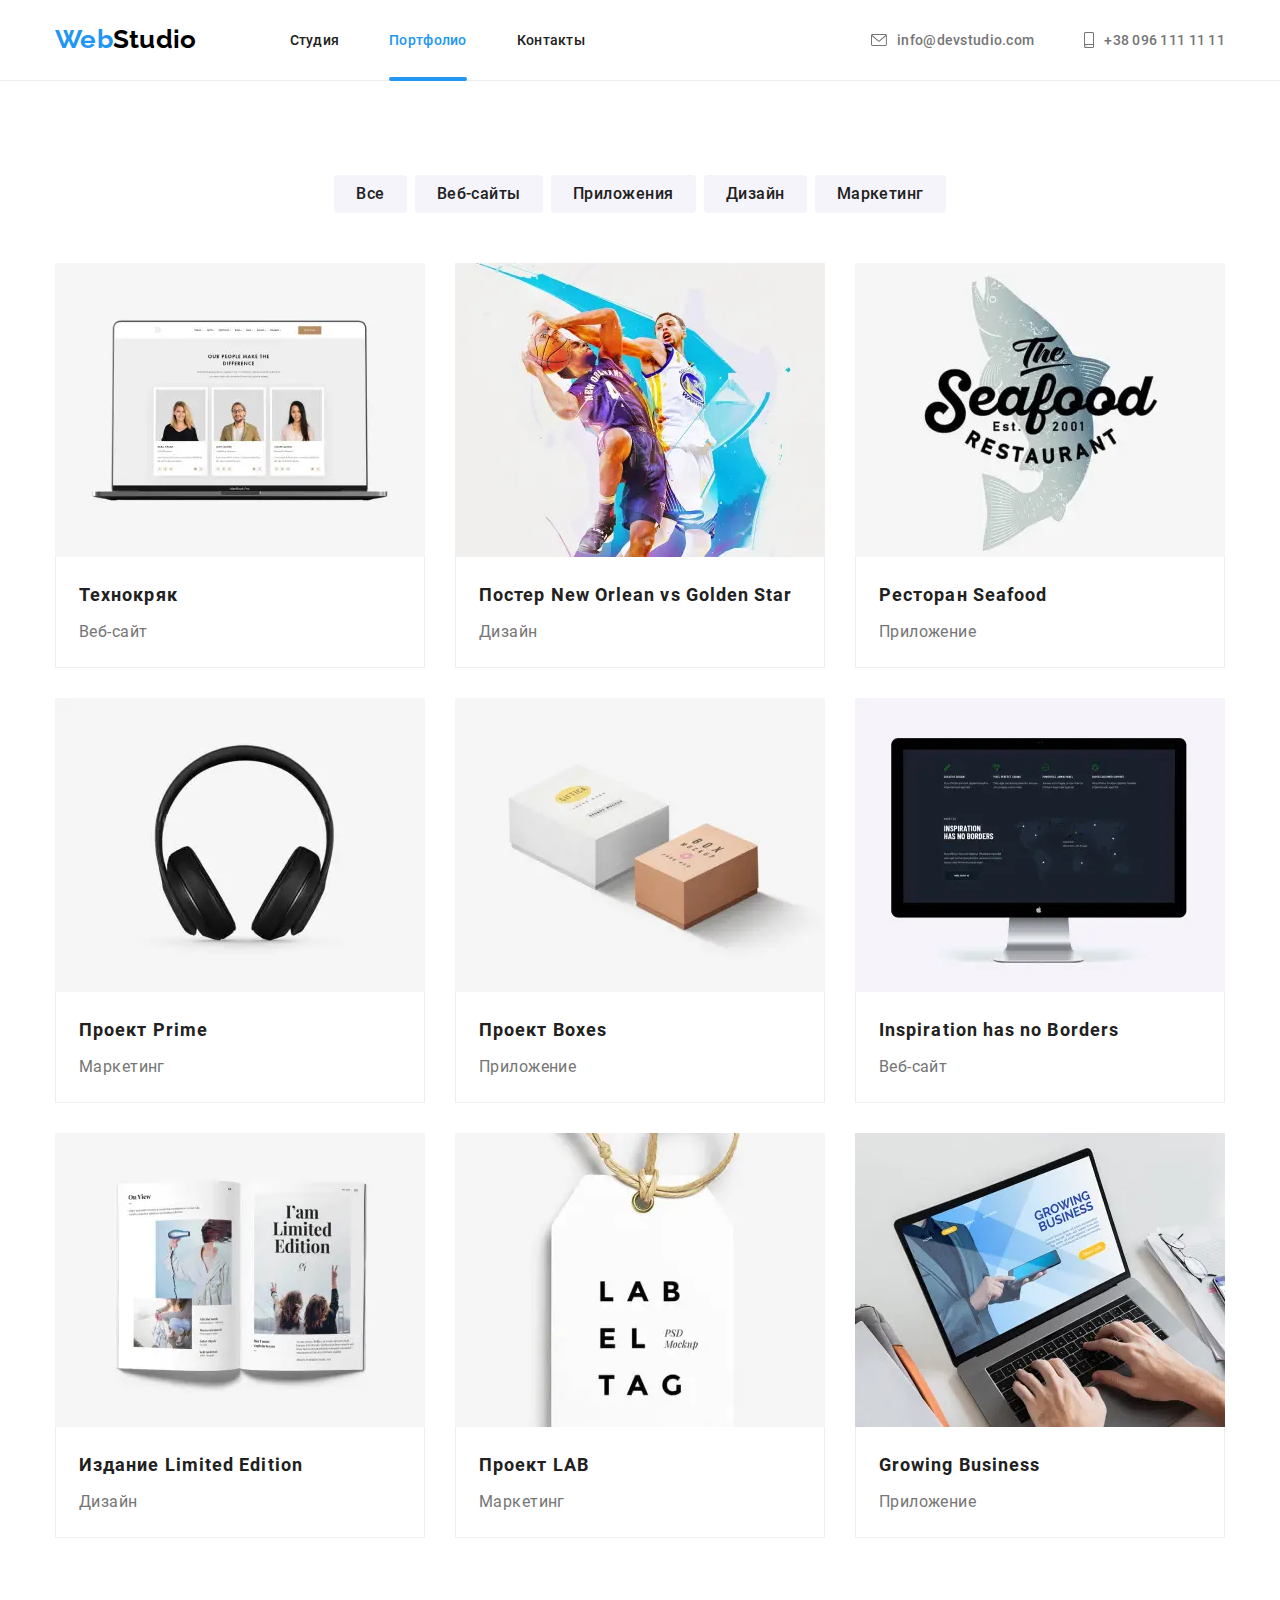
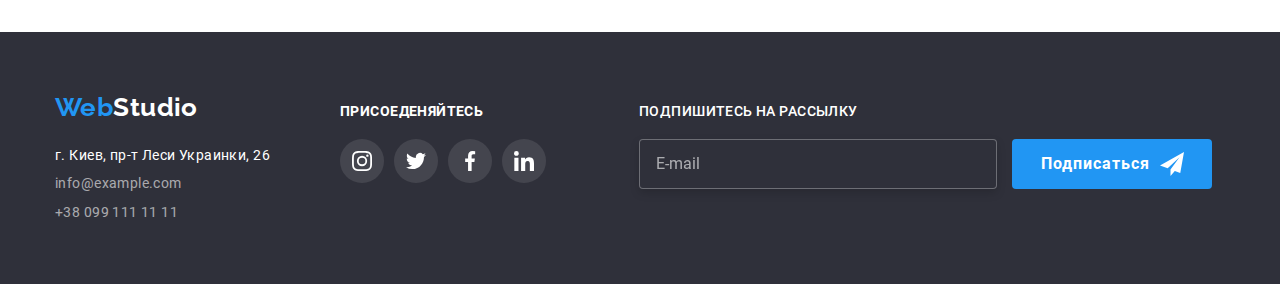
==== commit a3c9fdaa: "Отзывчивые изображения catalog" ====
--- a/portfolio.html
+++ b/portfolio.html
@@ -120,12 +120,56 @@
               <li class="catalog__item">
                 <a class="link" href="#">
                   <div class="catalog__description">
-                    <img
-                      class="catalog__image"
-                      src="./images/catalog/desktop/techno.jpg"
-                      alt="Сайт компании Технокряк"
-                      width="370"
-                    />
+                    <picture>
+                      <source
+                        srcset="
+                          ./images/catalog/mobile/techno.webp,
+                          ./images/catalog/mobile/techno@2x.webp 2x
+                        "
+                        type="image/webp"
+                        media="(max-width: 767px)"
+                      />
+                      <source
+                        srcset="
+                          ./images/catalog/tablet/techno.webp,
+                          ./images/catalog/tablet/techno@2x.webp 2x
+                        "
+                        type="image/webp"
+                        media="(max-width: 1199px)"
+                      />
+                      <source
+                        srcset="
+                          ./images/catalog/desktop/techno.webp,
+                          ./images/catalog/desktop/techno@2x.webp 2x
+                        "
+                        type="image/webp"
+                        media="(min-width: 1200px)"
+                      />
+                      <source
+                        srcset="
+                          ./images/catalog/mobile/techno.jpg,
+                          ./images/catalog/mobile/techno@2x.jpg 2x
+                        "
+                        media="(max-width: 767px)"
+                      />
+                      <source
+                        srcset="
+                          ./images/catalog/tablet/techno.jpg,
+                          ./images/catalog/tablet/techno@2x.jpg 2x
+                        "
+                        media="(max-width: 1199px)"
+                      />
+                      <source
+                        srcset="./images/catalog/desktop/techno@2x.jpg 2x"
+                        media="(min-width: 1200px)"
+                      />
+                      <img
+                        class="catalog__image"
+                        src="./images/catalog/desktop/techno.jpg"
+                        alt="Сайт компании Технокряк"
+                        width="370"
+                      />
+                    </picture>
                     <div class="catalog__description-pullout">
                       <p class="catalog__description-text">
                         Технокряк это современная площадка распространения
@@ -145,12 +189,58 @@
               <li class="catalog__item">
                 <a class="link" href="#">
                   <div class="catalog__description">
-                    <img
-                      class="catalog__image"
-                      src="./images/catalog/desktop/poster-orlean-star.jpg"
-                      alt="Игра New Orlean против Golden Star"
-                      width="370"
-                    />
+                    <picture>
+                      <source
+                        srcset="
+                          ./images/catalog/mobile/poster-orlean-star.webp,
+                          ./images/catalog/mobile/poster-orlean-star@2x.webp 2x
+                        "
+                        type="image/webp"
+                        media="(max-width: 767px)"
+                      />
+                      <source
+                        srcset="
+                          ./images/catalog/tablet/poster-orlean-star.webp,
+                          ./images/catalog/tablet/poster-orlean-star@2x.webp 2x
+                        "
+                        type="image/webp"
+                        media="(max-width: 1199px)"
+                      />
+                      <source
+                        srcset="
+                          ./images/catalog/desktop/poster-orlean-star.webp,
+                          ./images/catalog/desktop/poster-orlean-star@2x.webp 2x
+                        "
+                        type="image/webp"
+                        media="(min-width: 1200px)"
+                      />
+                      <source
+                        srcset="
+                          ./images/catalog/mobile/poster-orlean-star.jpg,
+                          ./images/catalog/mobile/poster-orlean-star@2x.jpg 2x
+                        "
+                        media="(max-width: 767px)"
+                      />
+                      <source
+                        srcset="
+                          ./images/catalog/tablet/poster-orlean-star.jpg,
+                          ./images/catalog/tablet/poster-orlean-star@2x.jpg 2x
+                        "
+                        media="(max-width: 1199px)"
+                      />
+                      <source
+                        srcset="
+                          ./images/catalog/desktop/poster-orlean-star@2x.jpg 2x
+                        "
+                        media="(min-width: 1200px)"
+                      />
+                      <img
+                        class="catalog__image"
+                        src="./images/catalog/desktop/poster-orlean-star.jpg"
+                        alt="Игра New Orlean против Golden Star"
+                        width="370"
+                      />
+                    </picture>
                     <div class="catalog__description-pullout">
                       <p class="catalog__description-text">
                         Технокряк это современная площадка распространения
@@ -172,12 +262,58 @@
               <li class="catalog__item">
                 <a class="link" href="#">
                   <div class="catalog__description">
-                    <img
-                      class="catalog__image"
-                      src="./images/catalog/desktop/restaurant-seafood.jpg"
-                      alt="Ресторан Seafood"
-                      width="370"
-                    />
+                    <picture>
+                      <source
+                        srcset="
+                          ./images/catalog/mobile/restaurant-seafood.webp,
+                          ./images/catalog/mobile/restaurant-seafood@2x.webp 2x
+                        "
+                        type="image/webp"
+                        media="(max-width: 767px)"
+                      />
+                      <source
+                        srcset="
+                          ./images/catalog/tablet/restaurant-seafood.webp,
+                          ./images/catalog/tablet/restaurant-seafood@2x.webp 2x
+                        "
+                        type="image/webp"
+                        media="(max-width: 1199px)"
+                      />
+                      <source
+                        srcset="
+                          ./images/catalog/desktop/restaurant-seafood.webp,
+                          ./images/catalog/desktop/restaurant-seafood@2x.webp 2x
+                        "
+                        type="image/webp"
+                        media="(min-width: 1200px)"
+                      />
+                      <source
+                        srcset="
+                          ./images/catalog/mobile/restaurant-seafood.jpg,
+                          ./images/catalog/mobile/restaurant-seafood@2x.jpg 2x
+                        "
+                        media="(max-width: 767px)"
+                      />
+                      <source
+                        srcset="
+                          ./images/catalog/tablet/restaurant-seafood.jpg,
+                          ./images/catalog/tablet/restaurant-seafood@2x.jpg 2x
+                        "
+                        media="(max-width: 1199px)"
+                      />
+                      <source
+                        srcset="
+                          ./images/catalog/desktop/restaurant-seafood@2x.jpg 2x
+                        "
+                        media="(min-width: 1200px)"
+                      />
+                      <img
+                        class="catalog__image"
+                        src="./images/catalog/desktop/restaurant-seafood.jpg"
+                        alt="Ресторан Seafood"
+                        width="370"
+                      />
+                    </picture>
                     <div class="catalog__description-pullout">
                       <p class="catalog__description-text">
                         Технокряк это современная площадка распространения
@@ -197,12 +333,56 @@
               <li class="catalog__item">
                 <a class="link" href="#">
                   <div class="catalog__description">
-                    <img
-                      class="catalog__image"
-                      src="./images/catalog/desktop/prime.jpg"
-                      alt="Проект Prime"
-                      width="370"
-                    />
+                    <picture>
+                      <source
+                        srcset="
+                          ./images/catalog/mobile/prime.webp,
+                          ./images/catalog/mobile/prime@2x.webp 2x
+                        "
+                        type="image/webp"
+                        media="(max-width: 767px)"
+                      />
+                      <source
+                        srcset="
+                          ./images/catalog/tablet/prime.webp,
+                          ./images/catalog/tablet/prime@2x.webp 2x
+                        "
+                        type="image/webp"
+                        media="(max-width: 1199px)"
+                      />
+                      <source
+                        srcset="
+                          ./images/catalog/desktop/prime.webp,
+                          ./images/catalog/desktop/prime@2x.webp 2x
+                        "
+                        type="image/webp"
+                        media="(min-width: 1200px)"
+                      />
+                      <source
+                        srcset="
+                          ./images/catalog/mobile/prime.jpg,
+                          ./images/catalog/mobile/prime@2x.jpg 2x
+                        "
+                        media="(max-width: 767px)"
+                      />
+                      <source
+                        srcset="
+                          ./images/catalog/tablet/prime.jpg,
+                          ./images/catalog/tablet/prime@2x.jpg 2x
+                        "
+                        media="(max-width: 1199px)"
+                      />
+                      <source
+                        srcset="./images/catalog/mobile/prime@2x.jpg 2x"
+                        media="(min-width: 1200px)"
+                      />
+                      <img
+                        class="catalog__image"
+                        src="./images/catalog/mobile/prime.jpg"
+                        alt="Проект Prime"
+                        width="370"
+                      />
+                    </picture>
                     <div class="catalog__description-pullout">
                       <p class="catalog__description-text">
                         Технокряк это современная площадка распространения
@@ -222,12 +402,56 @@
               <li class="catalog__item">
                 <a class="link" href="#">
                   <div class="catalog__description">
-                    <img
-                      class="catalog__image"
-                      src="./images/catalog/desktop/boxes.jpg"
-                      alt="Проект Boxes"
-                      width="370"
-                    />
+                    <picture>
+                      <source
+                        srcset="
+                          ./images/catalog/mobile/boxes.webp,
+                          ./images/catalog/mobile/boxes@2x.webp 2x
+                        "
+                        type="image/webp"
+                        media="(max-width: 767px)"
+                      />
+                      <source
+                        srcset="
+                          ./images/catalog/tablet/boxes.webp,
+                          ./images/catalog/tablet/boxes@2x.webp 2x
+                        "
+                        type="image/webp"
+                        media="(max-width: 1199px)"
+                      />
+                      <source
+                        srcset="
+                          ./images/catalog/desktop/boxes.webp,
+                          ./images/catalog/desktop/boxes@2x.webp 2x
+                        "
+                        type="image/webp"
+                        media="(min-width: 1200px)"
+                      />
+                      <source
+                        srcset="
+                          ./images/catalog/mobile/boxes.jpg,
+                          ./images/catalog/mobile/boxes@2x.jpg 2x
+                        "
+                        media="(max-width: 767px)"
+                      />
+                      <source
+                        srcset="
+                          ./images/catalog/tablet/boxes.jpg,
+                          ./images/catalog/tablet/boxes@2x.jpg 2x
+                        "
+                        media="(max-width: 1199px)"
+                      />
+                      <source
+                        srcset="./images/catalog/desktop/boxes@2x.jpg 2x"
+                        media="(min-width: 1200px)"
+                      />
+                      <img
+                        class="catalog__image"
+                        src="./images/catalog/desktop/boxes.jpg"
+                        alt="Проект Boxes"
+                        width="370"
+                      />
+                    </picture>
                     <div class="catalog__description-pullout">
                       <p class="catalog__description-text">
                         Технокряк это современная площадка распространения
@@ -247,12 +471,56 @@
               <li class="catalog__item">
                 <a class="link" href="#">
                   <div class="catalog__description">
-                    <img
-                      class="catalog__image"
-                      src="./images/catalog/desktop/inspiration.jpg"
-                      alt="У вдохновения нет границ"
-                      width="370"
-                    />
+                    <picture>
+                      <source
+                        srcset="
+                          ./images/catalog/mobile/inspiration.webp,
+                          ./images/catalog/mobile/inspiration@2x.webp 2x
+                        "
+                        type="image/webp"
+                        media="(max-width: 767px)"
+                      />
+                      <source
+                        srcset="
+                          ./images/catalog/tablet/inspiration.webp,
+                          ./images/catalog/tablet/inspiration@2x.webp 2x
+                        "
+                        type="image/webp"
+                        media="(max-width: 1199px)"
+                      />
+                      <source
+                        srcset="
+                          ./images/catalog/desktop/inspiration.webp,
+                          ./images/catalog/desktop/inspiration@2x.webp 2x
+                        "
+                        type="image/webp"
+                        media="(min-width: 1200px)"
+                      />
+                      <source
+                        srcset="
+                          ./images/catalog/mobile/inspiration.jpg,
+                          ./images/catalog/mobile/inspiration@2x.jpg 2x
+                        "
+                        media="(max-width: 767px)"
+                      />
+                      <source
+                        srcset="
+                          ./images/catalog/tablet/inspiration.jpg,
+                          ./images/catalog/tablet/inspiration@2x.jpg 2x
+                        "
+                        media="(max-width: 1199px)"
+                      />
+                      <source
+                        srcset="./images/catalog/desktop/inspiration@2x.jpg 2x"
+                        media="(min-width: 1200px)"
+                      />
+                      <img
+                        class="catalog__image"
+                        src="./images/catalog/desktop/inspiration.jpg"
+                        alt="У вдохновения нет границ"
+                        width="370"
+                      />
+                    </picture>
                     <div class="catalog__description-pullout">
                       <p class="catalog__description-text">
                         Технокряк это современная площадка распространения
@@ -272,12 +540,58 @@
               <li class="catalog__item">
                 <a class="link" href="#">
                   <div class="catalog__description">
-                    <img
-                      class="catalog__image"
-                      src="./images/catalog/desktop/limited-edition.jpg"
-                      alt="Издание Limited Edition"
-                      width="370"
-                    />
+                    <picture>
+                      <source
+                        srcset="
+                          ./images/catalog/mobile/limited-edition.webp,
+                          ./images/catalog/mobile/limited-edition@2x.webp 2x
+                        "
+                        type="image/webp"
+                        media="(max-width: 767px)"
+                      />
+                      <source
+                        srcset="
+                          ./images/catalog/tablet/limited-edition.webp,
+                          ./images/catalog/tablet/limited-edition@2x.webp 2x
+                        "
+                        type="image/webp"
+                        media="(max-width: 1199px)"
+                      />
+                      <source
+                        srcset="
+                          ./images/catalog/desktop/limited-edition.webp,
+                          ./images/catalog/desktop/limited-edition@2x.webp 2x
+                        "
+                        type="image/webp"
+                        media="(min-width: 1200px)"
+                      />
+                      <source
+                        srcset="
+                          ./images/catalog/mobile/limited-edition.jpg,
+                          ./images/catalog/mobile/limited-edition@2x.jpg 2x
+                        "
+                        media="(max-width: 767px)"
+                      />
+                      <source
+                        srcset="
+                          ./images/catalog/tablet/limited-edition.jpg,
+                          ./images/catalog/tablet/limited-edition@2x.jpg 2x
+                        "
+                        media="(max-width: 1199px)"
+                      />
+                      <source
+                        srcset="
+                          ./images/catalog/desktop/limited-edition@2x.jpg 2x
+                        "
+                        media="(min-width: 1200px)"
+                      />
+                      <img
+                        class="catalog__image"
+                        src="./images/catalog/desktop/limited-edition.jpg"
+                        alt="Издание Limited Edition"
+                        width="370"
+                      />
+                    </picture>
                     <div class="catalog__description-pullout">
                       <p class="catalog__description-text">
                         Технокряк это современная площадка распространения
@@ -297,12 +611,56 @@
               <li class="catalog__item">
                 <a class="link" href="#">
                   <div class="catalog__description">
-                    <img
-                      class="catalog__image"
-                      src="./images/catalog/desktop/lab.jpg"
-                      alt="Проект LAB"
-                      width="370"
-                    />
+                    <picture>
+                      <source
+                        srcset="
+                          ./images/catalog/mobile/lab.webp,
+                          ./images/catalog/mobile/lab@2x.webp 2x
+                        "
+                        type="image/webp"
+                        media="(max-width: 767px)"
+                      />
+                      <source
+                        srcset="
+                          ./images/catalog/tablet/lab.webp,
+                          ./images/catalog/tablet/lab@2x.webp 2x
+                        "
+                        type="image/webp"
+                        media="(max-width: 1199px)"
+                      />
+                      <source
+                        srcset="
+                          ./images/catalog/desktop/lab.webp,
+                          ./images/catalog/desktop/lab@2x.webp 2x
+                        "
+                        type="image/webp"
+                        media="(min-width: 1200px)"
+                      />
+                      <source
+                        srcset="
+                          ./images/catalog/mobile/lab.jpg,
+                          ./images/catalog/mobile/lab@2x.jpg 2x
+                        "
+                        media="(max-width: 767px)"
+                      />
+                      <source
+                        srcset="
+                          ./images/catalog/tablet/lab.jpg,
+                          ./images/catalog/tablet/lab@2x.jpg 2x
+                        "
+                        media="(max-width: 1199px)"
+                      />
+                      <source
+                        srcset="./images/catalog/desktop/lab@2x.jpg 2x"
+                        media="(min-width: 1200px)"
+                      />
+                      <img
+                        class="catalog__image"
+                        src="./images/catalog/desktop/lab.jpg"
+                        alt="Проект LAB"
+                        width="370"
+                      />
+                    </picture>
                     <div class="catalog__description-pullout">
                       <p class="catalog__description-text">
                         Технокряк это современная площадка распространения
@@ -322,12 +680,58 @@
               <li class="catalog__item">
                 <a class="link" href="#">
                   <div class="catalog__description">
-                    <img
-                      class="catalog__image"
-                      src="./images/catalog/desktop/growing-business.jpg"
-                      alt="Растущий бизнес"
-                      width="370"
-                    />
+                    <picture>
+                      <source
+                        srcset="
+                          ./images/catalog/mobile/growing-business.webp,
+                          ./images/catalog/mobile/growing-business@2x.webp 2x
+                        "
+                        type="image/webp"
+                        media="(max-width: 767px)"
+                      />
+                      <source
+                        srcset="
+                          ./images/catalog/tablet/growing-business.webp,
+                          ./images/catalog/tablet/growing-business@2x.webp 2x
+                        "
+                        type="image/webp"
+                        media="(max-width: 1199px)"
+                      />
+                      <source
+                        srcset="
+                          ./images/catalog/desktop/growing-business.webp,
+                          ./images/catalog/desktop/growing-business@2x.webp 2x
+                        "
+                        type="image/webp"
+                        media="(min-width: 1200px)"
+                      />
+                      <source
+                        srcset="
+                          ./images/catalog/mobile/growing-business.jpg,
+                          ./images/catalog/mobile/growing-business@2x.jpg 2x
+                        "
+                        media="(max-width: 767px)"
+                      />
+                      <source
+                        srcset="
+                          ./images/catalog/tablet/growing-business.jpg,
+                          ./images/catalog/tablet/growing-business@2x.jpg 2x
+                        "
+                        media="(max-width: 1199px)"
+                      />
+                      <source
+                        srcset="
+                          ./images/catalog/desktop/growing-business@2x.jpg 2x
+                        "
+                        media="(min-width: 1200px)"
+                      />
+                      <img
+                        class="catalog__image"
+                        src="./images/catalog/desktop/growing-business.jpg"
+                        alt="Растущий бизнес"
+                        width="370"
+                      />
+                    </picture>
                     <div class="catalog__description-pullout">
                       <p class="catalog__description-text">
                         Технокряк это современная площадка распространения
--- a/css/main.min.css
+++ b/css/main.min.css
@@ -1,3 +1,3 @@
 /*! modern-normalize v1.0.0 | MIT License | https://github.com/sindresorhus/modern-normalize */*,*::before,*::after{box-sizing:border-box}:root{-moz-tab-size:4;tab-size:4}html{line-height:1.15;-webkit-text-size-adjust:100%}body{margin:0}body{font-family:system-ui,-apple-system,"Segoe UI",Roboto,Helvetica,Arial,sans-serif,"Apple Color Emoji","Segoe UI Emoji"}hr{height:0;color:inherit}abbr[title]{text-decoration:underline dotted}b,strong{font-weight:bolder}code,kbd,samp,pre{font-family:ui-monospace, SFMono-Regular, Consolas, "Liberation Mono", Menlo,- monospace;font-size:1em}small{font-size:80%}sub,sup{font-size:75%;line-height:0;position:relative;vertical-align:baseline}sub{bottom:-0.25em}sup{top:-0.5em}table{text-indent:0;border-color:inherit}button,input,optgroup,select,textarea{font-family:inherit;font-size:100%;line-height:1.15;margin:0}button,select{text-transform:none}button,[type="button"],[type="reset"],[type="submit"]{-webkit-appearance:button}::-moz-focus-inner{border-style:none;padding:0}:-moz-focusring{outline:1px dotted ButtonText}:-moz-ui-invalid{box-shadow:none}legend{padding:0}progress{vertical-align:baseline}::-webkit-inner-spin-button,::-webkit-outer-spin-button{height:auto}[type="search"]{-webkit-appearance:textfield;outline-offset:-2px}::-webkit-search-decoration{-webkit-appearance:none}::-webkit-file-upload-button{-webkit-appearance:button;font:inherit}summary{display:list-item}@font-face{font-family:"Raleway";font-style:normal;font-weight:700;src:url("../fonts/raleway-v17-latin_cyrillic-700.eot");src:local(""),url("../fonts/raleway-v17-latin_cyrillic-700.eot?#iefix") format("embedded-opentype"),url("../fonts/raleway-v17-latin_cyrillic-700.woff2") format("woff2"),url("../fonts/raleway-v17-latin_cyrillic-700.woff") format("woff"),url("../fonts/raleway-v17-latin_cyrillic-700.ttf") format("truetype"),url("../fonts/raleway-v17-latin_cyrillic-700.svg#Raleway") format("svg")}@font-face{font-family:"Roboto";font-style:normal;font-weight:400;src:url("../fonts/roboto-v20-latin_cyrillic-regular.eot");src:local("Roboto"),local("Roboto-Regular"),url("../fonts/roboto-v20-latin_cyrillic-regular.eot?#iefix") format("embedded-opentype"),url("../fonts/roboto-v20-latin_cyrillic-regular.woff2") format("woff2"),url("../fonts/roboto-v20-latin_cyrillic-regular.woff") format("woff"),url("../fonts/roboto-v20-latin_cyrillic-regular.ttf") format("truetype"),url("../fonts/roboto-v20-latin_cyrillic-regular.svg#Roboto") format("svg")}@font-face{font-family:"Roboto";font-style:normal;font-weight:500;src:url("../fonts/roboto-v20-latin_cyrillic-500.eot");src:local("Roboto Medium"),local("Roboto-Medium"),url("../fonts/roboto-v20-latin_cyrillic-500.eot?#iefix") format("embedded-opentype"),url("../fonts/roboto-v20-latin_cyrillic-500.woff2") format("woff2"),url("../fonts/roboto-v20-latin_cyrillic-500.woff") format("woff"),url("../fonts/roboto-v20-latin_cyrillic-500.ttf") format("truetype"),url("../fonts/roboto-v20-latin_cyrillic-500.svg#Roboto") format("svg")}@font-face{font-family:"Roboto";font-style:normal;font-weight:700;src:url("../fonts/roboto-v20-latin_cyrillic-700.eot");src:local("Roboto Bold"),local("Roboto-Bold"),url("../fonts/roboto-v20-latin_cyrillic-700.eot?#iefix") format("embedded-opentype"),url("../fonts/roboto-v20-latin_cyrillic-700.woff2") format("woff2"),url("../fonts/roboto-v20-latin_cyrillic-700.woff") format("woff"),url("../fonts/roboto-v20-latin_cyrillic-700.ttf") format("truetype"),url("../fonts/roboto-v20-latin_cyrillic-700.svg#Roboto") format("svg")}@font-face{font-family:"Roboto";font-style:normal;font-weight:900;src:url("../fonts/roboto-v20-latin_cyrillic-900.eot");src:local("Roboto Black"),local("Roboto-Black"),url("../fonts/roboto-v20-latin_cyrillic-900.eot?#iefix") format("embedded-opentype"),url("../fonts/roboto-v20-latin_cyrillic-900.woff2") format("woff2"),url("../fonts/roboto-v20-latin_cyrillic-900.woff") format("woff"),url("../fonts/roboto-v20-latin_cyrillic-900.ttf") format("truetype"),url("../fonts/roboto-v20-latin_cyrillic-900.svg#Roboto") format("svg")}html{font-size:calc((10 / 16) * 100%)}.page{background-color:#fff;color:#757575;font-family:Roboto, sans-serif;font-style:normal;font-weight:400;font-size:1.4rem;line-height:calc(24 / 14);letter-spacing:0.03em}.list{padding:0;margin:0;list-style:none}.link{text-decoration:none}.visually-hidden{position:absolute;width:1px;height:1px;margin:-1px;border:0;padding:0;white-space:nowrap;clip-path:inset(100%);clip:rect(0 0 0 0);overflow:hidden}.flexbox{display:flex}.container{width:100%;margin-left:auto;margin-right:auto;padding-left:15px;padding-right:15px}@media (min-width: 480px){.container{width:480px}}@media (min-width: 768px){.container{width:768px}}@media (min-width: 1200px){.container{width:1200px}}.logo{display:block;font-size:2.4rem;line-height:calc(28 / 24);color:#000000;font-family:Raleway, sans-serif;font-weight:700}@media (max-width: 767px){.logo{padding-top:16px;padding-bottom:16px}}@media (min-width: 768px){.logo{padding-top:26px;padding-bottom:26px}}@media (min-width: 1200px){.logo{padding-top:24px;padding-bottom:24px;font-size:2.6rem;line-height:calc(31 / 26)}}.logo .link{display:block}.logo__accent{color:#2196f3}.button{font-family:inherit}.menu__button{margin:0;padding:0;border:0;background-color:transparent}@media (max-width: 767px){.menu__button{width:40px;height:40px}}@media (min-width: 768px){.menu__button{display:none}}.menu__button.is-open .menu__icon-close{display:block}.menu__button.is-open .menu__icon-open{display:none}.menu__icon-close{display:none}.menu__button-image{width:24px;height:16px;fill:#212121;transition-property:fill;transition-duration:250ms;transition-timing-function:cubic-bezier(0.4, 0, 0.2, 1)}@media (min-width: 768px){.menu__button-image{display:none}}.menu__button-image:hover,.menu__button-image :focus{fill:#2196f3;cursor:pointer}.banner__button,.modal__form-button,.subscription__button{min-width:200px;height:50px;padding-top:10px;padding-left:32px;padding-right:32px;padding-bottom:10px;border:none;border-radius:4px;background-color:#2196f3;color:#fff;font-weight:700;font-size:1.6rem;line-height:calc(30 / 16);letter-spacing:0.06em;cursor:pointer}.banner__button:hover,.modal__form-button:hover,.subscription__button:hover{background-color:#188ce8}.subscription__button{position:relative;padding-left:29px;text-align:start;transition-property:background-color;transition-duration:250ms;transition-timing-function:cubic-bezier(0.4, 0, 0.2, 1)}.subscription__button::after{position:absolute;top:50%;right:28px;transform:translateY(-50%);display:block;content:"";width:24px;height:24px;background-image:url(../images/svg/icon-send.svg)}.button-close{position:absolute;top:8px;right:8px;display:flex;justify-content:center;align-items:center;width:30px;height:30px;border:1px solid rgba(0,0,0,0.1);border-radius:50%;background-color:#fff;transition-property:fill;transition-duration:250ms;transition-timing-function:cubic-bezier(0.4, 0, 0.2, 1);cursor:pointer}.button-close:hover{fill:#2196f3}.button-close__svg{width:11px;height:11px}.modal__form-button{margin-top:30px;margin-left:auto;margin-right:auto;box-shadow:0px 4px 4px rgba(0,0,0,0.15);transition-property:background-color;transition-duration:250ms;transition-timing-function:cubic-bezier(0.4, 0, 0.2, 1)}.filter__btn{padding:6px 22px;border:transparent;border-radius:4px;background-color:#f5f4fa;color:#212121;font-weight:500;font-size:1.6rem;line-height:calc(26 / 16);letter-spacing:0.03em;cursor:pointer;transition-property:background-color;transition-duration:250ms;transition-timing-function:cubic-bezier(0.4, 0, 0.2, 1)}.filter__btn:hover,.filter__btn:focus,.filter__btn:active{outline-color:transparent;outline-width:0;box-shadow:0px 3px 1px rgba(0,0,0,0.1),0px 1px 2px rgba(0,0,0,0.08),0px 2px 2px rgba(0,0,0,0.12);background-color:#2196f3;color:#fff}.menu{font-weight:500;line-height:calc(16 / 14);letter-spacing:0.02em;border-bottom:1px solid #ececec}@media (max-width: 767px){.menu{font-size:1.8rem;line-height:calc(21 / 18)}}.menu__box{position:relative;display:flex;padding-left:15px;padding-right:15px}@media (max-width: 767px){.menu__box{align-items:baseline;justify-content:space-between}}@media (min-width: 1200px){.nav{display:flex}}.site-nav{display:flex;flex-direction:column;align-items:center}@media (max-width: 767px){.site-nav{margin-bottom:48px}}@media (min-width: 768px){.site-nav{flex-direction:row;margin-left:88px}}@media (min-width: 1200px){.site-nav{margin-left:93px}}.site-nav__item{position:relative}@media (max-width: 767px){.site-nav__item:not(:last-child){margin-bottom:16px}}@media (min-width: 768px){.site-nav__item:not(:last-child){margin-right:50px}}.site-nav__item .site-nav__link--active::after{position:absolute;width:100%;height:4px;bottom:-1px;display:block;content:"";background-color:#2196f3;border-radius:2px}.site-nav__link{display:block;padding-top:32px;padding-bottom:32px;color:#212121;transition-property:color;transition-duration:250ms;transition-timing-function:cubic-bezier(0.4, 0, 0.2, 1)}@media (max-width: 767px){.site-nav__link{padding-top:12px;padding-bottom:12px}}.site-nav__link:hover,.site-nav__link:focus{color:#2196f3}.site-nav__link--active{color:#2196f3}@media (min-width: 768px){.communications{display:flex;margin-left:84px}}@media screen and (min-width: 768px) and (max-width: 1199px){.communications{flex-direction:column;justify-content:center}}@media (min-width: 1200px){.communications{margin-left:auto}}@media (max-width: 767px){.communications__item+.communications__item{margin-top:12px}}@media (min-width: 1200px){.communications__item+.communications__item{margin-left:50px}}.communications__link{color:#757575;transition-property:color;transition-duration:250ms;transition-timing-function:cubic-bezier(0.4, 0, 0.2, 1)}@media screen and (min-width: 768px) and (max-width: 1199px){.communications__link{display:block;padding-top:5px;padding-bottom:5px;font-size:1.2rem;line-height:calc(14 / 12)}}@media (min-width: 1200px){.communications__link{display:inline-flex;align-items:center;padding-top:32px;padding-bottom:32px}}.communications__link:hover,.communications__link:focus{color:#2196f3}.communications__link:hover .communications__icon{fill:#2196f3}.communications__icon{margin-right:8px;fill:#757575}@media (min-width: 1200px){.communications__icon{margin-right:10px}}.communications__envelope{width:14px;height:10px}@media (min-width: 1200px){.communications__envelope{width:16px;height:12px}}.communications__smartphone{width:10px;height:14px}@media (min-width: 1200px){.communications__smartphone{height:16px}}@media (max-width: 767px){.menu-mobile{display:none;position:absolute;top:101%;left:0;z-index:1;width:100%;height:393px;background-color:#fff;padding-top:48px;padding-bottom:64px;text-align:center}}@media (max-width: 767px){.menu-mobile.is-open{display:block}}@media (min-width: 768px){.menu-mobile{display:flex}}@media (min-width: 1200px){.menu-mobile{width:100%}}.banner{display:flex;flex-direction:column;justify-content:center;align-items:center;margin-left:auto;margin-right:auto;background-color:#2f303a;background-image:linear-gradient(to right, rgba(47,48,58,0.4), rgba(47,48,58,0.4)),url(../images/banner/desktop/banner.jpg);background-position:center}@media (max-width: 479px){.banner{display:block;padding-top:118px;padding-bottom:118px}}@media (min-width: 480px){.banner{max-width:480px;height:400px}}@media (min-width: 768px){.banner{max-width:768px;height:400px}}@media (min-width: 1200px){.banner{max-width:1600px;height:600px}}.banner .container{text-align:center}.banner__title{max-width:360px;margin-top:0;margin-left:auto;margin-right:auto;margin-bottom:30px;color:#fff;font-weight:900;font-size:2.6rem;line-height:calc(42 / 26);letter-spacing:0.06em;text-transform:uppercase}@media (min-width: 1200px){.banner__title{max-width:696px;font-size:4.4rem;line-height:calc(60 / 44)}}.section__title{margin-top:0;margin-bottom:0;color:#212121;font-weight:700;font-size:2.8rem;line-height:calc(33 / 28);text-align:center}@media (min-width: 1200px){.section__title{font-size:3.6rem;line-height:calc(42 / 36)}}.feature{padding:60px 15px}@media (min-width: 1200px){.feature{padding:0 15px}}@media (min-width: 768px){.feature__list{display:flex;flex-wrap:wrap}}@media (min-width: 1200px){.feature__list{display:flex;padding-top:94px}}.feature__title{margin-top:0;margin-bottom:10px;color:#212121;font-weight:700;font-size:1.4rem;line-height:calc(16 / 14);text-transform:uppercase}@media (max-width: 767px){.feature__title{text-align:center}}.feature__item{width:100%}.feature__item:not(:last-child){margin-bottom:30px}@media (min-width: 1200px){.feature__item:not(:last-child){margin-right:30px;margin-bottom:0}}@media (min-width: 768px){.feature__item{width:calc((100% - 15px * 2) / 2)}.feature__item:nth-last-child(2){margin-bottom:0}.feature__item:nth-child(2n){margin-left:30px}}@media (min-width: 1200px){.feature__item{width:calc((100% - 30px * 3) / 4);padding-bottom:3px}.feature__item:nth-child(2n){margin-left:0}}.feature__item::before{display:block;margin-bottom:30px;content:"";height:120px;background-color:#f5f4fa;border-radius:4px;background-repeat:no-repeat;background-position:center}.feature__icon-antenna::before{background-image:url(../images/svg/antenna.svg)}.feature__icon-clock::before{background-image:url(../images/svg/clock.svg)}.feature__icon-diagram::before{background-image:url(../images/svg/diagram.svg)}.feature__icon-astronaut::before{background-image:url(../images/svg/astronaut.svg)}.feature__text{margin-top:0;margin-bottom:0}.practice{display:none;padding-top:94px;padding-bottom:94px}@media (min-width: 1200px){.practice{display:block}}.practice__list{display:flex;margin-top:50px}.practice__box-inside{position:absolute;bottom:0;left:0;display:flex;justify-content:center;align-items:center;width:370px;height:70px;background-color:rgba(47,48,58,0.8)}.practice__image{display:block}.practice__item{position:relative;display:block;width:calc((100% - 30px * 2) / 3)}.practice__item:not(:last-child){margin-right:30px}.practice__text{margin-top:0;margin-bottom:0;font-weight:700;line-height:calc(16 / 14);text-align:center;text-transform:uppercase;color:#fff}.team{background-color:#f5f4fa}.team__box{padding:60px 15px}@media (min-width: 1200px){.team__box{padding-top:94px;padding-bottom:94px}}@media (min-width: 768px){.team__list{display:flex;flex-wrap:wrap}}@media (min-width: 1200px){.team__list{margin-top:20px}.team__list>.team__item:not(:last-child){margin-right:30px}}.team__item{display:block;margin-top:30px;text-align:center;box-shadow:0px 1px 3px rgba(0,0,0,0.12),0px 1px 1px rgba(0,0,0,0.14),0px 2px 1px rgba(0,0,0,0.2);border-radius:0px 0px 4px 4px;background-color:#fff}@media (min-width: 768px){.team__item{width:calc((100% - 15px * 2) / 2)}.team__item:nth-child(2n){margin-left:30px}}@media (min-width: 1200px){.team__item{padding-top:0;width:calc((100% - 30px * 3) / 4)}.team__item:nth-child(2n){margin-left:0}}.team__image{display:block}@media (max-width: 1199px){.team__image{width:100%}}.team__text{padding-top:30px;padding-bottom:16px}.team__title{margin-top:0;margin-bottom:10px;color:#212121;font-weight:500;font-size:1.6rem;line-height:1.19}.team__career{margin-top:0;margin-bottom:0;font-size:1.6rem;line-height:calc(19 / 16)}.team-social{display:flex;justify-content:center;align-items:center}.team-social__item{margin-bottom:30px}.team-social__item+.team-social__item{margin-left:10px}.team-social__link{display:inline-flex;justify-content:center;align-items:center;width:44px;height:44px;fill:#757575;border-radius:50%;color:#757575;transition-property:background-color, fill, color;transition-duration:250ms;transition-timing-function:cubic-bezier(0.4, 0, 0.2, 1)}.team-social__link:hover,.team-social__link:focus{background-color:#2196f3;color:#fff;fill:#fff}.team-social__instagram,.team-social__twitter,.team-social__facebook,.team-social__linkedin{width:20px;height:20px}.clients{padding:60px 15px}@media (min-width: 1200px){.clients{padding-top:94px;padding-bottom:94px}}.clients__title{margin-top:0;margin-bottom:30px}@media (min-width: 1200px){.clients__title{margin-bottom:50px}}.clients__list{display:flex;flex-wrap:wrap;justify-content:center}@media (min-width: 480px){.clients__list{margin:-15px}}.clients__item{display:flex;margin:15px}@media (max-width: 479px){.clients__item{justify-content:center;width:calc(100% - 30px * 2)}}@media (min-width: 480px){.clients__item{display:flex;margin:15px}}@media (min-width: 768px){.clients__item{width:calc((100% - 30px * 3) / 3)}}@media (min-width: 1200px){.clients__item{width:calc((100% - 30px * 6) / 6)}}.clients__item:nth-child(1) .clients__company{width:44px;height:49px}.clients__item:nth-child(2) .clients__company{width:40px;height:52px}.clients__item:nth-child(3) .clients__company{width:41px;height:43px}.clients__item:nth-child(4) .clients__company{width:80px;height:42px}.clients__item:nth-child(5) .clients__company{width:59px;height:47px}.clients__item:nth-child(6) .clients__company{width:88px;height:45px}.client-icon{fill:#afb1b8;transition-property:fill;transition-duration:250ms;transition-timing-function:cubic-bezier(0.4, 0, 0.2, 1)}.clients__link{display:inline-flex;justify-content:center;align-items:center;width:210px;height:90px;border:1px solid #afb1b8;border-radius:4px;transition-property:border-color;transition-duration:250ms;transition-timing-function:cubic-bezier(0.4, 0, 0.2, 1)}@media (min-width: 768px){.clients__link{width:226px}}@media (min-width: 1200px){.clients__link{width:170px}}.clients__link:hover{border:1px solid #2196f3}.clients__link:hover .client-icon{fill:#2196f3}.footer{padding-top:60px;padding-bottom:60px;background-color:#2f303a;color:#ffffff}.footer .logo{display:block;padding-top:0;padding-bottom:0;margin-bottom:20px}.footer__box{display:flex;flex-direction:column;align-items:center}@media (min-width: 768px){.footer__box{flex-direction:row}}@media (min-width: 768px) and (max-width: 1199px){.footer__box{flex-wrap:wrap;align-items:baseline}}@media (min-width: 1200px){.footer__box{align-items:baseline}}@media (min-width: 768px) and (max-width: 1199px){.subscription{margin-top:60px;margin-left:25%}}@media (max-width: 1199px){.subscription{text-align:center}}.subscription__title{margin-top:0;margin-bottom:20px;font-weight:500;font-size:1.4rem;line-height:calc(16 / 14);text-transform:uppercase}.subscription__input{width:358px;height:50px;padding-top:13px;padding-left:16px;padding-bottom:13px;border:1px solid rgba(255,255,255,0.3);filter:drop-shadow(0px 4px 4px rgba(0,0,0,0.15));border-radius:4px;background-color:#2f303a;font-size:1.6rem;line-height:calc(20 / 16);color:#fff}@media (max-width: 1199px){.subscription__input{display:block;margin-bottom:20px}}@media (min-width: 1200px){.subscription__input{margin-right:12px}}.subscription__input::placeholder{font-size:1.6rem;line-height:calc(20 / 16);color:rgba(255,255,255,0.6)}.subscription__input:not(:placeholder-shown):focus:invalid{outline-color:red}.main-address{max-width:231px}@media (min-width: 768px) and (max-width: 1199px){.main-address{margin-right:165px;margin-left:61px}}@media (max-width: 1199px){.main-address{text-align:center}}@media (min-width: 1200px){.main-address{margin-right:70px}}.main-address__text{margin-top:0;margin-bottom:0;color:#ffffff}.address{font-style:normal}.address__link{color:rgba(255,255,255,0.6);transition-property:color;transition-duration:250ms;transition-timing-function:cubic-bezier(0.4, 0, 0.2, 1)}.address__link:hover,.address__link:focus{color:#2196f3}.address__item+.address__item{margin-top:3.5px}@media (min-width: 1200px){.address__item+.address__item{margin-top:4.5px}}.address__text{margin-top:0;margin-bottom:0}@media (max-width: 767px){.social{margin-top:60px;margin-bottom:60px}}@media (max-width: 1199px){.social{text-align:center}}@media (min-width: 1200px){.social{margin-right:93px}}.social__title{margin-top:0;margin-bottom:20px;color:#fff;font-weight:700;font-size:1.4rem;line-height:calc(16 / 14);text-transform:uppercase}.social__list{display:flex}.social__item{height:44px}.social__item+.social__item{margin-left:10px}.social__link{display:inline-block;width:44px;height:44px;border-radius:50%;background-color:rgba(255,255,255,0.1);background-repeat:no-repeat;background-position:center;transition-property:background-color;transition-duration:250ms;transition-timing-function:cubic-bezier(0.4, 0, 0.2, 1)}.social__link:hover,.social__link:focus{background-color:#2196f3}.social__instagram-link{background-image:url(../images/svg/instagram.svg)}.social__twitter-link{background-image:url(../images/svg/twitter.svg)}.social__facebook-link{background-image:url(../images/svg/facebook.svg)}.social__linkedin-link{background-image:url(../images/svg/linkedin.svg)}.filter{padding-top:60px;padding-bottom:60px}@media (min-width: 1200px){.filter{padding-top:94px;padding-bottom:94px}}.filter__button{display:flex}@media (max-width: 767px){.filter__button{flex-wrap:wrap}}@media (min-width: 768px){.filter__button{justify-content:center}}.filter__item{display:block}.filter__item:not(:last-child){margin-right:8px}@media (max-width: 767px){.filter__item{margin-bottom:15px}}.catalog{padding-top:35px}@media screen and (min-width: 768px) and (max-width: 1199px){.catalog{padding-top:30px}}@media (min-width: 1200px){.catalog{padding-top:50px}}.catalog__list{display:flex;flex-wrap:wrap}.catalog__image{display:block}@media (max-width: 767px){.catalog__image{width:100%;height:294px}}.catalog__item{display:inline-block;width:100%;background-color:#fff}.catalog__item:not(:last-child){margin-bottom:30px}@media screen and (min-width: 768px) and (max-width: 1199px){.catalog__item{width:calc((100% - 30px) / 2)}.catalog__item:nth-child(2n+1){margin-right:30px}}@media (min-width: 1200px){.catalog__item{margin-right:30px;width:calc((100% - 30px * 2) / 3)}.catalog__item:nth-child(3n){margin-right:0}.catalog__item:nth-last-child(-n+3){margin-bottom:0}}.catalog__item:hover .catalog__text{box-shadow:0px 1px 1px rgba(0,0,0,0.12),0px 4px 4px rgba(0,0,0,0.06),1px 4px 6px rgba(0,0,0,0.16)}.catalog__item:hover .catalog__description-pullout{transform:translateY(-100%);opacity:1}.catalog__description{position:relative;overflow:hidden}.catalog__description-pullout{position:absolute;bottom:-100%;left:0;width:100%;height:100%;padding:63px 24px;background:rgba(33,150,243,0.9);transition-property:transform;transition-duration:250ms;transition-timing-function:cubic-bezier(0.4, 0, 0.2, 1);opacity:0}.catalog__description-text{margin-top:0;margin-bottom:0;font-size:1.8rem;line-height:calc(28 / 18);color:#fff}.catalog__text{padding-top:20px;padding-left:23px;padding-right:23px;padding-bottom:20px;border-left:1px solid #eee;border-right:1px solid #eee;border-bottom:1px solid #eee}.catalog__title{margin-top:0;margin-bottom:4px;color:#212121;font-weight:700;font-size:1.8rem;line-height:calc(36 / 18);letter-spacing:0.06em}.catalog__project{margin-top:0;margin-bottom:0;color:#757575;font-size:1.6rem;line-height:calc(30 / 16)}.backdrop.is-hidden{visibility:hidden;opacity:0;pointer-events:none;transition:600ms linear 0.7s}.backdrop{position:fixed;top:0;left:0;width:100%;height:100%;background-color:rgba(0,0,0,0.2)}.is-hidden .modal{top:25%;transform:translate(-150%, -100%) scale(0.1)}.modal{position:absolute;left:50%;top:50%;display:flex;flex-direction:column;justify-content:space-between;padding:40px 40px;transform:translate(-50%, -50%) scale(1);background:#ffffff;box-shadow:0px 1px 3px rgba(0,0,0,0.12),0px 1px 1px rgba(0,0,0,0.14),0px 2px 1px rgba(0,0,0,0.2);border-radius:4px;transition:transform 300ms linear, scale 500ms linear}@media (max-width: 1199px){.modal{width:450px;height:609px}}@media (min-width: 1200px){.modal{width:528px;height:581px}}.modal__title{margin-top:0;margin-bottom:12px;font-weight:500;font-size:2rem;line-height:calc(30 / 20);text-align:center;color:#212121}@media (min-width: 1200px){.modal__title{line-height:calc(23 / 20)}}.modal__form{display:flex;flex-direction:column}.modal__form-field{position:relative;display:block}.modal__form-field+.modal__form-field{margin-top:10px}.modal__form-label{display:block;margin-bottom:4px;font-size:1.2rem;line-height:calc(14 / 12);letter-spacing:0.01em;color:#757575}.modal__form-input{width:100%;height:40px;padding-left:42px;border:1px solid rgba(33,33,33,0.2);border-radius:4px;transition-property:outline-color, fill;transition-duration:250ms;transition-timing-function:cubic-bezier(0.4, 0, 0.2, 1)}.modal__form-input::placeholder{color:#ffffff}.modal__form-input:not(:placeholder-shown):focus:valid{outline-color:#2196f3;fill:#2196f3}.modal__form-input:not(:placeholder-shown):focus:valid ~ .modal__form-icon{outline-color:#2196f3;fill:#2196f3}.modal__form-input:not(:placeholder-shown):focus:invalid{outline-color:#ff0000;fill:#ff0000}.modal__form-input:not(:placeholder-shown):focus:invalid ~ .modal__form-icon{outline-color:#ff0000;fill:#ff0000}.modal__form-input:focus,.modal__form-input:focus+.modal__form-icon{outline-color:#2196f3;fill:#2196f3}.modal__form-input.modal__form-textarea::placeholder{color:rgba(117,117,117,0.5)}.modal__form-textarea{display:block;height:120px;padding:12px 16px;resize:none;font-size:1.4rem;line-height:calc(16 / 14);letter-spacing:0.01em}.modal__form-checkbox{display:flex;justify-content:space-evenly;align-items:center;margin-top:20px}@media (max-width: 1199px){.modal__form-checkbox{font-size:1.2rem;line-height:calc(14 / 12)}}.modal__checkbox-icon{display:inline-block;width:16px;height:15px;border:2px solid #212121;border-radius:2px;transition-property:background-color, border-color;transition-duration:250ms;transition-timing-function:cubic-bezier(0.4, 0, 0.2, 1)}.modal__form-checkbox-input:checked+.modal__checkbox-icon{background-origin:border-box;background-image:url(../images/svg/icon-check.svg);background-size:contain;background-color:#2196f3;border-color:#2196f3;border-radius:2px}.modal__form-checkbox-text{margin-top:0;margin-bottom:0;color:#757575}.modal__form-checkbox-link{display:block;color:#2196f3;text-decoration-line:underline}.modal__form-icon{position:absolute;top:50%;left:12px;width:18px;height:18px}
+ monospace;font-size:1em}small{font-size:80%}sub,sup{font-size:75%;line-height:0;position:relative;vertical-align:baseline}sub{bottom:-0.25em}sup{top:-0.5em}table{text-indent:0;border-color:inherit}button,input,optgroup,select,textarea{font-family:inherit;font-size:100%;line-height:1.15;margin:0}button,select{text-transform:none}button,[type="button"],[type="reset"],[type="submit"]{-webkit-appearance:button}::-moz-focus-inner{border-style:none;padding:0}:-moz-focusring{outline:1px dotted ButtonText}:-moz-ui-invalid{box-shadow:none}legend{padding:0}progress{vertical-align:baseline}::-webkit-inner-spin-button,::-webkit-outer-spin-button{height:auto}[type="search"]{-webkit-appearance:textfield;outline-offset:-2px}::-webkit-search-decoration{-webkit-appearance:none}::-webkit-file-upload-button{-webkit-appearance:button;font:inherit}summary{display:list-item}@font-face{font-family:"Raleway";font-style:normal;font-weight:700;src:url("../fonts/raleway-v17-latin_cyrillic-700.eot");src:local(""),url("../fonts/raleway-v17-latin_cyrillic-700.eot?#iefix") format("embedded-opentype"),url("../fonts/raleway-v17-latin_cyrillic-700.woff2") format("woff2"),url("../fonts/raleway-v17-latin_cyrillic-700.woff") format("woff"),url("../fonts/raleway-v17-latin_cyrillic-700.ttf") format("truetype"),url("../fonts/raleway-v17-latin_cyrillic-700.svg#Raleway") format("svg")}@font-face{font-family:"Roboto";font-style:normal;font-weight:400;src:url("../fonts/roboto-v20-latin_cyrillic-regular.eot");src:local("Roboto"),local("Roboto-Regular"),url("../fonts/roboto-v20-latin_cyrillic-regular.eot?#iefix") format("embedded-opentype"),url("../fonts/roboto-v20-latin_cyrillic-regular.woff2") format("woff2"),url("../fonts/roboto-v20-latin_cyrillic-regular.woff") format("woff"),url("../fonts/roboto-v20-latin_cyrillic-regular.ttf") format("truetype"),url("../fonts/roboto-v20-latin_cyrillic-regular.svg#Roboto") format("svg")}@font-face{font-family:"Roboto";font-style:normal;font-weight:500;src:url("../fonts/roboto-v20-latin_cyrillic-500.eot");src:local("Roboto Medium"),local("Roboto-Medium"),url("../fonts/roboto-v20-latin_cyrillic-500.eot?#iefix") format("embedded-opentype"),url("../fonts/roboto-v20-latin_cyrillic-500.woff2") format("woff2"),url("../fonts/roboto-v20-latin_cyrillic-500.woff") format("woff"),url("../fonts/roboto-v20-latin_cyrillic-500.ttf") format("truetype"),url("../fonts/roboto-v20-latin_cyrillic-500.svg#Roboto") format("svg")}@font-face{font-family:"Roboto";font-style:normal;font-weight:700;src:url("../fonts/roboto-v20-latin_cyrillic-700.eot");src:local("Roboto Bold"),local("Roboto-Bold"),url("../fonts/roboto-v20-latin_cyrillic-700.eot?#iefix") format("embedded-opentype"),url("../fonts/roboto-v20-latin_cyrillic-700.woff2") format("woff2"),url("../fonts/roboto-v20-latin_cyrillic-700.woff") format("woff"),url("../fonts/roboto-v20-latin_cyrillic-700.ttf") format("truetype"),url("../fonts/roboto-v20-latin_cyrillic-700.svg#Roboto") format("svg")}@font-face{font-family:"Roboto";font-style:normal;font-weight:900;src:url("../fonts/roboto-v20-latin_cyrillic-900.eot");src:local("Roboto Black"),local("Roboto-Black"),url("../fonts/roboto-v20-latin_cyrillic-900.eot?#iefix") format("embedded-opentype"),url("../fonts/roboto-v20-latin_cyrillic-900.woff2") format("woff2"),url("../fonts/roboto-v20-latin_cyrillic-900.woff") format("woff"),url("../fonts/roboto-v20-latin_cyrillic-900.ttf") format("truetype"),url("../fonts/roboto-v20-latin_cyrillic-900.svg#Roboto") format("svg")}html{font-size:calc((10 / 16) * 100%)}.page{background-color:#fff;color:#757575;font-family:Roboto, sans-serif;font-style:normal;font-weight:400;font-size:1.4rem;line-height:calc(24 / 14);letter-spacing:0.03em}.list{padding:0;margin:0;list-style:none}.link{text-decoration:none}.visually-hidden{position:absolute;width:1px;height:1px;margin:-1px;border:0;padding:0;white-space:nowrap;clip-path:inset(100%);clip:rect(0 0 0 0);overflow:hidden}.flexbox{display:flex}.container{width:100%;margin-left:auto;margin-right:auto;padding-left:15px;padding-right:15px}@media (min-width: 480px){.container{width:480px}}@media (min-width: 768px){.container{width:768px}}@media (min-width: 1200px){.container{width:1200px}}.logo{display:block;font-size:2.4rem;line-height:calc(28 / 24);color:#000000;font-family:Raleway, sans-serif;font-weight:700}@media (max-width: 767px){.logo{padding-top:16px;padding-bottom:16px}}@media (min-width: 768px){.logo{padding-top:26px;padding-bottom:26px}}@media (min-width: 1200px){.logo{padding-top:24px;padding-bottom:24px;font-size:2.6rem;line-height:calc(31 / 26)}}.logo .link{display:block}.logo__accent{color:#2196f3}.button{font-family:inherit}.menu__button{margin:0;padding:0;border:0;background-color:transparent}@media (max-width: 767px){.menu__button{width:40px;height:40px}}@media (min-width: 768px){.menu__button{display:none}}.menu__button.is-open .menu__icon-close{display:block}.menu__button.is-open .menu__icon-open{display:none}.menu__icon-close{display:none}.menu__button-image{width:24px;height:16px;fill:#212121;transition-property:fill;transition-duration:250ms;transition-timing-function:cubic-bezier(0.4, 0, 0.2, 1)}@media (min-width: 768px){.menu__button-image{display:none}}.menu__button-image:hover,.menu__button-image :focus{fill:#2196f3;cursor:pointer}.banner__button,.modal__form-button,.subscription__button{min-width:200px;height:50px;padding-top:10px;padding-left:32px;padding-right:32px;padding-bottom:10px;border:none;border-radius:4px;background-color:#2196f3;color:#fff;font-weight:700;font-size:1.6rem;line-height:calc(30 / 16);letter-spacing:0.06em;cursor:pointer}.banner__button:hover,.modal__form-button:hover,.subscription__button:hover{background-color:#188ce8}.subscription__button{position:relative;padding-left:29px;text-align:start;transition-property:background-color;transition-duration:250ms;transition-timing-function:cubic-bezier(0.4, 0, 0.2, 1)}.subscription__button::after{position:absolute;top:50%;right:28px;transform:translateY(-50%);display:block;content:"";width:24px;height:24px;background-image:url(../images/svg/icon-send.svg)}.button-close{position:absolute;top:8px;right:8px;display:flex;justify-content:center;align-items:center;width:30px;height:30px;border:1px solid rgba(0,0,0,0.1);border-radius:50%;background-color:#fff;transition-property:fill;transition-duration:250ms;transition-timing-function:cubic-bezier(0.4, 0, 0.2, 1);cursor:pointer}.button-close:hover{fill:#2196f3}.button-close__svg{width:11px;height:11px}.modal__form-button{margin-top:30px;margin-left:auto;margin-right:auto;box-shadow:0px 4px 4px rgba(0,0,0,0.15);transition-property:background-color;transition-duration:250ms;transition-timing-function:cubic-bezier(0.4, 0, 0.2, 1)}.filter__btn{padding:6px 22px;border:transparent;border-radius:4px;background-color:#f5f4fa;color:#212121;font-weight:500;font-size:1.6rem;line-height:calc(26 / 16);letter-spacing:0.03em;cursor:pointer;transition-property:background-color;transition-duration:250ms;transition-timing-function:cubic-bezier(0.4, 0, 0.2, 1)}.filter__btn:hover,.filter__btn:focus,.filter__btn:active{outline-color:transparent;outline-width:0;box-shadow:0px 3px 1px rgba(0,0,0,0.1),0px 1px 2px rgba(0,0,0,0.08),0px 2px 2px rgba(0,0,0,0.12);background-color:#2196f3;color:#fff}.menu{font-weight:500;line-height:calc(16 / 14);letter-spacing:0.02em;border-bottom:1px solid #ececec}@media (max-width: 767px){.menu{font-size:1.8rem;line-height:calc(21 / 18)}}.menu__box{position:relative;display:flex;padding-left:15px;padding-right:15px}@media (max-width: 767px){.menu__box{align-items:baseline;justify-content:space-between}}@media (min-width: 1200px){.nav{display:flex}}.site-nav{display:flex;flex-direction:column;align-items:center}@media (max-width: 767px){.site-nav{margin-bottom:48px}}@media (min-width: 768px){.site-nav{flex-direction:row;margin-left:88px}}@media (min-width: 1200px){.site-nav{margin-left:93px}}.site-nav__item{position:relative}@media (max-width: 767px){.site-nav__item:not(:last-child){margin-bottom:16px}}@media (min-width: 768px){.site-nav__item:not(:last-child){margin-right:50px}}.site-nav__item .site-nav__link--active::after{position:absolute;width:100%;height:4px;bottom:-1px;display:block;content:"";background-color:#2196f3;border-radius:2px}.site-nav__link{display:block;padding-top:32px;padding-bottom:32px;color:#212121;transition-property:color;transition-duration:250ms;transition-timing-function:cubic-bezier(0.4, 0, 0.2, 1)}@media (max-width: 767px){.site-nav__link{padding-top:12px;padding-bottom:12px}}.site-nav__link:hover,.site-nav__link:focus{color:#2196f3}.site-nav__link--active{color:#2196f3}@media (min-width: 768px){.communications{display:flex;margin-left:84px}}@media screen and (min-width: 768px) and (max-width: 1199px){.communications{flex-direction:column;justify-content:center}}@media (min-width: 1200px){.communications{margin-left:auto}}@media (max-width: 767px){.communications__item+.communications__item{margin-top:12px}}@media (min-width: 1200px){.communications__item+.communications__item{margin-left:50px}}.communications__link{color:#757575;transition-property:color;transition-duration:250ms;transition-timing-function:cubic-bezier(0.4, 0, 0.2, 1)}@media screen and (min-width: 768px) and (max-width: 1199px){.communications__link{display:block;padding-top:5px;padding-bottom:5px;font-size:1.2rem;line-height:calc(14 / 12)}}@media (min-width: 1200px){.communications__link{display:inline-flex;align-items:center;padding-top:32px;padding-bottom:32px}}.communications__link:hover,.communications__link:focus{color:#2196f3}.communications__link:hover .communications__icon{fill:#2196f3}.communications__icon{margin-right:8px;fill:#757575}@media (min-width: 1200px){.communications__icon{margin-right:10px}}.communications__envelope{width:14px;height:10px}@media (min-width: 1200px){.communications__envelope{width:16px;height:12px}}.communications__smartphone{width:10px;height:14px}@media (min-width: 1200px){.communications__smartphone{height:16px}}@media (max-width: 767px){.menu-mobile{display:none;position:absolute;top:101%;left:0;z-index:1;width:100%;height:393px;background-color:#fff;padding-top:48px;padding-bottom:64px;text-align:center}}@media (max-width: 767px){.menu-mobile.is-open{display:block}}@media (min-width: 768px){.menu-mobile{display:flex}}@media (min-width: 1200px){.menu-mobile{width:100%}}.banner{display:flex;flex-direction:column;justify-content:center;align-items:center;margin-left:auto;margin-right:auto;max-width:480px;height:400px;background-color:#2f303a;background-image:linear-gradient(to right, rgba(47,48,58,0.4), rgba(47,48,58,0.4)),url(../images/banner/mobile/banner.jpg);background-size:cover}@media screen and (max-width: 767px) and (min-device-pixel-ratio: 2), screen and (max-width: 767px) and (-webkit-min-device-pixel-ratio: 2), screen and (max-width: 767px) and (-o-min-device-pixel-ratio: 2 / 1), screen and (max-width: 767px) and (min-resolution: 192dpi), screen and (max-width: 767px) and (min-resolution: 2dppx){.banner{background-image:linear-gradient(to right, rgba(47,48,58,0.4), rgba(47,48,58,0.4)),url(../images/banner/mobile/banner@2x.jpg)}}@media (min-width: 768px){.banner{max-width:768px;height:400px;background-image:linear-gradient(to right, rgba(47,48,58,0.4), rgba(47,48,58,0.4)),url(../images/banner/tablet/banner.jpg)}}@media screen and (min-width: 768px) and (min-device-pixel-ratio: 2), screen and (min-width: 768px) and (-webkit-min-device-pixel-ratio: 2), screen and (min-width: 768px) and (-o-min-device-pixel-ratio: 2 / 1), screen and (min-width: 768px) and (min-resolution: 192dpi), screen and (min-width: 768px) and (min-resolution: 2dppx){.banner{background-image:linear-gradient(to right, rgba(47,48,58,0.4), rgba(47,48,58,0.4)),url(../images/banner/tablet/banner@2x.jpg)}}@media (min-width: 1200px){.banner{max-width:1600px;height:600px;background-image:linear-gradient(to right, rgba(47,48,58,0.4), rgba(47,48,58,0.4)),url(../images/banner/desktop/banner.jpg)}}@media screen and (min-width: 1200px) and (min-device-pixel-ratio: 2), screen and (min-width: 1200px) and (-webkit-min-device-pixel-ratio: 2), screen and (min-width: 1200px) and (-o-min-device-pixel-ratio: 2 / 1), screen and (min-width: 1200px) and (min-resolution: 192dpi), screen and (min-width: 1200px) and (min-resolution: 2dppx){.banner{background-image:linear-gradient(to right, rgba(47,48,58,0.4), rgba(47,48,58,0.4)),url(../images/banner/desktop/banner@2x.jpg)}}.banner .container{text-align:center}.banner__title{max-width:360px;margin-top:0;margin-left:auto;margin-right:auto;margin-bottom:30px;color:#fff;font-weight:900;font-size:2.6rem;line-height:calc(42 / 26);letter-spacing:0.06em;text-transform:uppercase}@media (min-width: 1200px){.banner__title{max-width:696px;font-size:4.4rem;line-height:calc(60 / 44)}}.section__title{margin-top:0;margin-bottom:0;color:#212121;font-weight:700;font-size:2.8rem;line-height:calc(33 / 28);text-align:center}@media (min-width: 1200px){.section__title{font-size:3.6rem;line-height:calc(42 / 36)}}.feature{padding:60px 15px}@media (min-width: 1200px){.feature{padding:0 15px}}@media (min-width: 768px){.feature__list{display:flex;flex-wrap:wrap}}@media (min-width: 1200px){.feature__list{display:flex;padding-top:94px}}.feature__title{margin-top:0;margin-bottom:10px;color:#212121;font-weight:700;font-size:1.4rem;line-height:calc(16 / 14);text-transform:uppercase}@media (max-width: 767px){.feature__title{text-align:center}}.feature__item{width:100%}.feature__item:not(:last-child){margin-bottom:30px}@media (min-width: 1200px){.feature__item:not(:last-child){margin-right:30px;margin-bottom:0}}@media (min-width: 768px){.feature__item{width:calc((100% - 15px * 2) / 2)}.feature__item:nth-last-child(2){margin-bottom:0}.feature__item:nth-child(2n){margin-left:30px}}@media (min-width: 1200px){.feature__item{width:calc((100% - 30px * 3) / 4);padding-bottom:3px}.feature__item:nth-child(2n){margin-left:0}}.feature__item::before{display:block;margin-bottom:30px;content:"";height:120px;background-color:#f5f4fa;border-radius:4px;background-repeat:no-repeat;background-position:center}.feature__icon-antenna::before{background-image:url(../images/svg/antenna.svg)}.feature__icon-clock::before{background-image:url(../images/svg/clock.svg)}.feature__icon-diagram::before{background-image:url(../images/svg/diagram.svg)}.feature__icon-astronaut::before{background-image:url(../images/svg/astronaut.svg)}.feature__text{margin-top:0;margin-bottom:0}.practice{display:none;padding-top:94px;padding-bottom:94px}@media (min-width: 1200px){.practice{display:block}}.practice__list{display:flex;margin-top:50px}.practice__box-inside{position:absolute;bottom:0;left:0;display:flex;justify-content:center;align-items:center;width:370px;height:70px;background-color:rgba(47,48,58,0.8)}.practice__image{display:block;max-width:100%;height:auto}.practice__item{position:relative;display:block;width:calc((100% - 30px * 2) / 3)}.practice__item:not(:last-child){margin-right:30px}.practice__text{margin-top:0;margin-bottom:0;font-weight:700;line-height:calc(16 / 14);text-align:center;text-transform:uppercase;color:#fff}.team{background-color:#f5f4fa}.team__box{padding:60px 15px}@media (min-width: 1200px){.team__box{padding-top:94px;padding-bottom:94px}}@media (min-width: 768px){.team__list{display:flex;flex-wrap:wrap}}@media (min-width: 1200px){.team__list{margin-top:20px}.team__list>.team__item:not(:last-child){margin-right:30px}}.team__item{display:block;margin-top:30px;text-align:center;box-shadow:0px 1px 3px rgba(0,0,0,0.12),0px 1px 1px rgba(0,0,0,0.14),0px 2px 1px rgba(0,0,0,0.2);border-radius:0px 0px 4px 4px;background-color:#fff}@media (min-width: 768px){.team__item{width:calc((100% - 15px * 2) / 2)}.team__item:nth-child(2n){margin-left:30px}}@media (min-width: 1200px){.team__item{padding-top:0;width:calc((100% - 30px * 3) / 4)}.team__item:nth-child(2n){margin-left:0}}.team__image{display:block;width:100%;height:auto}.team__text{padding-top:30px;padding-bottom:16px}.team__title{margin-top:0;margin-bottom:10px;color:#212121;font-weight:500;font-size:1.6rem;line-height:1.19}.team__career{margin-top:0;margin-bottom:0;font-size:1.6rem;line-height:calc(19 / 16)}.team-social{display:flex;justify-content:center;align-items:center}.team-social__item{margin-bottom:30px}.team-social__item+.team-social__item{margin-left:10px}.team-social__link{display:inline-flex;justify-content:center;align-items:center;width:44px;height:44px;fill:#757575;border-radius:50%;color:#757575;transition-property:background-color, fill, color;transition-duration:250ms;transition-timing-function:cubic-bezier(0.4, 0, 0.2, 1)}.team-social__link:hover,.team-social__link:focus{background-color:#2196f3;color:#fff;fill:#fff}.team-social__instagram,.team-social__twitter,.team-social__facebook,.team-social__linkedin{width:20px;height:20px}.clients{padding:60px 15px}@media (min-width: 1200px){.clients{padding-top:94px;padding-bottom:94px}}.clients__title{margin-top:0;margin-bottom:30px}@media (min-width: 1200px){.clients__title{margin-bottom:50px}}.clients__list{display:flex;flex-wrap:wrap;justify-content:center}@media (min-width: 480px){.clients__list{margin:-15px}}.clients__item{display:flex;margin:15px}@media (max-width: 479px){.clients__item{justify-content:center;width:calc(100% - 30px * 2)}}@media (min-width: 480px){.clients__item{display:flex;margin:15px}}@media (min-width: 768px){.clients__item{width:calc((100% - 30px * 3) / 3)}}@media (min-width: 1200px){.clients__item{width:calc((100% - 30px * 6) / 6)}}.clients__item:nth-child(1) .clients__company{width:44px;height:49px}.clients__item:nth-child(2) .clients__company{width:40px;height:52px}.clients__item:nth-child(3) .clients__company{width:41px;height:43px}.clients__item:nth-child(4) .clients__company{width:80px;height:42px}.clients__item:nth-child(5) .clients__company{width:59px;height:47px}.clients__item:nth-child(6) .clients__company{width:88px;height:45px}.client-icon{fill:#afb1b8;transition-property:fill;transition-duration:250ms;transition-timing-function:cubic-bezier(0.4, 0, 0.2, 1)}.clients__link{display:inline-flex;justify-content:center;align-items:center;width:210px;height:90px;border:1px solid #afb1b8;border-radius:4px;transition-property:border-color;transition-duration:250ms;transition-timing-function:cubic-bezier(0.4, 0, 0.2, 1)}@media (min-width: 768px){.clients__link{width:226px}}@media (min-width: 1200px){.clients__link{width:170px}}.clients__link:hover{border:1px solid #2196f3}.clients__link:hover .client-icon{fill:#2196f3}.footer{padding-top:60px;padding-bottom:60px;background-color:#2f303a;color:#ffffff}.footer .logo{display:block;padding-top:0;padding-bottom:0;margin-bottom:20px}.footer__box{display:flex;flex-direction:column;align-items:center}@media (min-width: 768px){.footer__box{flex-direction:row}}@media (min-width: 768px) and (max-width: 1199px){.footer__box{flex-wrap:wrap;align-items:baseline}}@media (min-width: 1200px){.footer__box{align-items:baseline}}@media (min-width: 768px) and (max-width: 1199px){.subscription{margin-top:60px;margin-left:25%}}@media (max-width: 1199px){.subscription{text-align:center}}.subscription__title{margin-top:0;margin-bottom:20px;font-weight:500;font-size:1.4rem;line-height:calc(16 / 14);text-transform:uppercase}.subscription__input{width:358px;height:50px;padding-top:13px;padding-left:16px;padding-bottom:13px;border:1px solid rgba(255,255,255,0.3);filter:drop-shadow(0px 4px 4px rgba(0,0,0,0.15));border-radius:4px;background-color:#2f303a;font-size:1.6rem;line-height:calc(20 / 16);color:#fff}@media (max-width: 1199px){.subscription__input{display:block;margin-bottom:20px}}@media (min-width: 1200px){.subscription__input{margin-right:12px}}.subscription__input::placeholder{font-size:1.6rem;line-height:calc(20 / 16);color:rgba(255,255,255,0.6)}.subscription__input:not(:placeholder-shown):focus:invalid{outline-color:red}.main-address{max-width:231px}@media (min-width: 768px) and (max-width: 1199px){.main-address{margin-right:165px;margin-left:61px}}@media (max-width: 1199px){.main-address{text-align:center}}@media (min-width: 1200px){.main-address{margin-right:70px}}.main-address__text{margin-top:0;margin-bottom:0;color:#ffffff}.address{font-style:normal}.address__link{color:rgba(255,255,255,0.6);transition-property:color;transition-duration:250ms;transition-timing-function:cubic-bezier(0.4, 0, 0.2, 1)}.address__link:hover,.address__link:focus{color:#2196f3}.address__item+.address__item{margin-top:3.5px}@media (min-width: 1200px){.address__item+.address__item{margin-top:4.5px}}.address__text{margin-top:0;margin-bottom:0}@media (max-width: 767px){.social{margin-top:60px;margin-bottom:60px}}@media (max-width: 1199px){.social{text-align:center}}@media (min-width: 1200px){.social{margin-right:93px}}.social__title{margin-top:0;margin-bottom:20px;color:#fff;font-weight:700;font-size:1.4rem;line-height:calc(16 / 14);text-transform:uppercase}.social__list{display:flex}.social__item{height:44px}.social__item+.social__item{margin-left:10px}.social__link{display:inline-block;width:44px;height:44px;border-radius:50%;background-color:rgba(255,255,255,0.1);background-repeat:no-repeat;background-position:center;transition-property:background-color;transition-duration:250ms;transition-timing-function:cubic-bezier(0.4, 0, 0.2, 1)}.social__link:hover,.social__link:focus{background-color:#2196f3}.social__instagram-link{background-image:url(../images/svg/instagram.svg)}.social__twitter-link{background-image:url(../images/svg/twitter.svg)}.social__facebook-link{background-image:url(../images/svg/facebook.svg)}.social__linkedin-link{background-image:url(../images/svg/linkedin.svg)}.filter{padding-top:60px;padding-bottom:60px}@media (min-width: 1200px){.filter{padding-top:94px;padding-bottom:94px}}.filter__button{display:flex}@media (max-width: 767px){.filter__button{flex-wrap:wrap}}@media (min-width: 768px){.filter__button{justify-content:center}}.filter__item{display:block}.filter__item:not(:last-child){margin-right:8px}@media (max-width: 767px){.filter__item{margin-bottom:15px}}.catalog{padding-top:35px}@media screen and (min-width: 768px) and (max-width: 1199px){.catalog{padding-top:30px}}@media (min-width: 1200px){.catalog{padding-top:50px}}.catalog__list{display:flex;flex-wrap:wrap}.catalog__image{display:block;width:100%;height:auto}.catalog__item{display:inline-block;width:100%;background-color:#fff}.catalog__item:not(:last-child){margin-bottom:30px}@media screen and (min-width: 768px) and (max-width: 1199px){.catalog__item{width:calc((100% - 30px) / 2)}.catalog__item:nth-child(2n+1){margin-right:30px}}@media (min-width: 1200px){.catalog__item{margin-right:30px;width:calc((100% - 30px * 2) / 3)}.catalog__item:nth-child(3n){margin-right:0}.catalog__item:nth-last-child(-n+3){margin-bottom:0}}.catalog__item:hover .catalog__text{box-shadow:0px 1px 1px rgba(0,0,0,0.12),0px 4px 4px rgba(0,0,0,0.06),1px 4px 6px rgba(0,0,0,0.16)}.catalog__item:hover .catalog__description-pullout{transform:translateY(-100%);opacity:1}.catalog__description{position:relative;overflow:hidden}.catalog__description-pullout{position:absolute;bottom:-100%;left:0;width:100%;height:100%;padding-top:77px;padding-left:24px;padding-right:24px;padding-bottom:77px;background:rgba(33,150,243,0.9);transition-property:transform;transition-duration:250ms;transition-timing-function:cubic-bezier(0.4, 0, 0.2, 1);opacity:0}@media (min-width: 768px){.catalog__description-pullout{padding-top:49px;padding-bottom:49px}}@media (min-width: 1200px){.catalog__description-pullout{padding-top:63px;padding-bottom:63px}}.catalog__description-text{margin-top:0;margin-bottom:0;font-size:1.8rem;line-height:calc(28 / 18);color:#fff}.catalog__text{padding-top:20px;padding-left:23px;padding-right:23px;padding-bottom:20px;border-left:1px solid #eee;border-right:1px solid #eee;border-bottom:1px solid #eee}.catalog__title{margin-top:0;margin-bottom:4px;color:#212121;font-weight:700;font-size:1.8rem;line-height:calc(36 / 18);letter-spacing:0.06em}.catalog__project{margin-top:0;margin-bottom:0;color:#757575;font-size:1.6rem;line-height:calc(30 / 16)}.backdrop.is-hidden{visibility:hidden;opacity:0;pointer-events:none;transition:600ms linear 0.7s}.backdrop{position:fixed;top:0;left:0;width:100%;height:100%;background-color:rgba(0,0,0,0.2)}.is-hidden .modal{top:25%;transform:translate(-150%, -100%) scale(0.1)}.modal{position:absolute;left:50%;top:50%;display:flex;flex-direction:column;justify-content:space-between;padding:40px 40px;transform:translate(-50%, -50%) scale(1);background:#ffffff;box-shadow:0px 1px 3px rgba(0,0,0,0.12),0px 1px 1px rgba(0,0,0,0.14),0px 2px 1px rgba(0,0,0,0.2);border-radius:4px;transition:transform 300ms linear, scale 500ms linear}@media (max-width: 1199px){.modal{width:450px;height:609px}}@media (min-width: 1200px){.modal{width:528px;height:581px}}.modal__title{margin-top:0;margin-bottom:12px;font-weight:500;font-size:2rem;line-height:calc(30 / 20);text-align:center;color:#212121}@media (min-width: 1200px){.modal__title{line-height:calc(23 / 20)}}.modal__form{display:flex;flex-direction:column}.modal__form-field{position:relative;display:block}.modal__form-field+.modal__form-field{margin-top:10px}.modal__form-label{display:block;margin-bottom:4px;font-size:1.2rem;line-height:calc(14 / 12);letter-spacing:0.01em;color:#757575}.modal__form-input{width:100%;height:40px;padding-left:42px;border:1px solid rgba(33,33,33,0.2);border-radius:4px;transition-property:outline-color, fill;transition-duration:250ms;transition-timing-function:cubic-bezier(0.4, 0, 0.2, 1)}.modal__form-input::placeholder{color:#ffffff}.modal__form-input:not(:placeholder-shown):focus:valid{outline-color:#2196f3;fill:#2196f3}.modal__form-input:not(:placeholder-shown):focus:valid ~ .modal__form-icon{outline-color:#2196f3;fill:#2196f3}.modal__form-input:not(:placeholder-shown):focus:invalid{outline-color:#ff0000;fill:#ff0000}.modal__form-input:not(:placeholder-shown):focus:invalid ~ .modal__form-icon{outline-color:#ff0000;fill:#ff0000}.modal__form-input:focus,.modal__form-input:focus+.modal__form-icon{outline-color:#2196f3;fill:#2196f3}.modal__form-input.modal__form-textarea::placeholder{color:rgba(117,117,117,0.5)}.modal__form-textarea{display:block;height:120px;padding:12px 16px;resize:none;font-size:1.4rem;line-height:calc(16 / 14);letter-spacing:0.01em}.modal__form-checkbox{display:flex;justify-content:space-evenly;align-items:center;margin-top:20px}@media (max-width: 1199px){.modal__form-checkbox{font-size:1.2rem;line-height:calc(14 / 12)}}.modal__checkbox-icon{display:inline-block;width:16px;height:15px;border:2px solid #212121;border-radius:2px;transition-property:background-color, border-color;transition-duration:250ms;transition-timing-function:cubic-bezier(0.4, 0, 0.2, 1)}.modal__form-checkbox-input:checked+.modal__checkbox-icon{background-origin:border-box;background-image:url(../images/svg/icon-check.svg);background-size:contain;background-color:#2196f3;border-color:#2196f3;border-radius:2px}.modal__form-checkbox-text{margin-top:0;margin-bottom:0;color:#757575}.modal__form-checkbox-link{display:block;color:#2196f3;text-decoration-line:underline}.modal__form-icon{position:absolute;top:50%;left:12px;width:18px;height:18px}
 /*# sourceMappingURL=main.min.css.map */